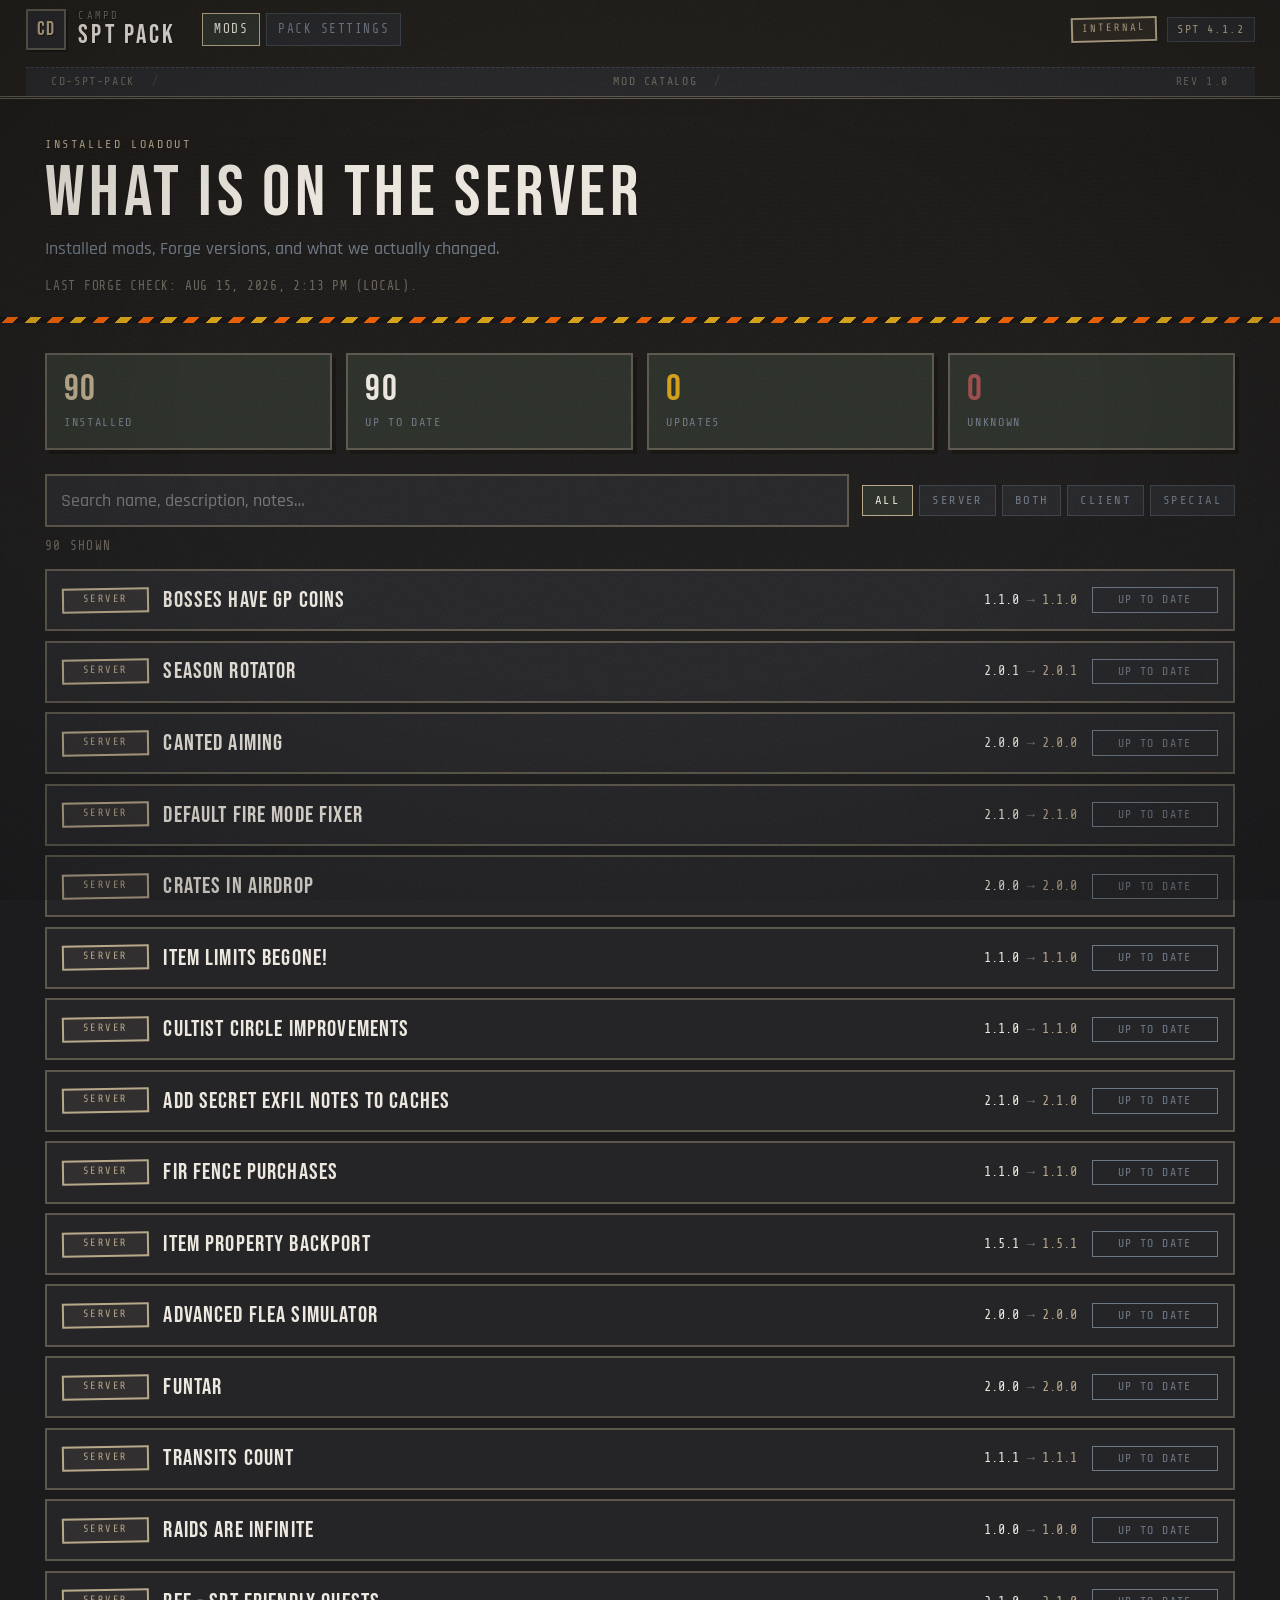
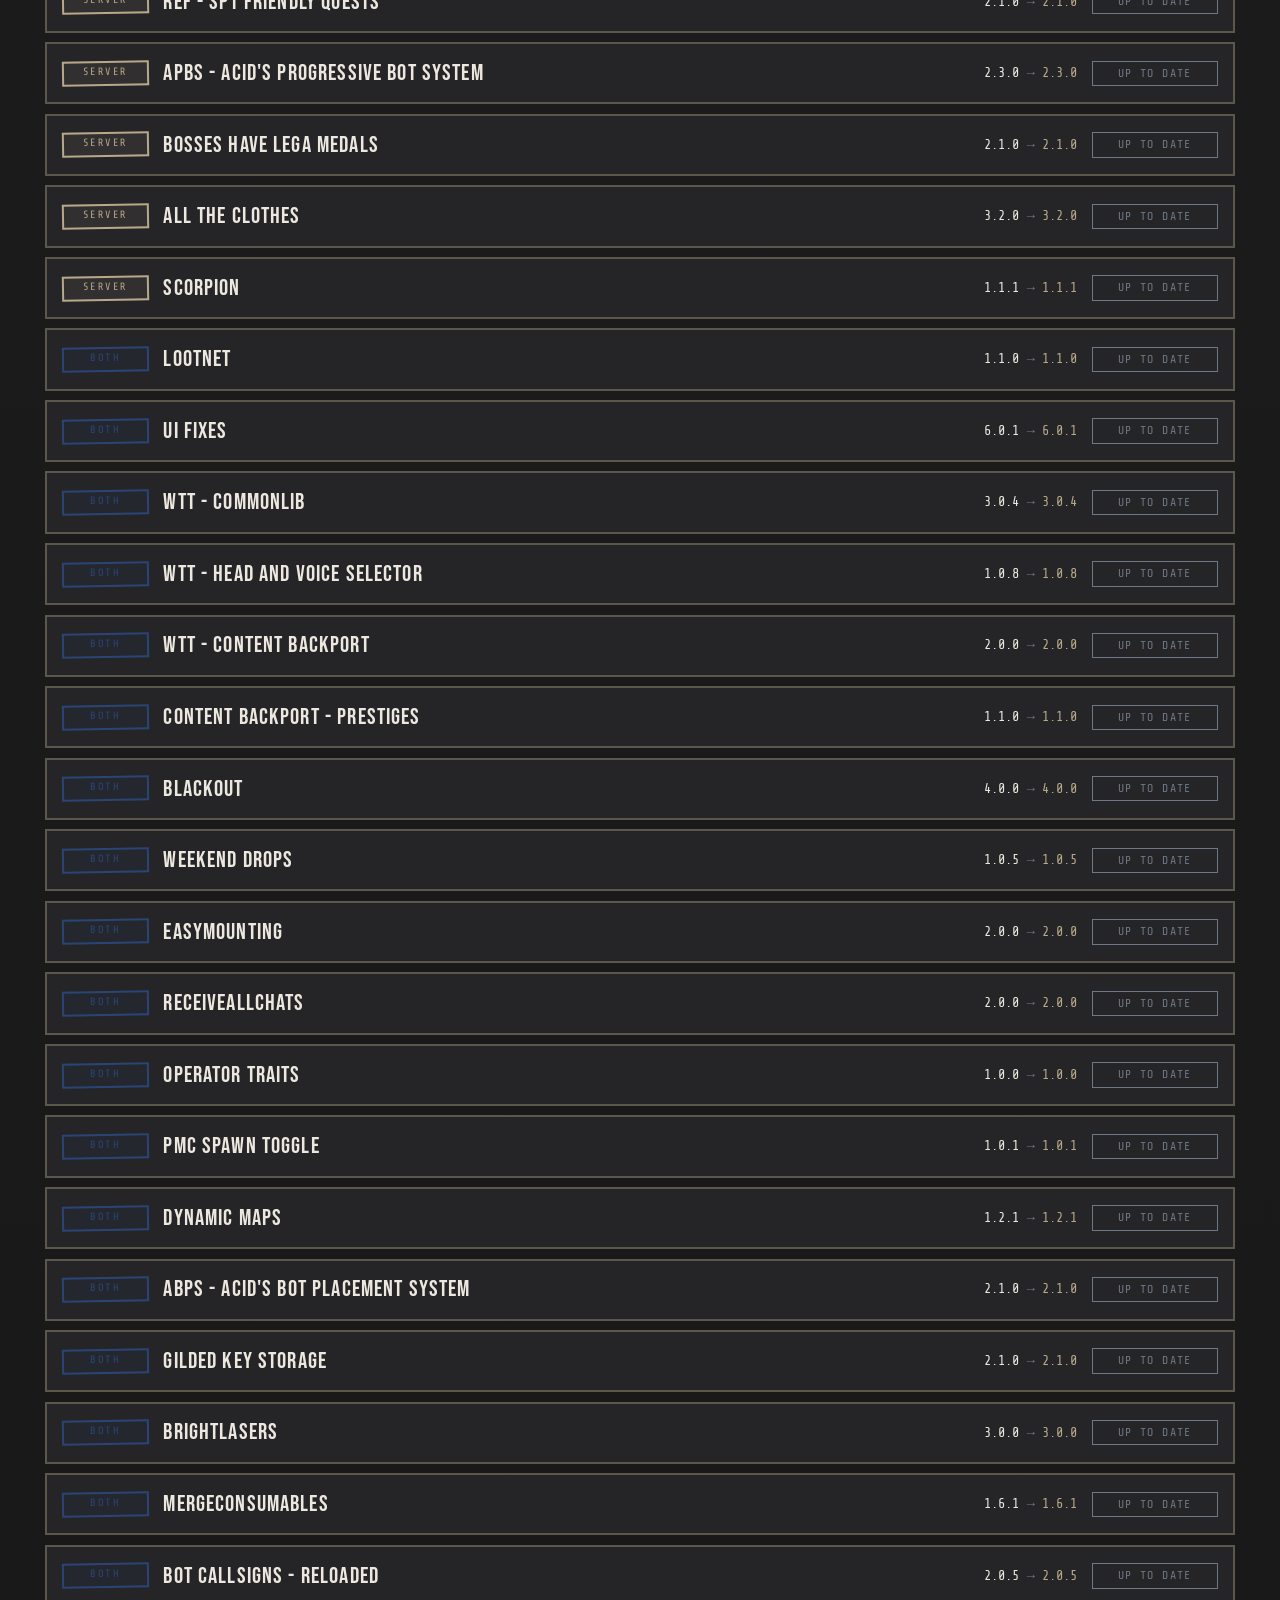
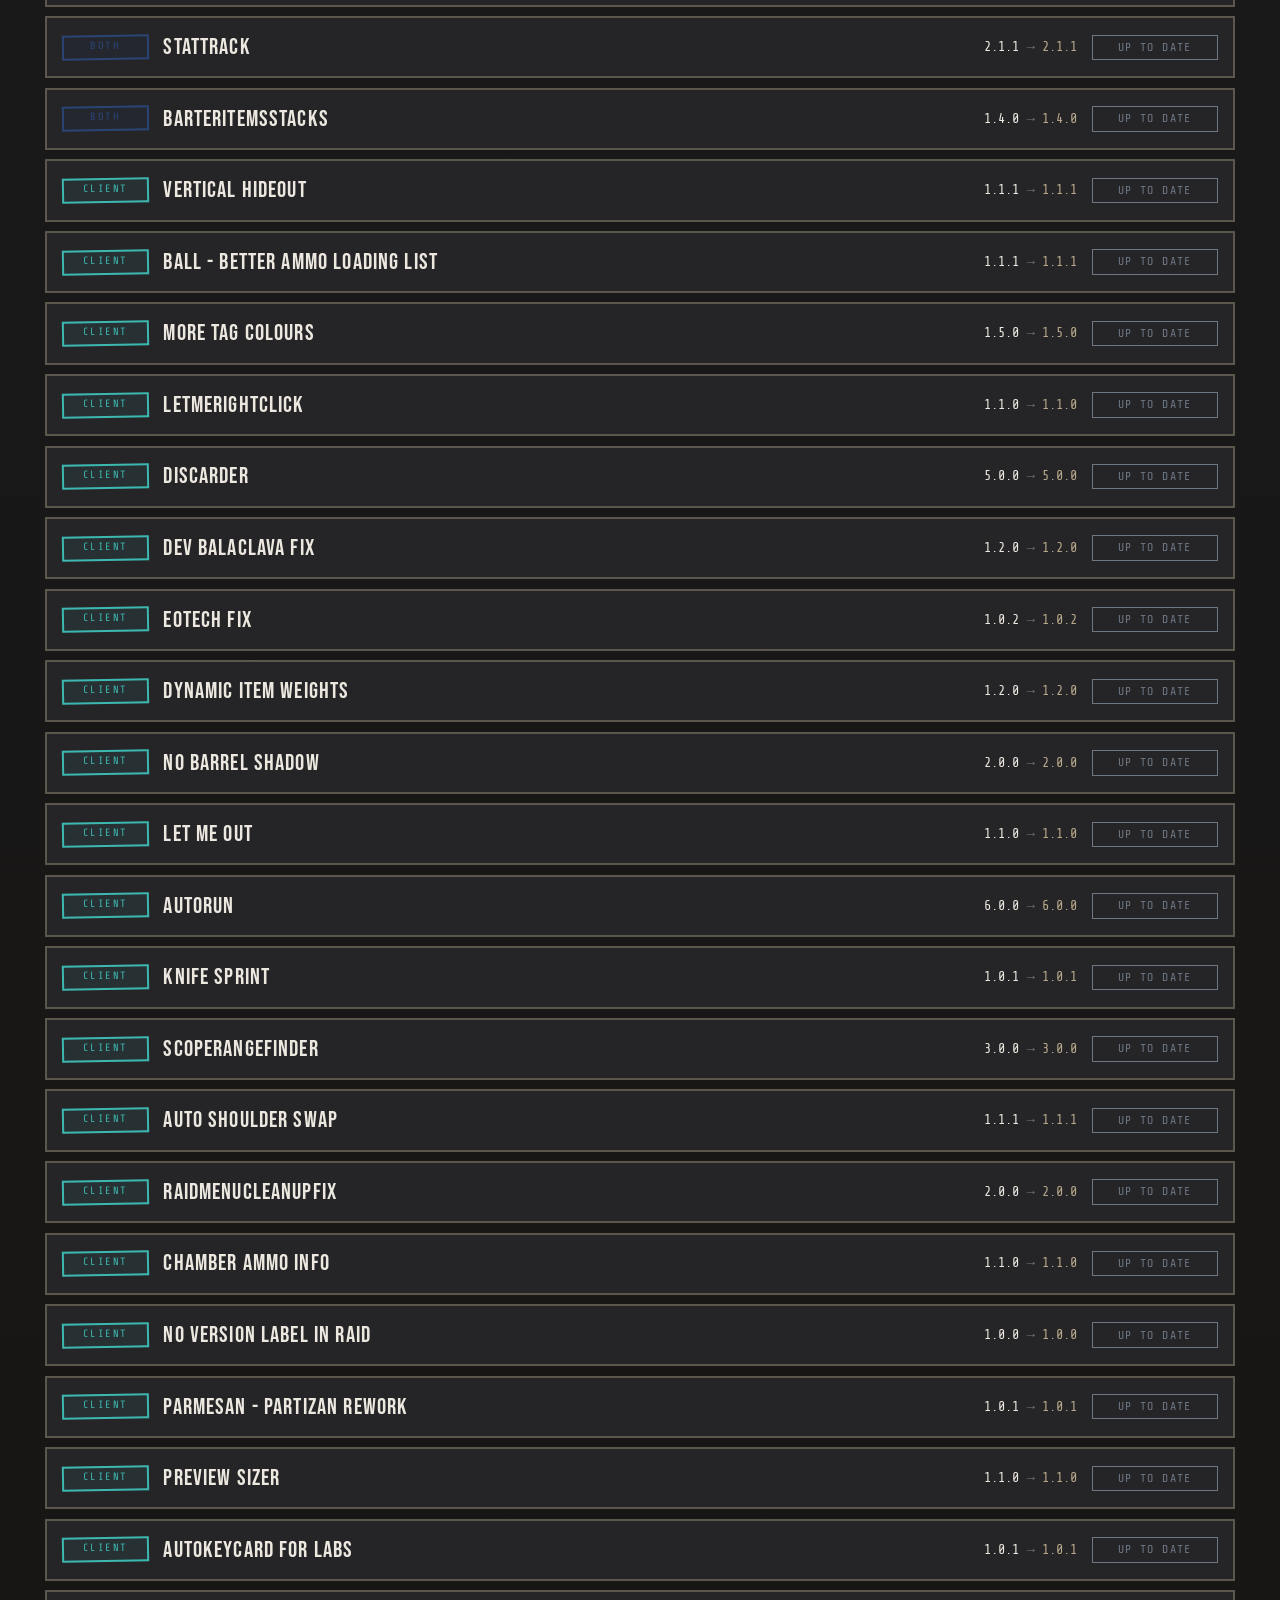
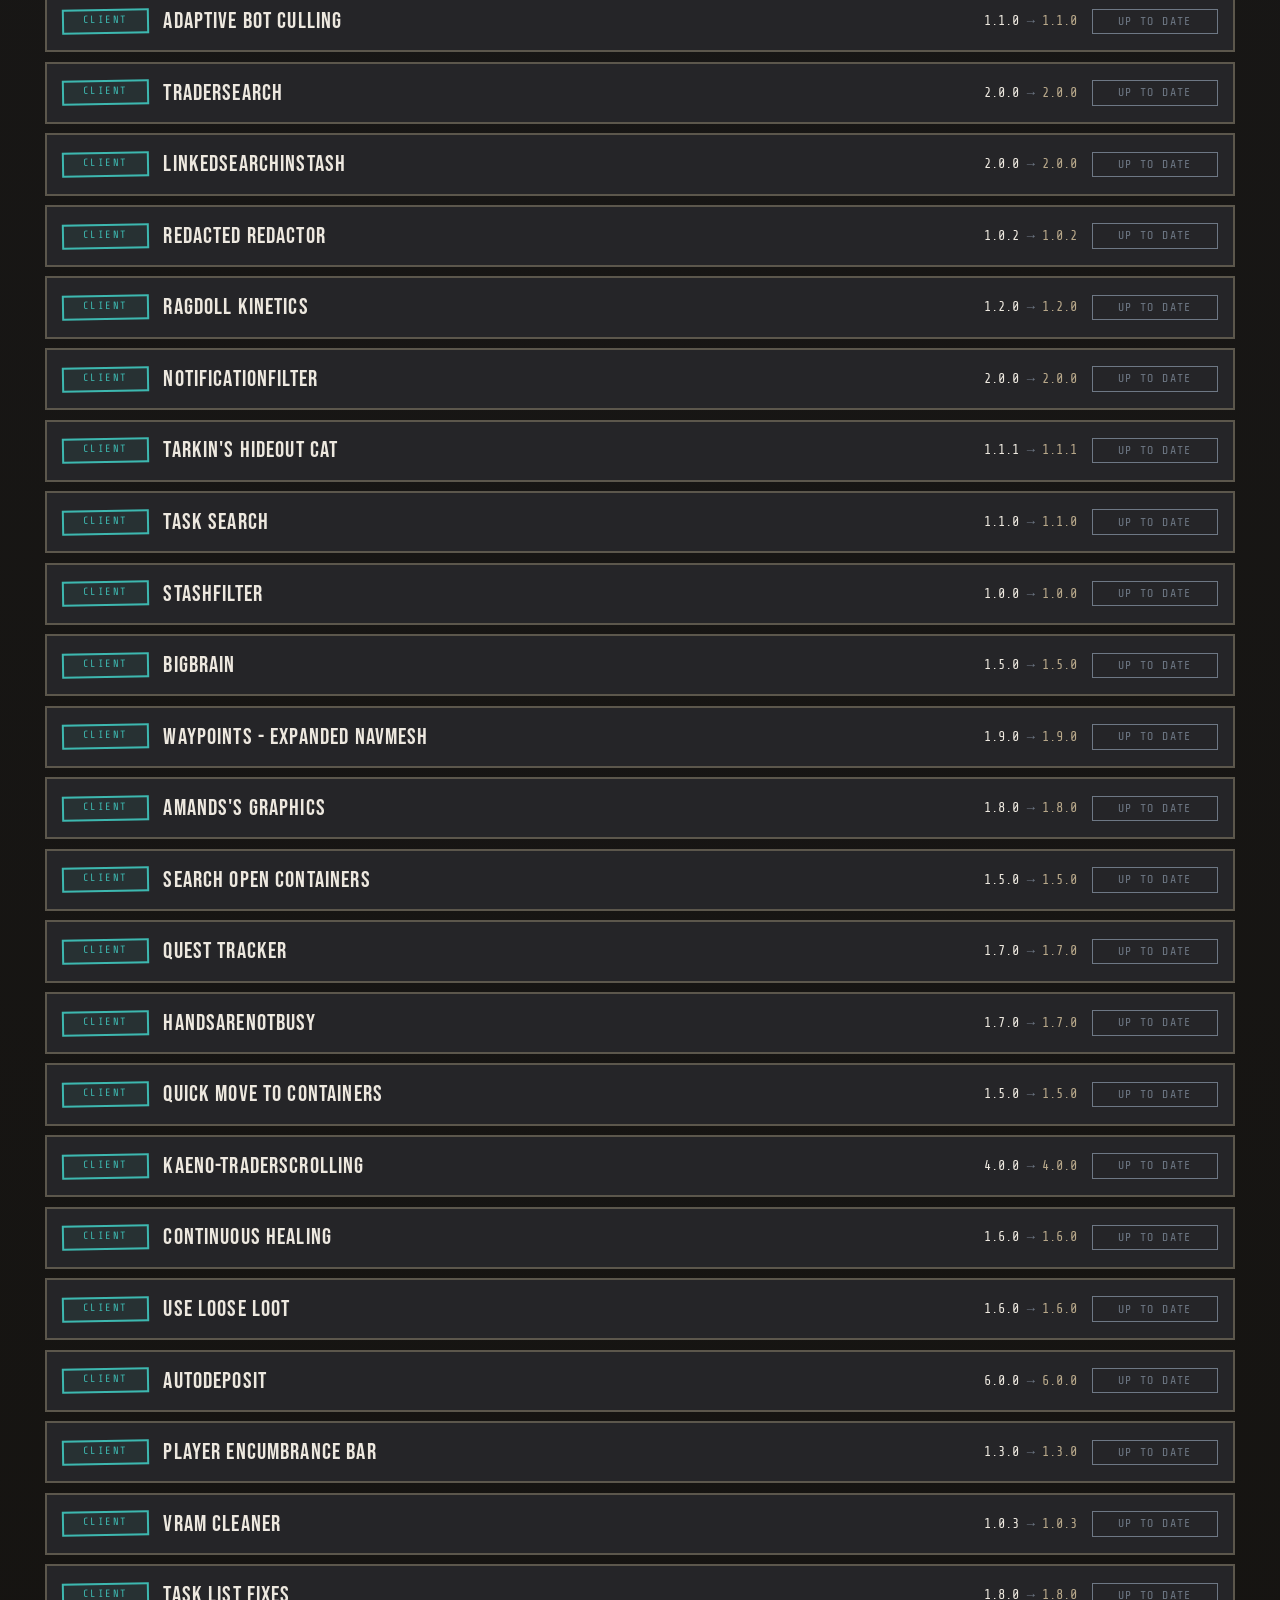
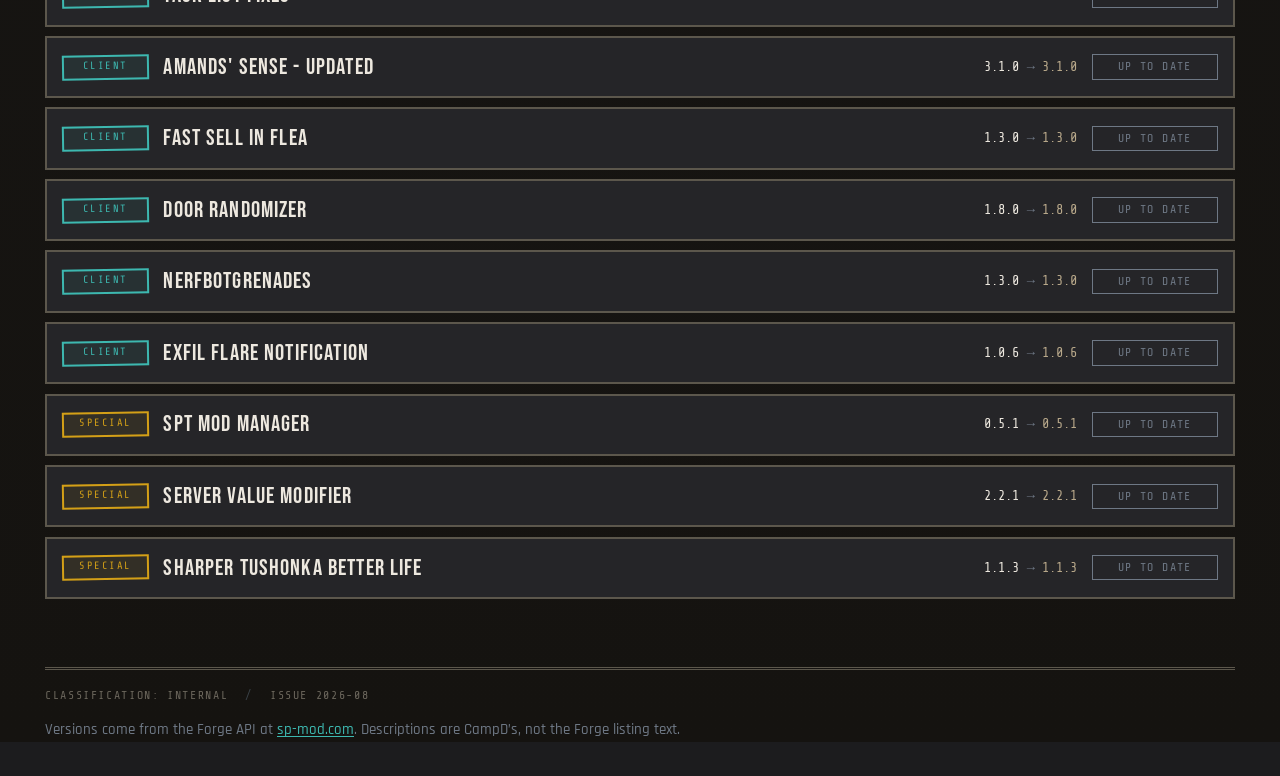
==== index.html @ ddcbb772 "Point the public catalog at campdegen.com/spt-pack. Keep this repo as the source and document the we" ====
<!DOCTYPE html>
<html lang="en">
  <head>
    <meta charset="utf-8" />
    <meta name="viewport" content="width=device-width, initial-scale=1" />
    <title>CampD SPT Pack — Mods</title>
    <meta name="description" content="CampD SPT server mod list: installed versions vs Forge, plus what each mod does." />
    <link rel="icon" href="assets/favicon.svg" type="image/svg+xml" />
    <link rel="preconnect" href="https://fonts.googleapis.com" />
    <link rel="preconnect" href="https://fonts.gstatic.com" crossorigin />
    <link
      href="https://fonts.googleapis.com/css2?family=Bebas+Neue&family=IBM+Plex+Mono:wght@400;500&family=Rajdhani:wght@400;500;600;700&family=Share+Tech+Mono&family=Source+Sans+3:wght@400;500;600&display=swap"
      rel="stylesheet"
    />
    <link rel="stylesheet" href="css/style.css" />
  </head>
  <body>
    <div class="grain" aria-hidden="true"></div>
    <header class="top">
      <a class="brand" href="https://campdegen.com/">
        <span class="brand-mark" aria-hidden="true">CD</span>
        <span class="brand-text">
          <span class="brand-kicker">CampD</span>
          <span class="brand-name">SPT Pack</span>
        </span>
      </a>
      <nav class="nav">
        <a class="nav-link is-active" href="index.html">Mods</a>
        <a class="nav-link" href="settings.html">Pack Settings</a>
      </nav>
      <div class="top-meta" id="top-meta">
        <span class="classification classification--internal">Internal</span>
        <span class="chip" id="spt-chip">SPT —</span>
      </div>
      <p class="header-meta doc-meta">
        <span>CD-SPT-PACK</span>
        <span>Mod catalog</span>
        <span>Rev 1.0</span>
      </p>
    </header>

    <main class="page">
      <section class="hero">
        <p class="eyebrow">Installed loadout</p>
        <h1>What is on the server</h1>
        <p class="lede" id="lede">
          Custom notes for each mod, plus installed version versus whatever Forge currently lists.
        </p>
        <p class="checked" id="checked">Forge versions have not been checked yet.</p>
      </section>

      <section class="stats" id="stats" aria-label="Version summary">
        <div class="stat">
          <span class="stat-value" id="stat-total">—</span>
          <span class="stat-label">Installed</span>
        </div>
        <div class="stat">
          <span class="stat-value is-ok" id="stat-current">—</span>
          <span class="stat-label">Up to date</span>
        </div>
        <div class="stat">
          <span class="stat-value is-warn" id="stat-update">—</span>
          <span class="stat-label">Updates</span>
        </div>
        <div class="stat">
          <span class="stat-value is-muted" id="stat-unknown">—</span>
          <span class="stat-label">Unknown</span>
        </div>
      </section>

      <section class="toolbar" aria-label="Filter mods">
        <label class="search">
          <span class="sr-only">Search mods</span>
          <input id="search" type="search" placeholder="Search name, description, notes…" autocomplete="off" />
        </label>
        <div class="filters" id="filters" role="tablist" aria-label="Mod side">
          <button type="button" class="filter is-active" data-side="all">All</button>
          <button type="button" class="filter" data-side="server">Server</button>
          <button type="button" class="filter" data-side="both">Both</button>
          <button type="button" class="filter" data-side="client">Client</button>
          <button type="button" class="filter" data-side="special">Special</button>
        </div>
      </section>

      <p class="result-count" id="result-count"></p>

      <section id="catalog" class="catalog" aria-live="polite"></section>
    </main>

    <footer class="foot">
      <p class="foot-meta doc-meta">
        <span>Classification: Internal</span>
        <span>Issue 2026-08</span>
      </p>
      <p>Versions come from the Forge API at <a href="https://sp-mod.com">sp-mod.com</a>. Descriptions are CampD’s, not the Forge listing text.</p>
    </footer>

    <script src="js/app.js" type="module"></script>
  </body>
</html>
---- css/style.css ----
@import url("themes/facility.css");
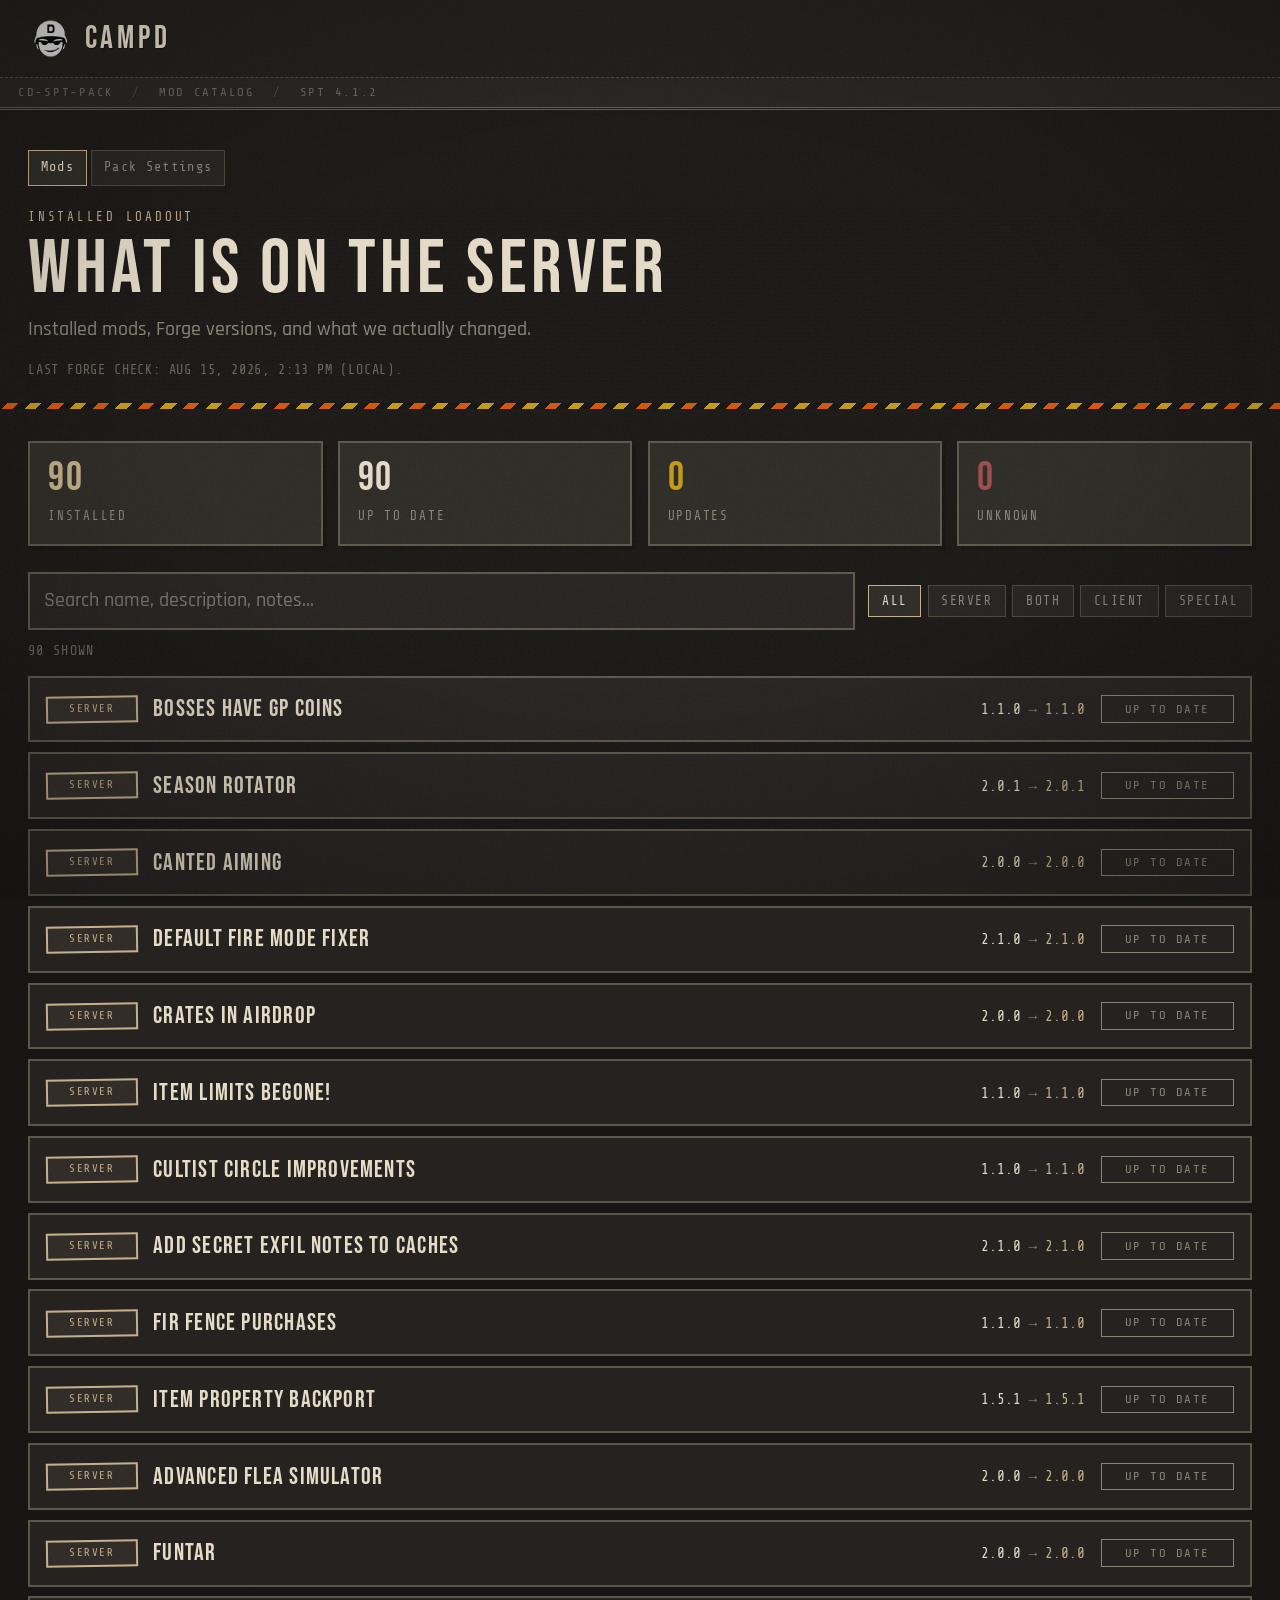
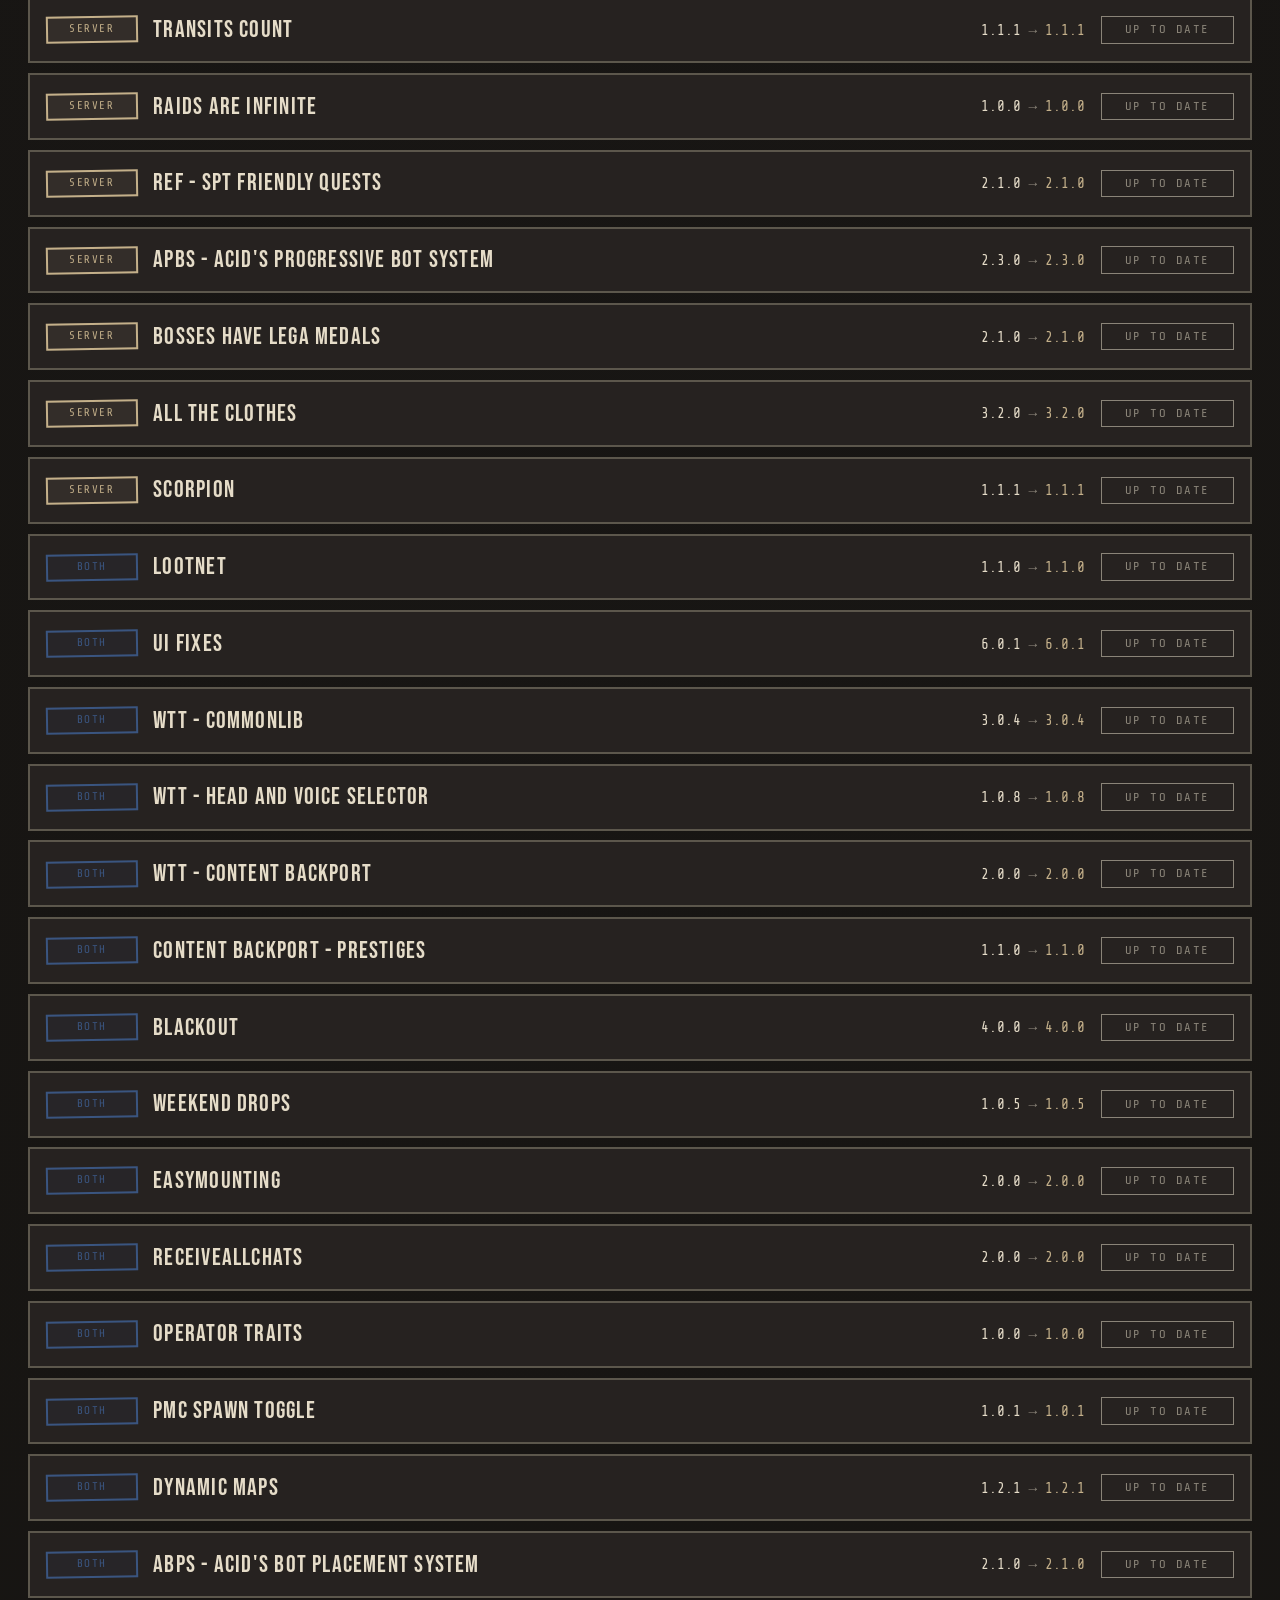
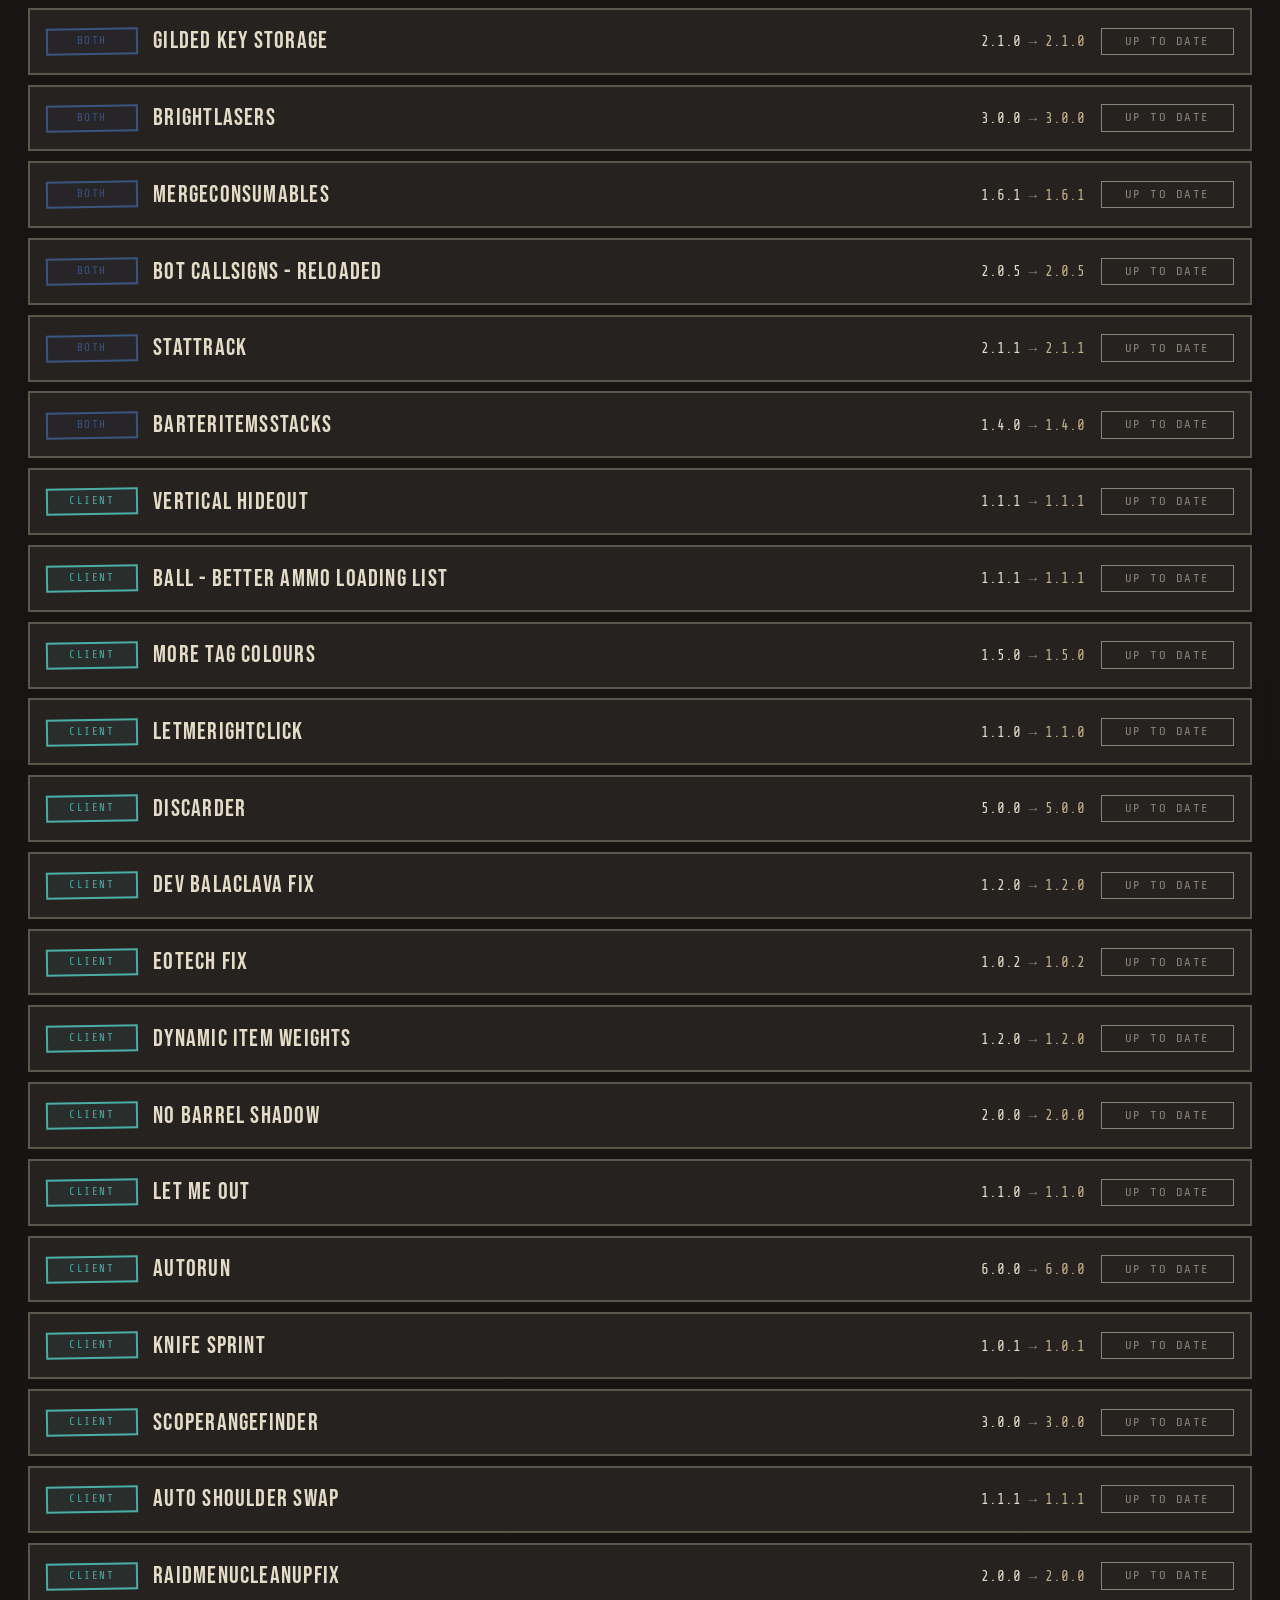
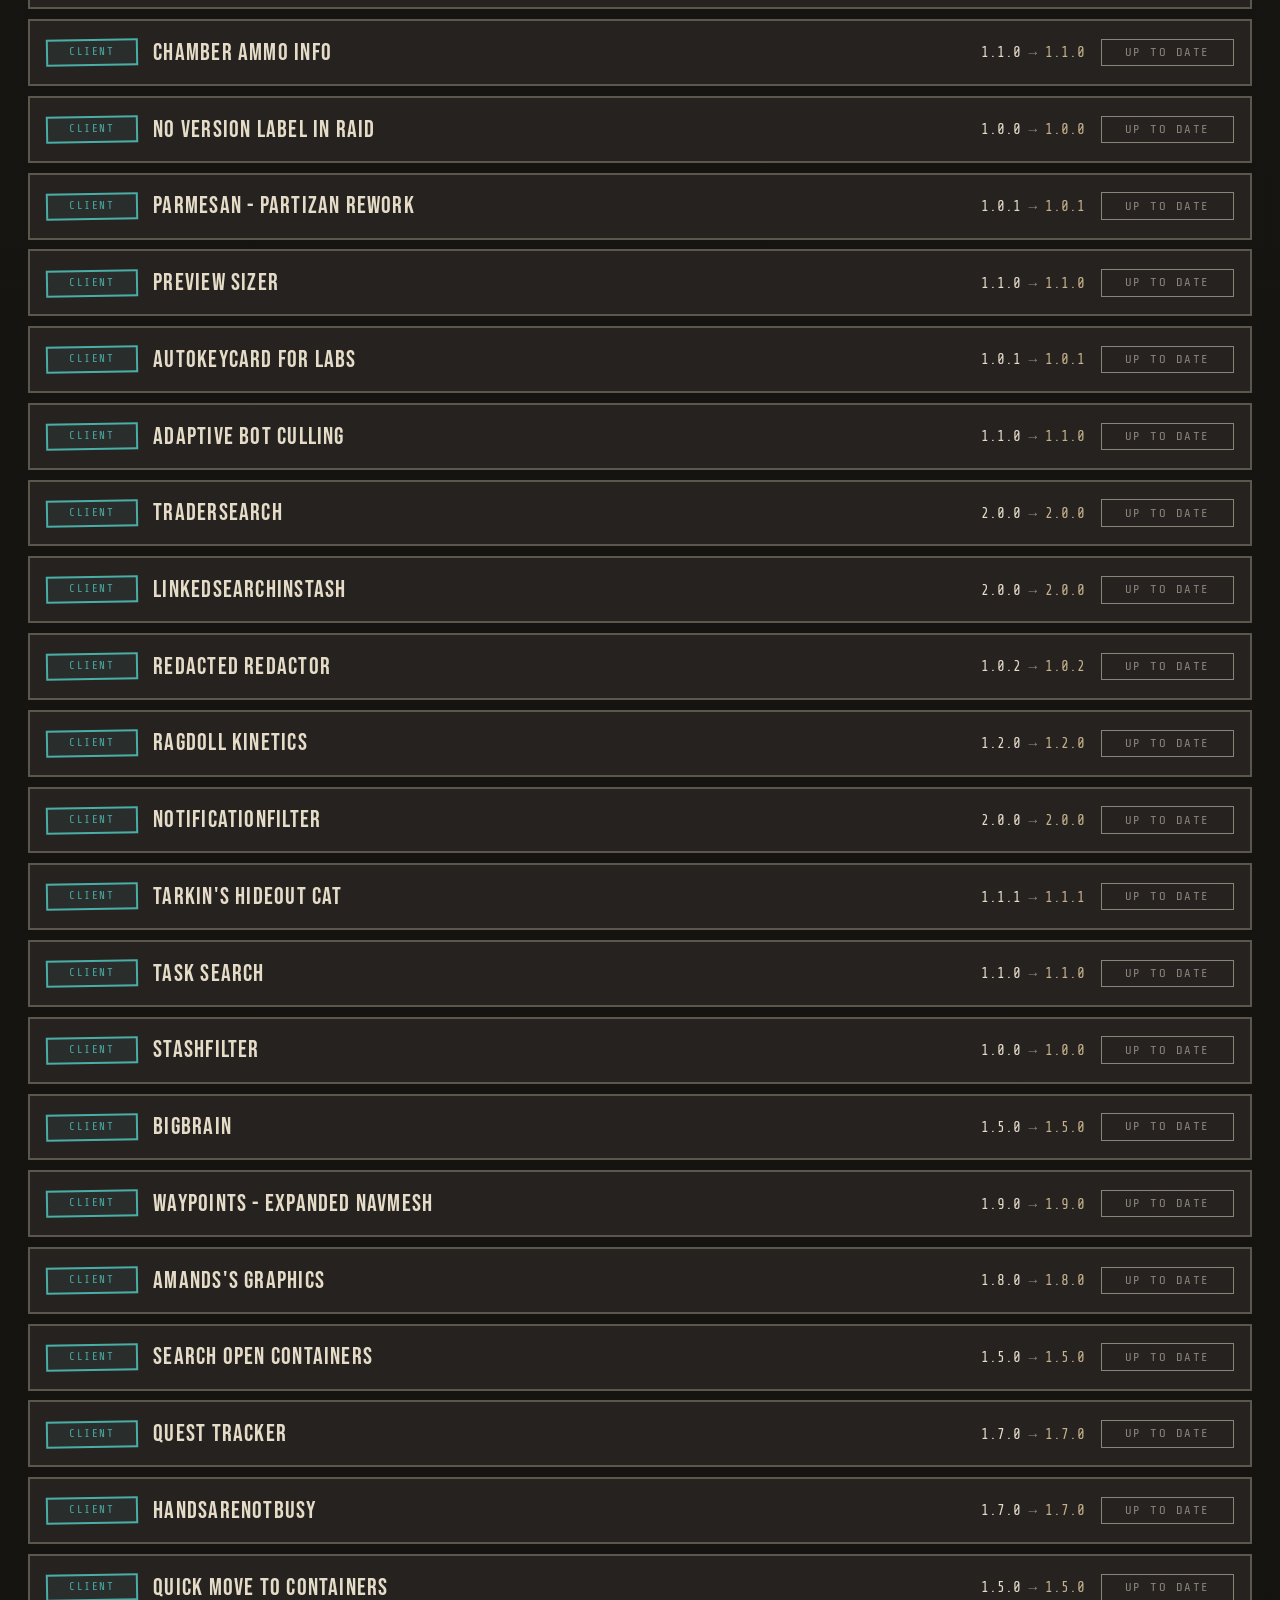
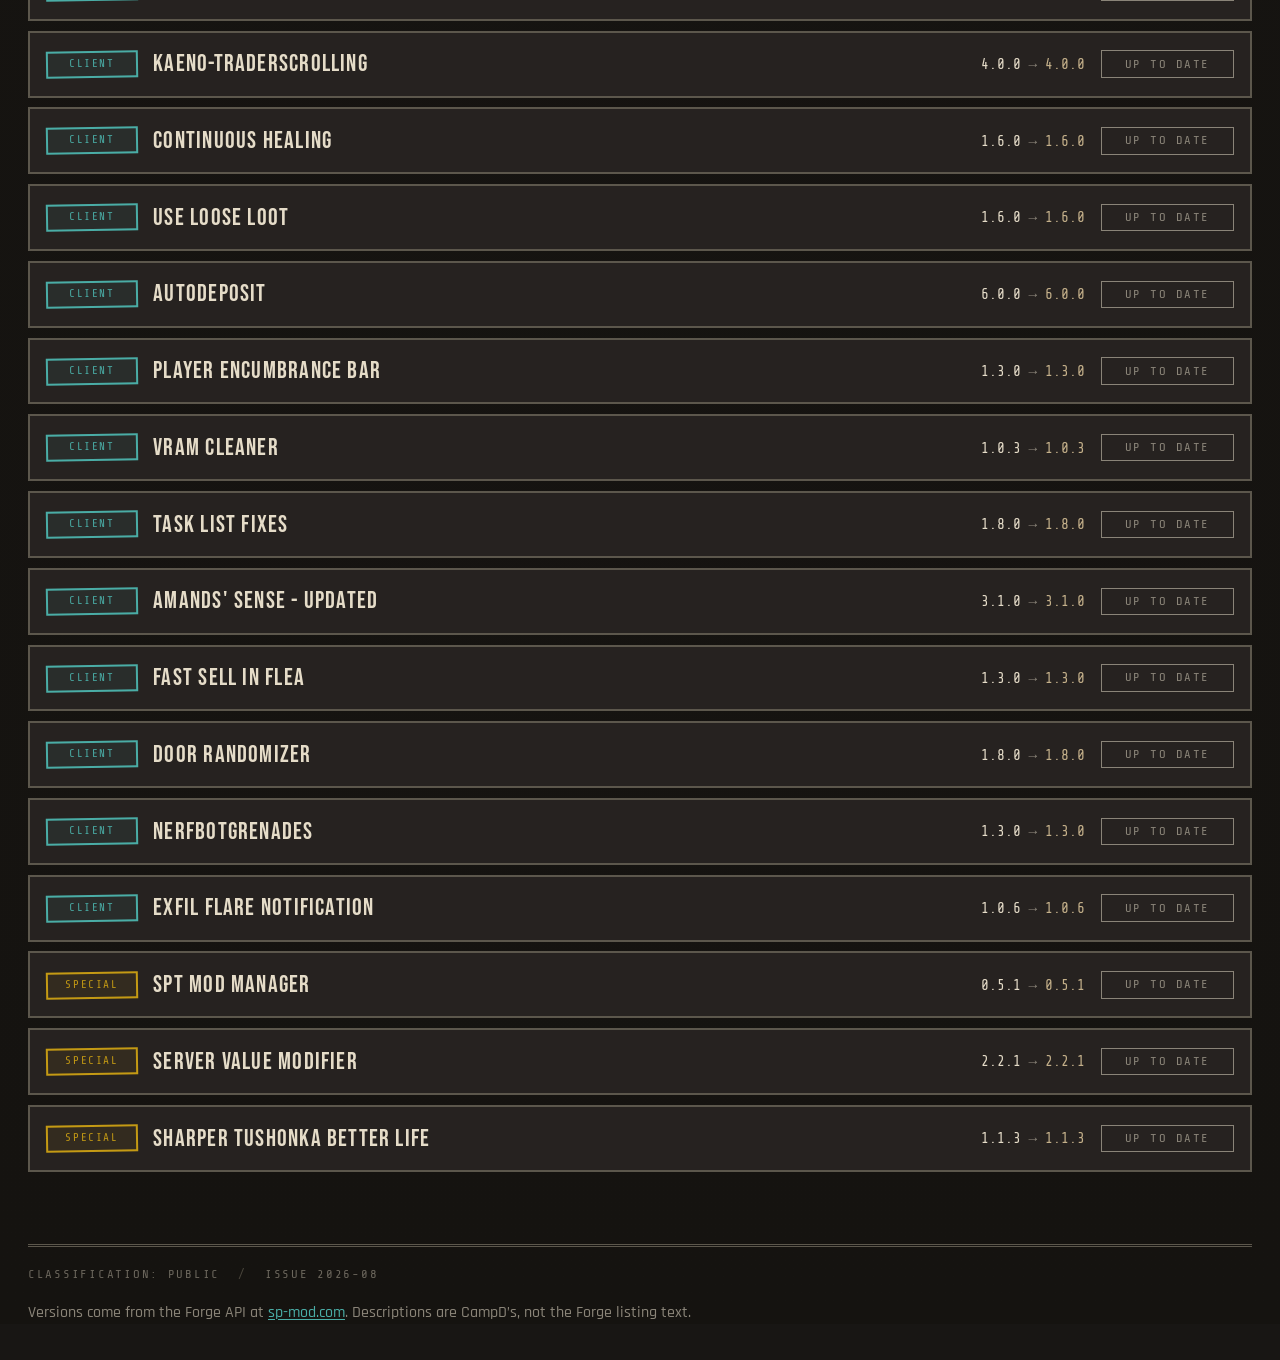
==== commit 82ef691b: "Match campdegen.com background and masthead on the pack pages. Keep Overview / SPT Pack / Communicat" ====
--- a/index.html
+++ b/index.html
@@ -5,41 +5,38 @@
     <meta name="viewport" content="width=device-width, initial-scale=1" />
     <title>CampD SPT Pack — Mods</title>
     <meta name="description" content="CampD SPT server mod list: installed versions vs Forge, plus what each mod does." />
-    <link rel="icon" href="assets/favicon.svg" type="image/svg+xml" />
+    <link rel="icon" href="assets/favicon.png" type="image/png" />
     <link rel="preconnect" href="https://fonts.googleapis.com" />
     <link rel="preconnect" href="https://fonts.gstatic.com" crossorigin />
     <link
-      href="https://fonts.googleapis.com/css2?family=Bebas+Neue&family=IBM+Plex+Mono:wght@400;500&family=Rajdhani:wght@400;500;600;700&family=Share+Tech+Mono&family=Source+Sans+3:wght@400;500;600&display=swap"
+      href="https://fonts.googleapis.com/css2?family=Bebas+Neue&family=Rajdhani:wght@400;500;600;700&family=Share+Tech+Mono&display=swap"
       rel="stylesheet"
     />
     <link rel="stylesheet" href="css/style.css" />
   </head>
   <body>
-    <div class="grain" aria-hidden="true"></div>
-    <header class="top">
-      <a class="brand" href="https://campdegen.com/">
-        <span class="brand-mark" aria-hidden="true">CD</span>
-        <span class="brand-text">
-          <span class="brand-kicker">CampD</span>
-          <span class="brand-name">SPT Pack</span>
-        </span>
-      </a>
-      <nav class="nav">
-        <a class="nav-link is-active" href="index.html">Mods</a>
-        <a class="nav-link" href="settings.html">Pack Settings</a>
-      </nav>
-      <div class="top-meta" id="top-meta">
-        <span class="classification classification--internal">Internal</span>
-        <span class="chip" id="spt-chip">SPT —</span>
+    <a class="skip-link" href="#main-content">Skip to main content</a>
+
+    <header class="site-header">
+      <div class="container header-inner">
+        <a class="brand" href="https://campdegen.com/">
+          <img class="brand-logo" src="assets/CampD_Logo_White.png" alt="" width="44" height="44" />
+          <span class="brand__name">CampD</span>
+        </a>
       </div>
       <p class="header-meta doc-meta">
         <span>CD-SPT-PACK</span>
         <span>Mod catalog</span>
-        <span>Rev 1.0</span>
+        <span id="spt-chip">SPT —</span>
       </p>
     </header>
 
-    <main class="page">
+    <main class="page" id="main-content">
+      <nav class="pack-nav" aria-label="Pack">
+        <a class="is-active" href="index.html">Mods</a>
+        <a href="settings.html">Pack Settings</a>
+      </nav>
+
       <section class="hero">
         <p class="eyebrow">Installed loadout</p>
         <h1>What is on the server</h1>
@@ -89,7 +86,7 @@
 
     <footer class="foot">
       <p class="foot-meta doc-meta">
-        <span>Classification: Internal</span>
+        <span>Classification: Public</span>
         <span>Issue 2026-08</span>
       </p>
       <p>Versions come from the Forge API at <a href="https://sp-mod.com">sp-mod.com</a>. Descriptions are CampD’s, not the Forge listing text.</p>
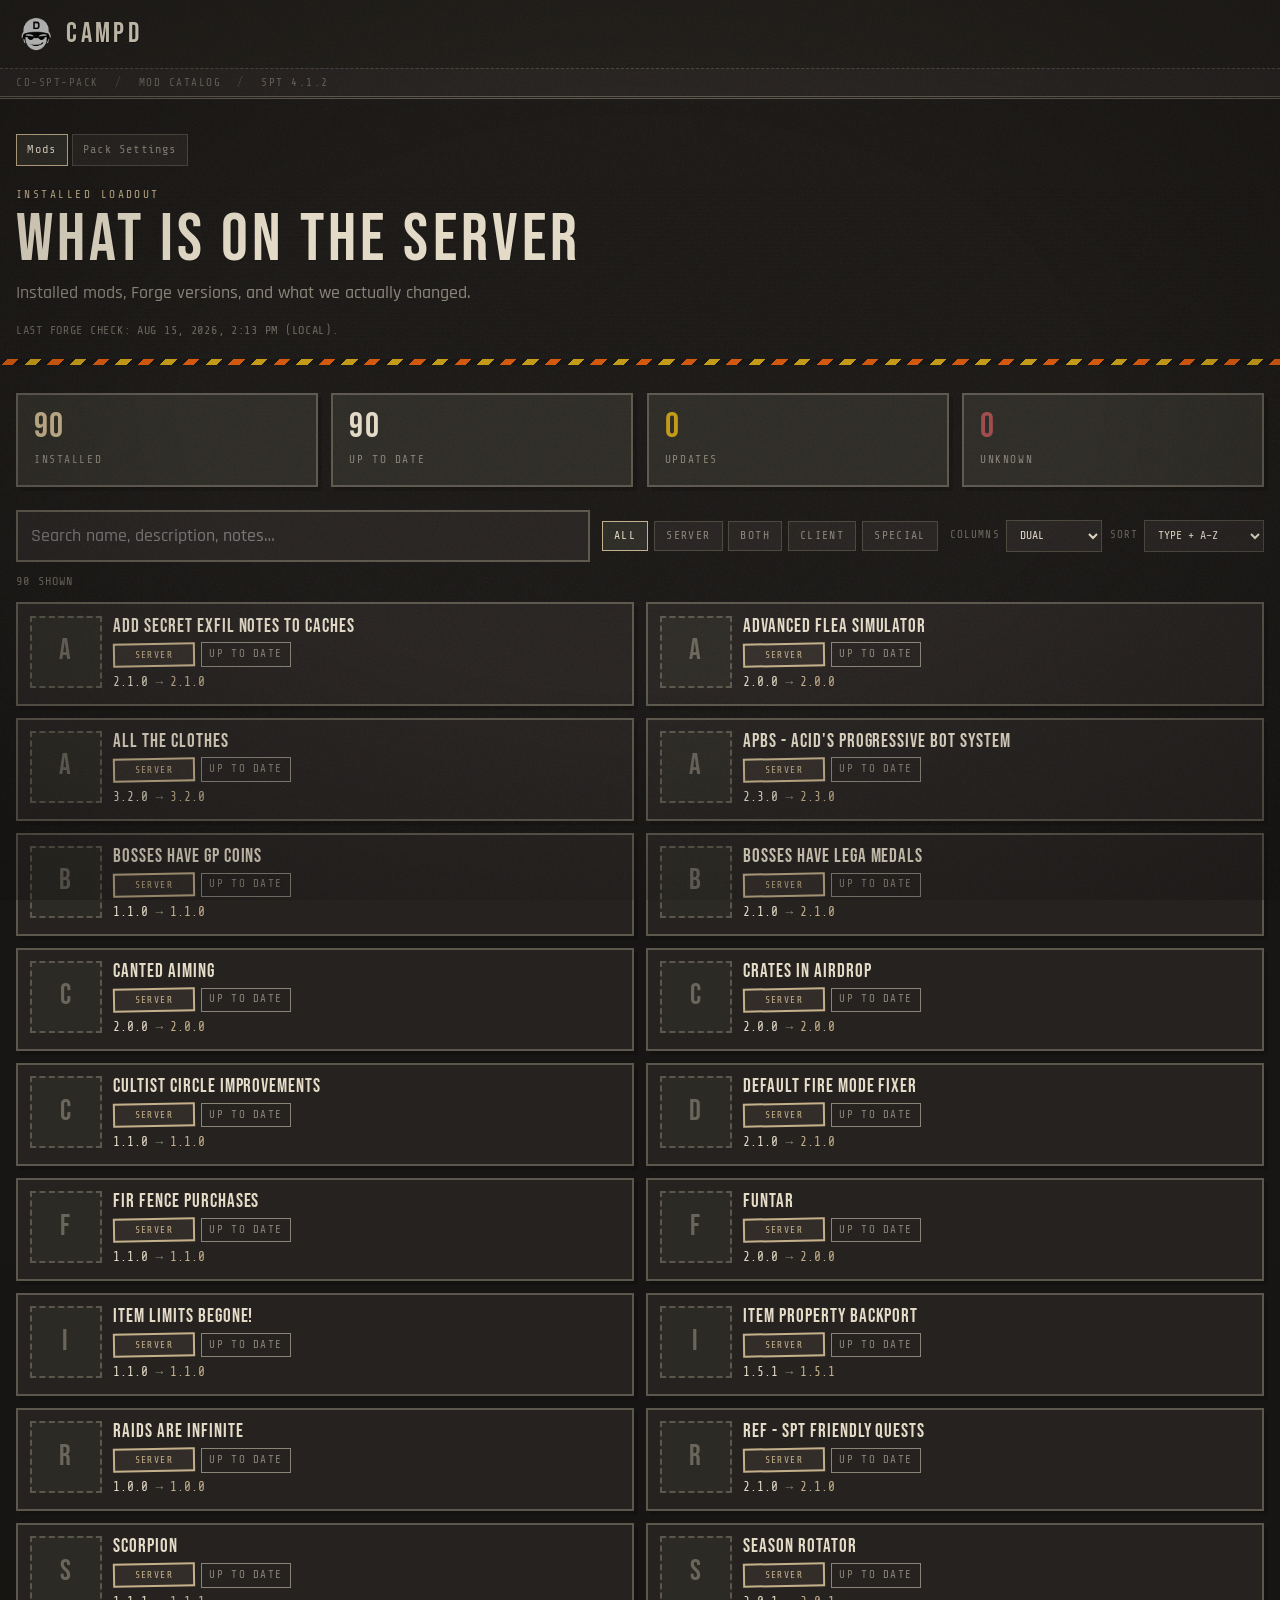
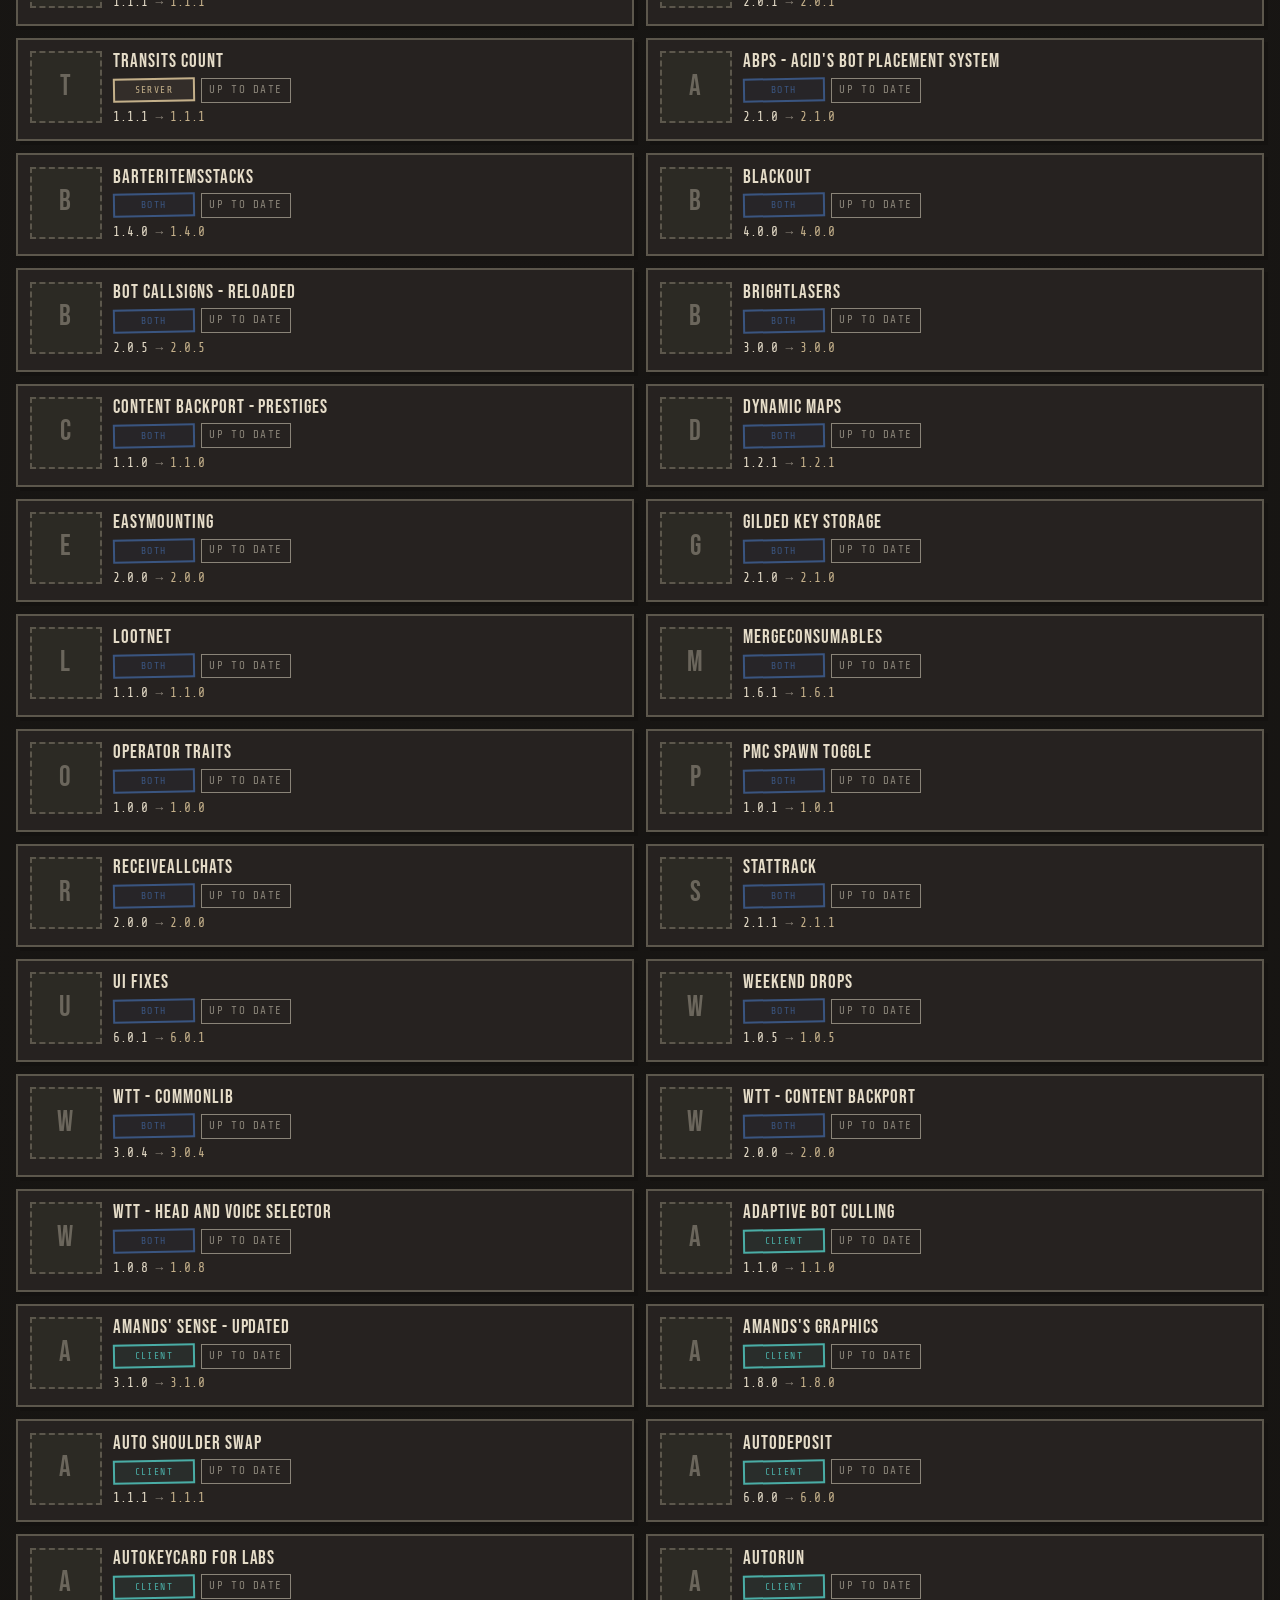
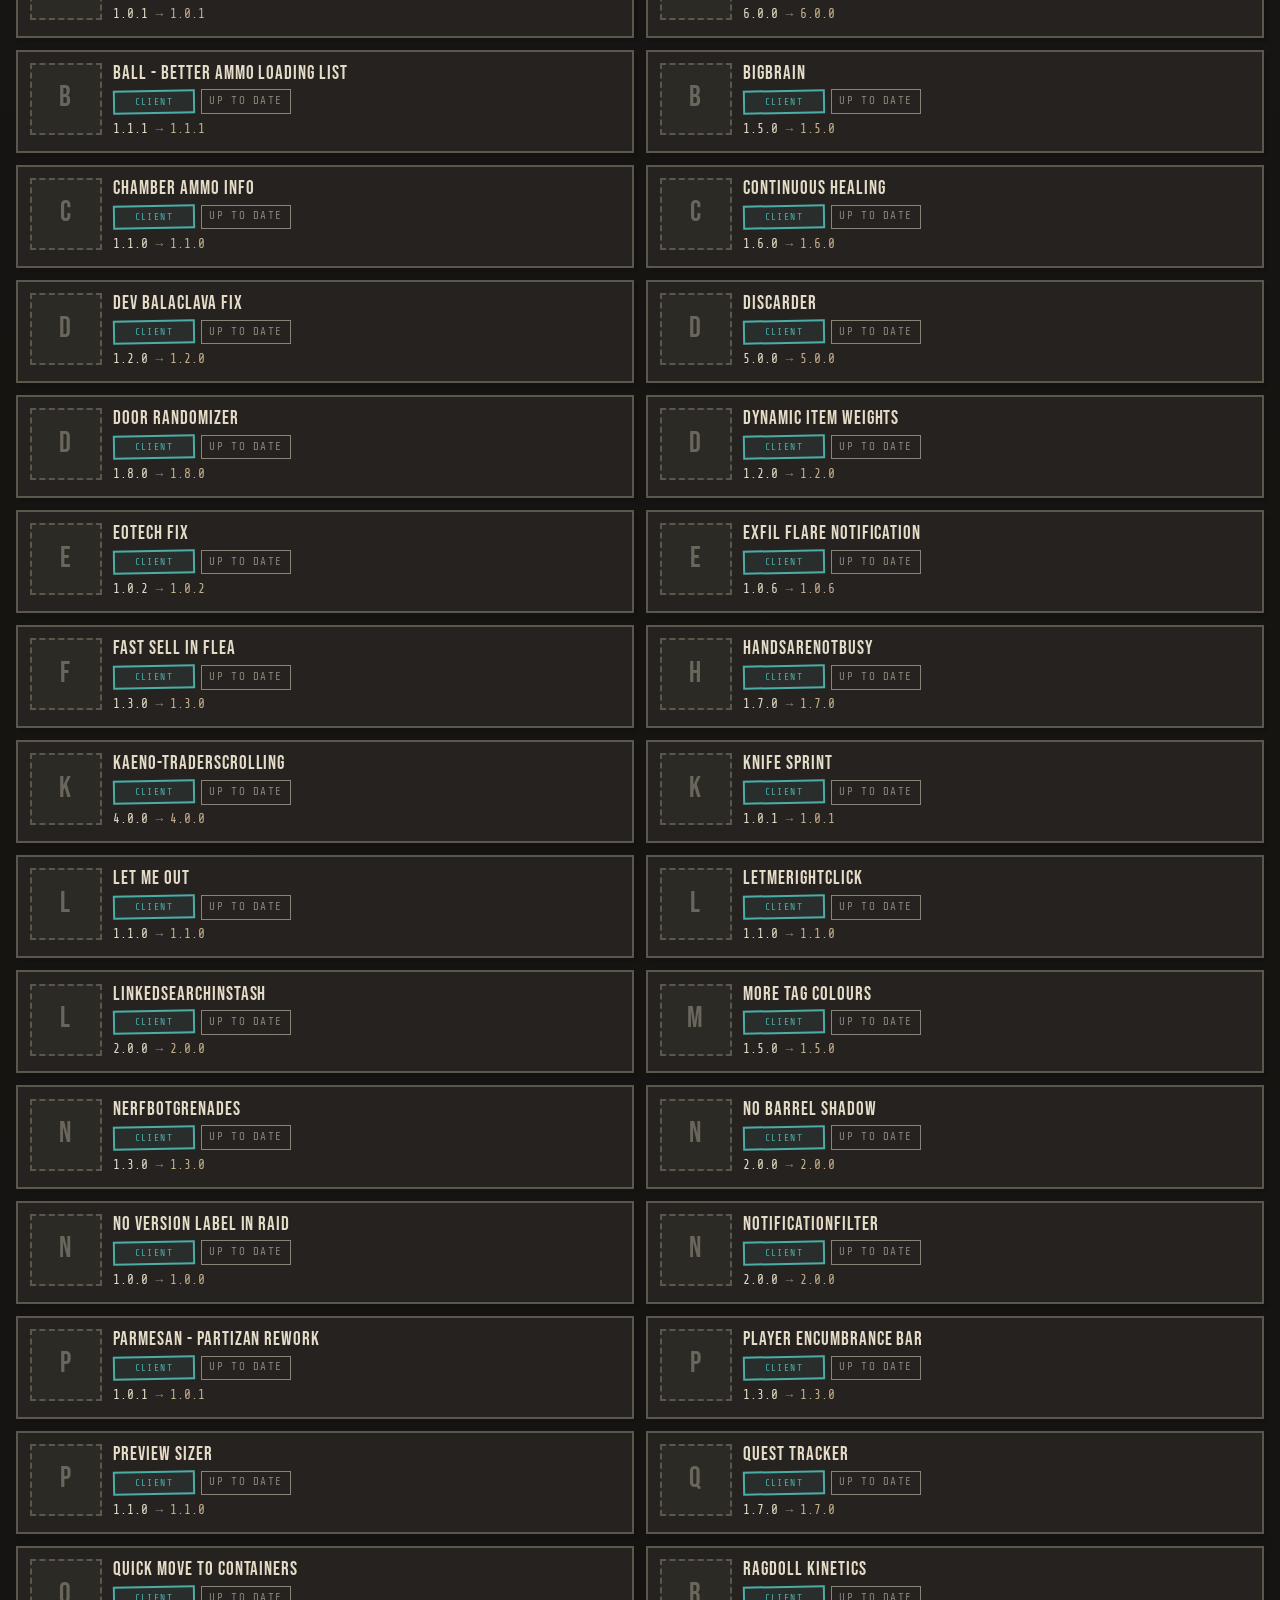
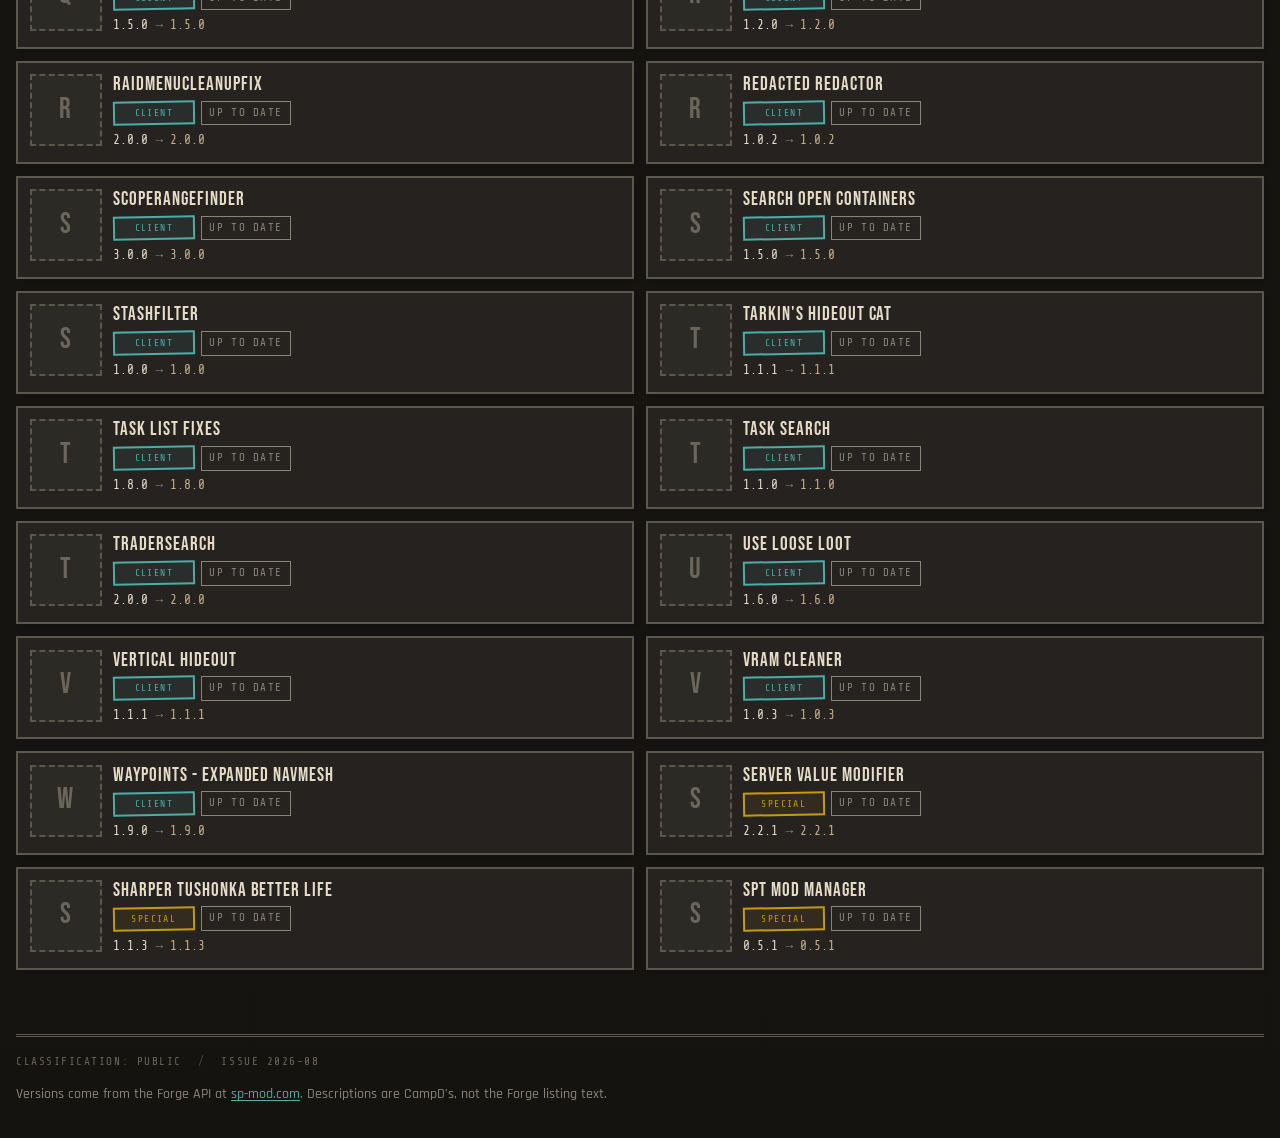
==== commit d85dc1af: "Show Forge icons in a tiled catalog with column and sort controls." ====
--- a/index.html
+++ b/index.html
@@ -65,7 +65,7 @@
         </div>
       </section>
 
-      <section class="toolbar" aria-label="Filter mods">
+      <section class="toolbar" aria-label="Filter and display mods">
         <label class="search">
           <span class="sr-only">Search mods</span>
           <input id="search" type="search" placeholder="Search name, description, notes…" autocomplete="off" />
@@ -77,11 +77,28 @@
           <button type="button" class="filter" data-side="client">Client</button>
           <button type="button" class="filter" data-side="special">Special</button>
         </div>
+        <div class="view-options">
+          <label class="view-option">
+            <span>Columns</span>
+            <select id="columns">
+              <option value="1">Single</option>
+              <option value="2" selected>Dual</option>
+              <option value="3">Triple</option>
+            </select>
+          </label>
+          <label class="view-option">
+            <span>Sort</span>
+            <select id="sort">
+              <option value="grouped" selected>Type + A–Z</option>
+              <option value="alphabetical">A–Z only</option>
+            </select>
+          </label>
+        </div>
       </section>
 
       <p class="result-count" id="result-count"></p>
 
-      <section id="catalog" class="catalog" aria-live="polite"></section>
+      <section id="catalog" class="catalog" data-columns="2" aria-live="polite"></section>
     </main>
 
     <footer class="foot">
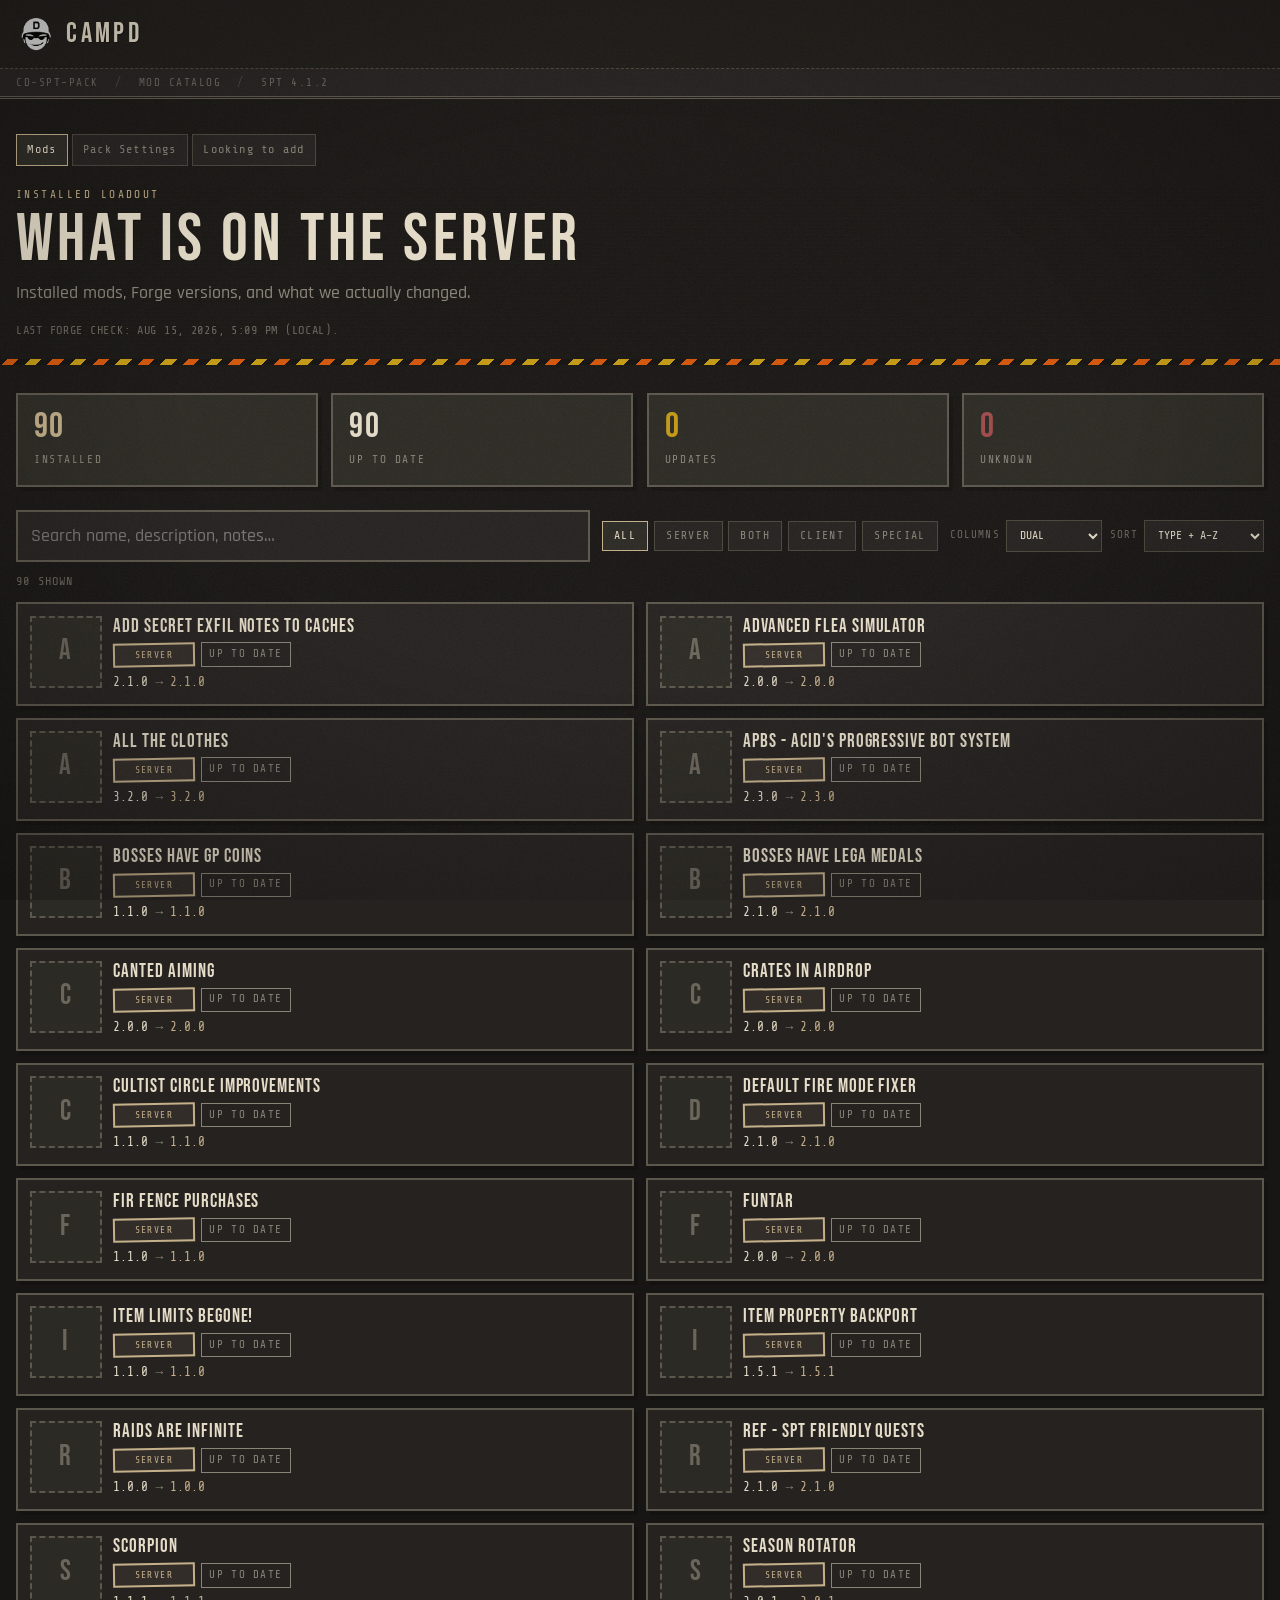
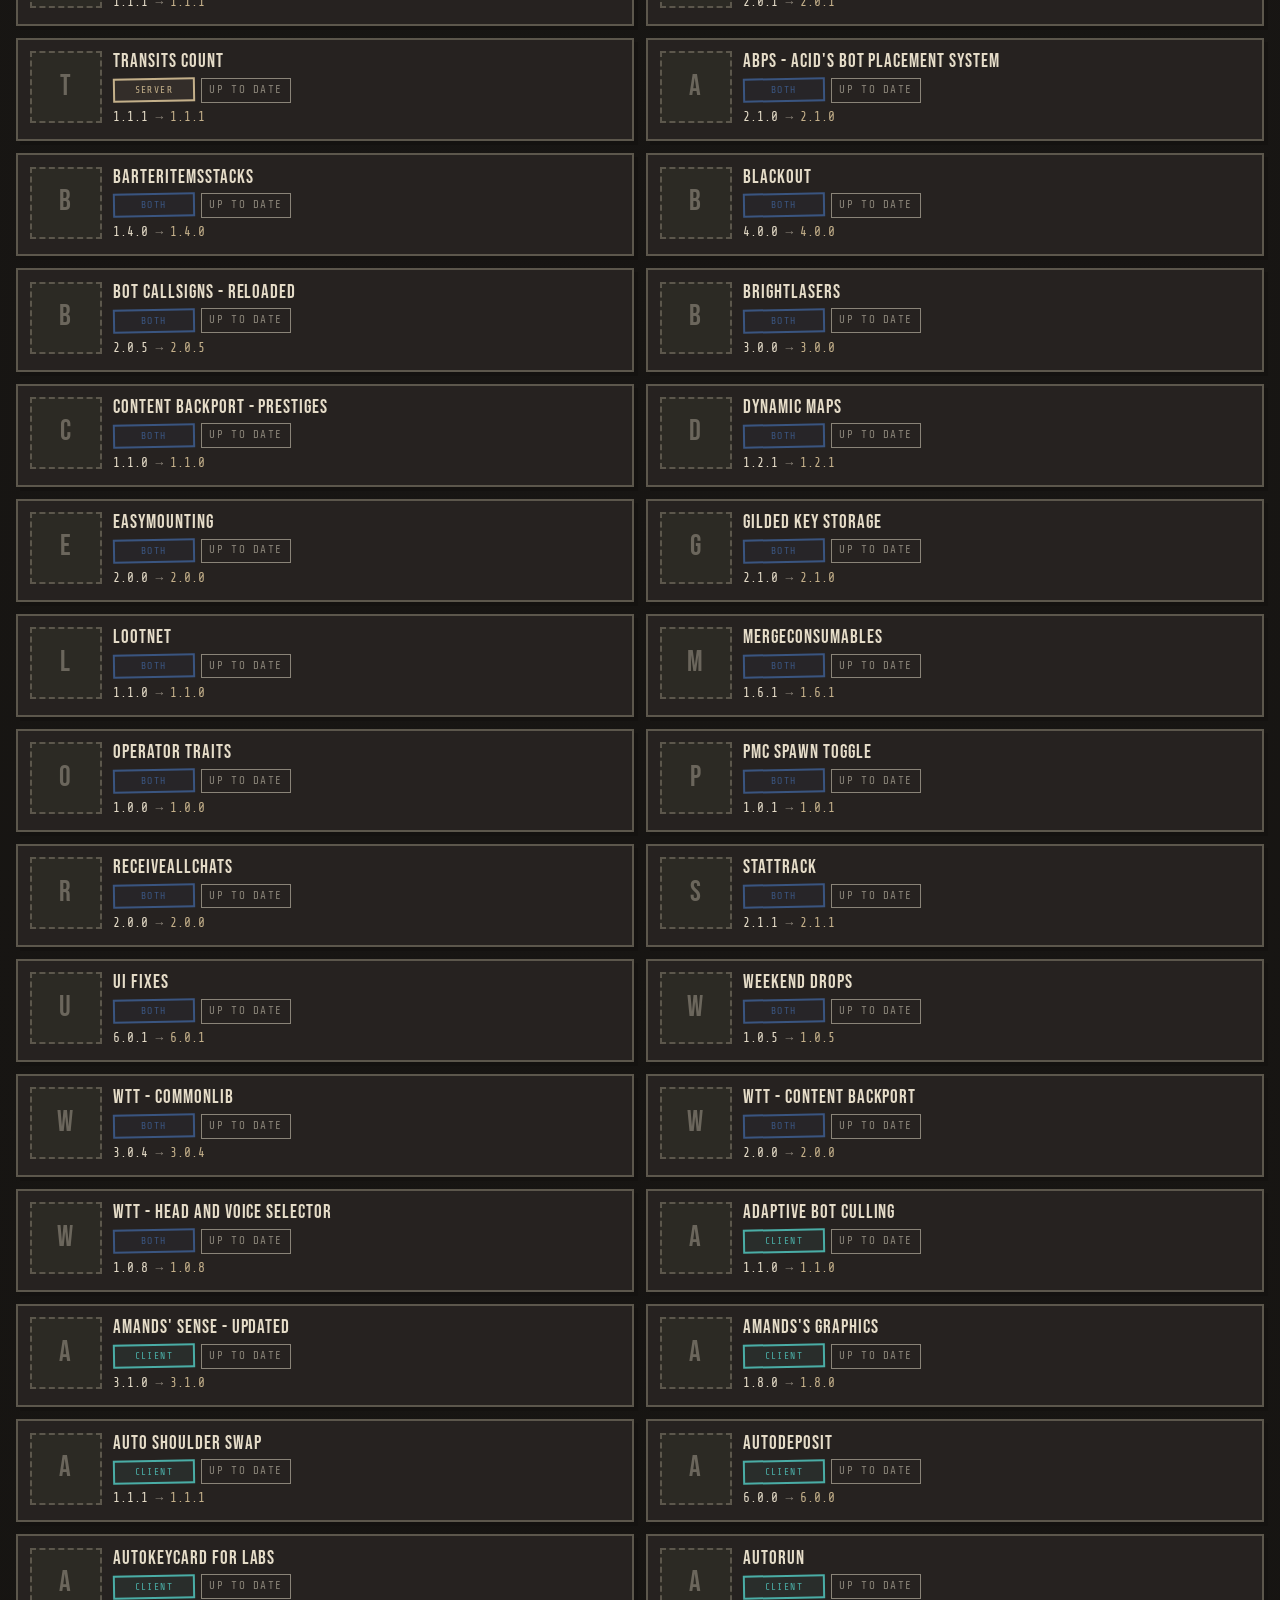
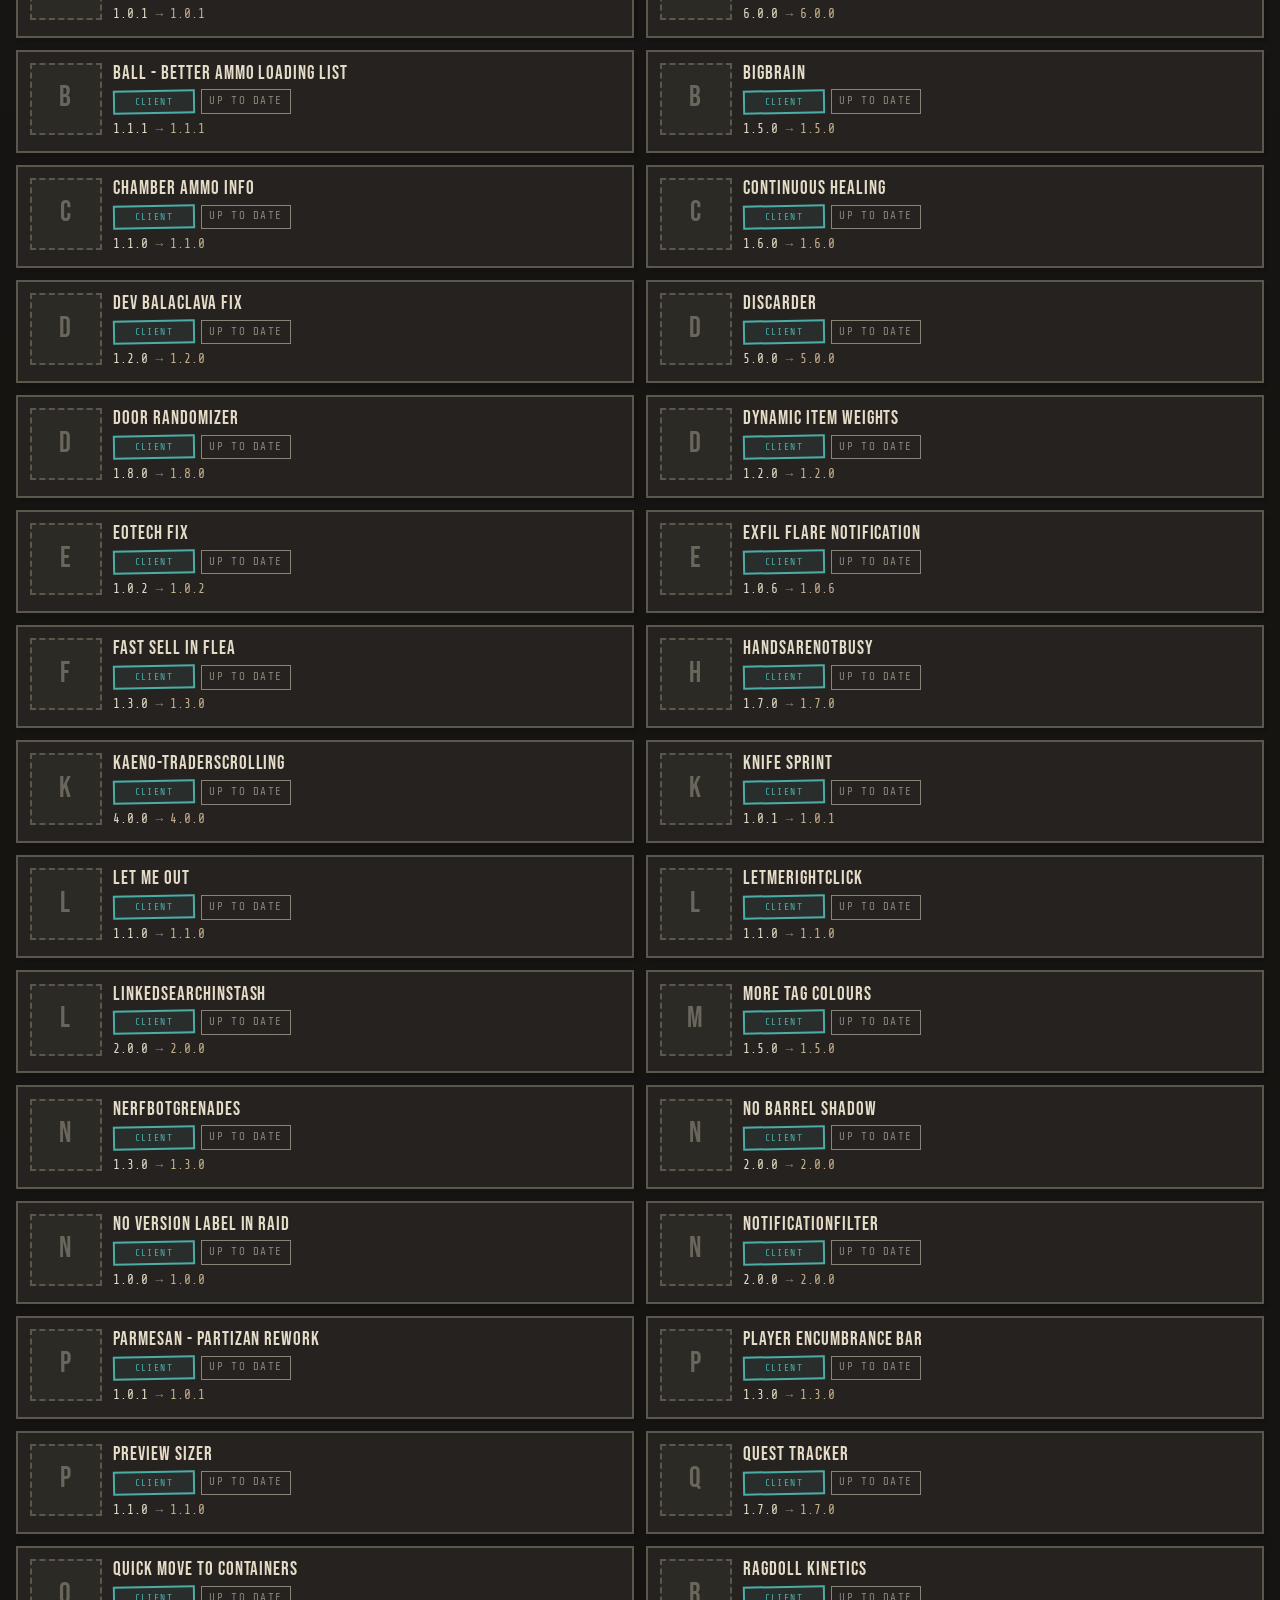
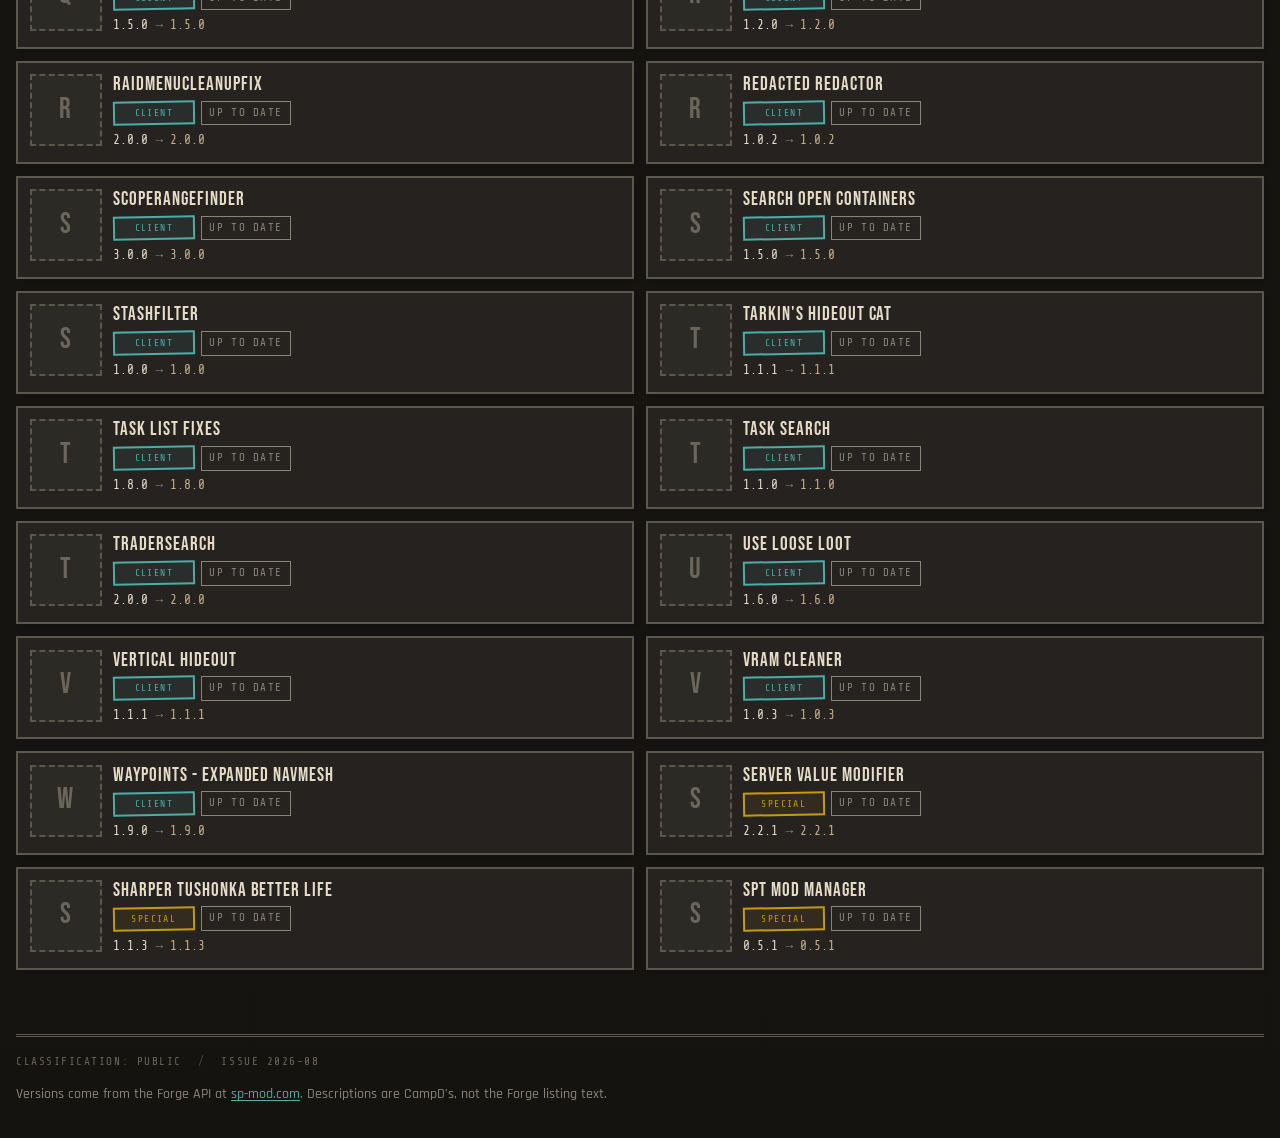
==== commit ca99cd32: "Fix intermittent unstyled pack page loads." ====
--- a/index.html
+++ b/index.html
@@ -12,7 +12,7 @@
       href="https://fonts.googleapis.com/css2?family=Bebas+Neue&family=Rajdhani:wght@400;500;600;700&family=Share+Tech+Mono&display=swap"
       rel="stylesheet"
     />
-    <link rel="stylesheet" href="css/style.css" />
+    <link rel="stylesheet" href="css/themes/facility.css" />
   </head>
   <body>
     <a class="skip-link" href="#main-content">Skip to main content</a>
@@ -35,6 +35,7 @@
       <nav class="pack-nav" aria-label="Pack">
         <a class="is-active" href="index.html">Mods</a>
         <a href="settings.html">Pack Settings</a>
+        <a href="looking.html">Looking to add</a>
       </nav>
 
       <section class="hero">
--- a/css/themes/facility.css
+++ b/css/themes/facility.css
@@ -0,0 +1,805 @@
+/* CampD facility theme — tokens from reference_data/colors.md / campdegen.com.
+   Pack HTML links this file directly to avoid an @import request chain. */
+
+:root {
+  /* Match campdegen.com css/styles.css aged palette (not the digital-native colors.md table). */
+  --bg-base: #181614;
+  --bg-paper: #1f1c18;
+  --bg-elevated: #262220;
+  --bg-panel: #2c2a24;
+  --text-primary: #e5dcc8;
+  --text-muted: #8a8478;
+  --text-faded: #6b665c;
+  --border: #4a463c;
+  --border-heavy: #5c574c;
+  --accent-warm: #c4b08a;
+  --accent-cta: #d4560a;
+  --accent-cta-hover: #c49a14;
+  --accent-link: #4aada6;
+  --accent-secondary: #3a5580;
+  --accent-danger: #9e4b4b;
+  --accent-highlight: #c49a14;
+  --ink: #141210;
+
+  --font-body: "Rajdhani", "Segoe UI", sans-serif;
+  --font-heading: "Bebas Neue", "Rajdhani", sans-serif;
+  --font-mono: "Share Tech Mono", "Courier New", monospace;
+
+  --max-width: 80rem;
+  --header-height: 4.25rem;
+  --shadow-print: 4px 4px 0 var(--ink);
+}
+
+*,
+*::before,
+*::after {
+  box-sizing: border-box;
+}
+
+html {
+  scroll-behavior: smooth;
+}
+
+body {
+  margin: 0;
+  min-height: 100vh;
+  background-color: var(--bg-base);
+  color: var(--text-primary);
+  font-family: var(--font-body);
+  font-size: 1.125rem;
+  font-weight: 500;
+  line-height: 1.55;
+  background-image: linear-gradient(180deg, #1a1714 0%, var(--bg-base) 12%, #151310 100%);
+}
+
+body::before,
+body::after {
+  content: "";
+  position: fixed;
+  inset: 0;
+  pointer-events: none;
+  z-index: 9999;
+}
+
+body::before {
+  opacity: 0.07;
+  background-image: url("data:image/svg+xml,%3Csvg viewBox='0 0 256 256' xmlns='http://www.w3.org/2000/svg'%3E%3Cfilter id='n'%3E%3CfeTurbulence type='fractalNoise' baseFrequency='0.85' numOctaves='4' stitchTiles='stitch'/%3E%3C/filter%3E%3Crect width='100%25' height='100%25' filter='url(%23n)'/%3E%3C/svg%3E");
+  background-repeat: repeat;
+  background-size: 180px 180px;
+}
+
+body::after {
+  background: radial-gradient(ellipse 90% 80% at 50% 45%, transparent 40%, rgba(0, 0, 0, 0.55) 100%);
+  opacity: 0.65;
+}
+
+img {
+  max-width: 100%;
+  height: auto;
+  display: block;
+}
+
+a {
+  color: var(--accent-link);
+  text-decoration: underline;
+  text-decoration-thickness: 1px;
+  text-underline-offset: 0.15em;
+}
+
+a:hover {
+  color: var(--accent-warm);
+}
+
+a:focus-visible {
+  outline: 2px dashed var(--accent-highlight);
+  outline-offset: 3px;
+}
+
+code {
+  font-family: var(--font-mono);
+  font-size: 0.85em;
+  color: var(--text-primary);
+}
+
+.sr-only {
+  position: absolute;
+  width: 1px;
+  height: 1px;
+  padding: 0;
+  margin: -1px;
+  overflow: hidden;
+  clip: rect(0, 0, 0, 0);
+  border: 0;
+}
+
+.skip-link {
+  position: absolute;
+  left: -9999px;
+  top: 0;
+  z-index: 10001;
+  padding: 0.6rem 1rem;
+  background: var(--accent-cta);
+  color: var(--ink);
+  font-family: var(--font-mono);
+  font-size: 0.75rem;
+  text-decoration: none;
+  letter-spacing: 0.1em;
+  border: 2px solid var(--ink);
+  box-shadow: var(--shadow-print);
+}
+
+.skip-link:focus {
+  left: 1rem;
+  top: 1rem;
+}
+
+.container {
+  width: min(100% - 2rem, var(--max-width));
+  margin-inline: auto;
+}
+
+.site-header {
+  position: relative;
+  z-index: 100;
+  background: var(--bg-paper);
+  border-bottom: 3px double var(--border-heavy);
+}
+
+.header-inner {
+  display: flex;
+  align-items: center;
+  justify-content: space-between;
+  gap: 1rem;
+  min-height: var(--header-height);
+  padding-block: 0.4rem;
+}
+
+.header-meta {
+  padding: 0.3rem 1rem;
+  border-top: 1px dashed var(--border);
+  background: var(--bg-elevated);
+}
+
+.brand {
+  display: flex;
+  align-items: center;
+  gap: 0.65rem;
+  color: var(--text-primary);
+  text-decoration: none;
+  font-family: var(--font-heading);
+  font-size: 1.75rem;
+  font-weight: 400;
+  letter-spacing: 0.12em;
+  line-height: 1;
+  text-shadow: 1px 1px 0 var(--ink);
+}
+
+.brand:hover {
+  color: var(--accent-warm);
+  text-decoration: none;
+}
+
+.brand-logo {
+  width: 2.5rem;
+  height: 2.5rem;
+  object-fit: contain;
+  filter: contrast(1.05) brightness(0.92);
+  opacity: 0.92;
+}
+
+.pack-nav {
+  display: flex;
+  flex-wrap: wrap;
+  gap: 0.5rem 0.25rem;
+  margin: 0 0 1.25rem;
+}
+
+.pack-nav a {
+  display: block;
+  padding: 0.35rem 0.65rem;
+  color: var(--text-muted);
+  text-decoration: none;
+  font-family: var(--font-mono);
+  font-size: 0.75rem;
+  letter-spacing: 0.1em;
+  border: 1px solid var(--border);
+  background: var(--bg-elevated);
+}
+
+.pack-nav a:hover,
+.pack-nav a:focus-visible,
+.pack-nav a.is-active {
+  color: var(--text-primary);
+  text-decoration: none;
+  border-color: var(--accent-warm);
+  background: var(--bg-panel);
+}
+
+.doc-meta {
+  display: flex;
+  flex-wrap: wrap;
+  gap: 0.35rem 1rem;
+  margin: 0;
+  font-family: var(--font-mono);
+  font-size: 0.6875rem;
+  letter-spacing: 0.14em;
+  text-transform: uppercase;
+  color: var(--text-faded);
+}
+
+.doc-meta span:not(:last-child)::after {
+  content: "/";
+  margin-left: 1rem;
+  color: var(--border);
+}
+
+.classification {
+  display: inline-block;
+  padding: 0.12rem 0.55rem 0.18rem;
+  font-family: var(--font-mono);
+  font-size: 0.625rem;
+  letter-spacing: 0.18em;
+  text-transform: uppercase;
+  border: 2px solid currentColor;
+  background: color-mix(in srgb, currentColor 8%, transparent);
+  transform: rotate(-1.5deg);
+  box-shadow: 1px 1px 0 var(--ink);
+}
+
+.classification--internal {
+  color: var(--accent-warm);
+}
+
+.classification--field {
+  color: var(--accent-cta);
+}
+
+.page {
+  width: min(var(--max-width), calc(100% - 2rem));
+  margin: 0 auto;
+  padding: 2.2rem 0 4rem;
+}
+
+.hero {
+  position: relative;
+  padding-bottom: 1.4rem;
+  margin-bottom: 1.5rem;
+  border-bottom: 3px double var(--border-heavy);
+}
+
+.hero::before {
+  content: "";
+  position: absolute;
+  inset: 0 auto 6px 0;
+  right: 0;
+  background: repeating-linear-gradient(
+    0deg,
+    transparent,
+    transparent 2px,
+    rgba(0, 0, 0, 0.12) 2px,
+    rgba(0, 0, 0, 0.12) 4px
+  );
+  opacity: 0.35;
+  pointer-events: none;
+}
+
+.hero::after {
+  content: "";
+  position: absolute;
+  bottom: -3px;
+  left: 50%;
+  width: 100vw;
+  height: 6px;
+  margin-left: -50vw;
+  background: repeating-linear-gradient(
+    -45deg,
+    var(--accent-cta),
+    var(--accent-cta) 8px,
+    var(--ink) 8px,
+    var(--ink) 16px,
+    var(--accent-highlight) 16px,
+    var(--accent-highlight) 24px,
+    var(--ink) 24px,
+    var(--ink) 32px
+  );
+}
+
+.hero h1 {
+  position: relative;
+  margin: 0.2rem 0 0.55rem;
+  font-family: var(--font-heading);
+  font-size: clamp(2.6rem, 6vw, 4.2rem);
+  font-weight: 400;
+  letter-spacing: 0.06em;
+  text-transform: uppercase;
+  color: var(--text-primary);
+  line-height: 0.9;
+  text-shadow: 1px 1px 0 var(--ink);
+}
+
+.eyebrow {
+  position: relative;
+  margin: 0 0 0.45rem;
+  font-family: var(--font-mono);
+  font-size: 0.7rem;
+  letter-spacing: 0.22em;
+  text-transform: uppercase;
+  color: var(--accent-warm);
+}
+
+.lede {
+  position: relative;
+  margin: 0;
+  max-width: 42rem;
+  color: var(--text-muted);
+}
+
+.checked {
+  position: relative;
+  margin: 0.85rem 0 0;
+  font-family: var(--font-mono);
+  font-size: 0.75rem;
+  letter-spacing: 0.06em;
+  text-transform: uppercase;
+  color: var(--text-faded);
+}
+
+.stats {
+  display: grid;
+  grid-template-columns: repeat(4, 1fr);
+  gap: 0.85rem;
+  margin: 1.75rem 0 1.4rem;
+}
+
+.stat {
+  padding: 0.9rem 1rem 0.8rem;
+  background: var(--bg-panel);
+  border: 2px solid var(--border-heavy);
+  box-shadow: var(--shadow-print);
+}
+
+.stat-value {
+  display: block;
+  font-family: var(--font-heading);
+  font-size: 2.2rem;
+  font-weight: 400;
+  line-height: 1;
+  letter-spacing: 0.04em;
+  color: var(--accent-warm);
+}
+
+.stat-value.is-ok {
+  color: var(--text-primary);
+}
+
+.stat-value.is-warn {
+  color: var(--accent-highlight);
+}
+
+.stat-value.is-muted {
+  color: var(--accent-danger);
+}
+
+.stat-label {
+  font-family: var(--font-mono);
+  font-size: 0.7rem;
+  letter-spacing: 0.14em;
+  text-transform: uppercase;
+  color: var(--text-muted);
+}
+
+.toolbar {
+  display: flex;
+  flex-wrap: wrap;
+  gap: 0.75rem;
+  align-items: center;
+  margin-bottom: 0.6rem;
+}
+
+.search {
+  flex: 1 1 16rem;
+}
+
+.search input {
+  width: 100%;
+  padding: 0.65rem 0.8rem;
+  border: 2px solid var(--border-heavy);
+  background: var(--bg-elevated);
+  color: var(--text-primary);
+  font: inherit;
+  outline: none;
+}
+
+.search input:focus {
+  border-color: var(--accent-highlight);
+}
+
+.filters {
+  display: flex;
+  flex-wrap: wrap;
+  gap: 0.35rem;
+}
+
+.filter {
+  padding: 0.45rem 0.7rem;
+  border: 1px solid var(--border);
+  background: var(--bg-elevated);
+  color: var(--text-muted);
+  font-family: var(--font-mono);
+  font-size: 0.72rem;
+  letter-spacing: 0.12em;
+  text-transform: uppercase;
+  cursor: pointer;
+}
+
+.filter:hover,
+.filter.is-active {
+  color: var(--text-primary);
+  border-color: var(--accent-warm);
+  background: var(--bg-panel);
+}
+
+.view-options {
+  display: flex;
+  flex-wrap: wrap;
+  gap: 0.5rem;
+  margin-left: auto;
+}
+
+.view-option {
+  display: flex;
+  align-items: center;
+  gap: 0.4rem;
+  font-family: var(--font-mono);
+  font-size: 0.68rem;
+  letter-spacing: 0.1em;
+  text-transform: uppercase;
+  color: var(--text-faded);
+}
+
+.view-option select {
+  min-height: 2rem;
+  padding: 0.3rem 1.8rem 0.3rem 0.55rem;
+  border: 1px solid var(--border);
+  border-radius: 0;
+  background: var(--bg-elevated);
+  color: var(--text-primary);
+  font-family: var(--font-mono);
+  font-size: 0.72rem;
+  text-transform: uppercase;
+  cursor: pointer;
+}
+
+.view-option select:hover,
+.view-option select:focus-visible {
+  border-color: var(--accent-warm);
+  outline: none;
+}
+
+.result-count {
+  margin: 0 0 0.75rem;
+  font-family: var(--font-mono);
+  font-size: 0.75rem;
+  letter-spacing: 0.1em;
+  text-transform: uppercase;
+  color: var(--text-faded);
+}
+
+.catalog {
+  display: grid;
+  grid-template-columns: 1fr;
+  grid-auto-flow: row;
+  gap: 0.75rem;
+  align-items: start;
+}
+
+@media (min-width: 720px) {
+  .catalog[data-columns="2"] {
+    grid-template-columns: repeat(2, minmax(0, 1fr));
+  }
+
+  .catalog[data-columns="3"] {
+    grid-template-columns: repeat(3, minmax(0, 1fr));
+  }
+}
+
+.mod {
+  min-width: 0;
+  background: var(--bg-elevated);
+  border: 2px solid var(--border-heavy);
+  box-shadow: var(--shadow-print);
+}
+
+.mod.is-update {
+  border-left: 4px solid var(--accent-highlight);
+}
+
+.mod.is-ahead {
+  border-left: 4px solid var(--accent-link);
+}
+
+.mod.is-unknown {
+  border-left: 4px solid var(--accent-danger);
+}
+
+.mod-head {
+  display: grid;
+  grid-template-columns: 4.5rem minmax(0, 1fr);
+  gap: 0.7rem;
+  align-items: start;
+  width: 100%;
+  padding: 0.7rem 0.75rem;
+  background: transparent;
+  border: 0;
+  color: inherit;
+  font: inherit;
+  text-align: left;
+  cursor: pointer;
+}
+
+.mod-head:hover {
+  background: var(--bg-panel);
+}
+
+.mod-head:focus-visible {
+  outline: 2px dashed var(--accent-highlight);
+  outline-offset: -3px;
+}
+
+.mod-icon {
+  display: grid;
+  place-items: center;
+  width: 4.5rem;
+  height: 4.5rem;
+  overflow: hidden;
+  border: 2px solid var(--border-heavy);
+  background: var(--bg-panel);
+  flex-shrink: 0;
+}
+
+.mod-icon img {
+  width: 100%;
+  height: 100%;
+  max-width: none;
+  object-fit: cover;
+}
+
+.mod-icon.is-missing {
+  border-style: dashed;
+}
+
+.mod-icon-fallback {
+  font-family: var(--font-heading);
+  font-size: 1.8rem;
+  letter-spacing: 0.06em;
+  color: var(--text-faded);
+  line-height: 1;
+}
+
+.mod-copy {
+  display: flex;
+  flex-direction: column;
+  gap: 0.35rem;
+  min-width: 0;
+}
+
+.mod-head-row {
+  display: flex;
+  flex-wrap: wrap;
+  gap: 0.4rem;
+  align-items: center;
+}
+
+.side {
+  min-width: 5.1rem;
+  padding: 0.12rem 0.4rem 0.18rem;
+  border: 2px solid currentColor;
+  font-family: var(--font-mono);
+  font-size: 0.62rem;
+  letter-spacing: 0.14em;
+  text-transform: uppercase;
+  text-align: center;
+  background: color-mix(in srgb, currentColor 8%, transparent);
+  transform: rotate(-1deg);
+}
+
+.side-server {
+  color: var(--accent-warm);
+}
+
+.side-both {
+  color: var(--accent-secondary);
+}
+
+.side-client {
+  color: var(--accent-link);
+}
+
+.side-special {
+  color: var(--accent-highlight);
+}
+
+.mod-name {
+  font-family: var(--font-heading);
+  font-size: 1.2rem;
+  font-weight: 400;
+  letter-spacing: 0.05em;
+  text-transform: uppercase;
+  color: var(--text-primary);
+  line-height: 1.1;
+}
+
+.versions {
+  display: flex;
+  align-items: baseline;
+  gap: 0.45rem;
+  font-family: var(--font-mono);
+  font-size: 0.8rem;
+  white-space: nowrap;
+}
+
+.ver-installed {
+  color: var(--text-primary);
+}
+
+.ver-arrow {
+  color: var(--text-muted);
+}
+
+.ver-latest {
+  color: var(--accent-warm);
+}
+
+.mod.is-update .ver-latest {
+  color: var(--accent-highlight);
+}
+
+.badge {
+  min-width: 0;
+  padding: 0.18rem 0.45rem;
+  font-family: var(--font-mono);
+  font-size: 0.68rem;
+  letter-spacing: 0.12em;
+  text-transform: uppercase;
+  text-align: center;
+  border: 1px solid currentColor;
+}
+
+.badge-current {
+  color: var(--text-muted);
+  background: transparent;
+}
+
+.badge-update {
+  color: var(--accent-highlight);
+  background: color-mix(in srgb, var(--accent-highlight) 12%, transparent);
+}
+
+.badge-ahead {
+  color: var(--accent-link);
+  background: color-mix(in srgb, var(--accent-link) 10%, transparent);
+}
+
+.badge-unknown {
+  color: var(--accent-danger);
+  background: color-mix(in srgb, var(--accent-danger) 12%, transparent);
+}
+
+.mod-body {
+  display: none;
+  padding: 0 0.95rem 0.95rem;
+  border-top: 1px dashed var(--border);
+}
+
+.mod.is-open .mod-body {
+  display: block;
+}
+
+.mod-body p {
+  margin: 0.75rem 0 0;
+}
+
+.mod-meta {
+  display: flex;
+  flex-wrap: wrap;
+  gap: 0.75rem 1.25rem;
+  margin-top: 0.85rem;
+  font-size: 0.9rem;
+  color: var(--text-muted);
+}
+
+.settings-note {
+  margin-top: 0.85rem;
+  padding: 0.7rem 0.8rem;
+  background: var(--bg-panel);
+  border-left: 3px solid var(--accent-highlight);
+}
+
+.settings-note strong {
+  display: block;
+  margin-bottom: 0.2rem;
+  font-family: var(--font-mono);
+  font-size: 0.7rem;
+  letter-spacing: 0.14em;
+  text-transform: uppercase;
+  color: var(--accent-highlight);
+}
+
+.settings-root {
+  display: flex;
+  flex-direction: column;
+  gap: 1.5rem;
+}
+
+.settings-section {
+  background: var(--bg-elevated);
+  border: 2px solid var(--border-heavy);
+  box-shadow: var(--shadow-print);
+}
+
+.settings-section h2 {
+  margin: 0;
+  padding: 0.75rem 1rem 0.55rem;
+  font-family: var(--font-heading);
+  font-size: 1.7rem;
+  font-weight: 400;
+  letter-spacing: 0.08em;
+  text-transform: uppercase;
+  border-bottom: 3px double var(--border-heavy);
+}
+
+.settings-blurb {
+  margin: 0;
+  padding: 0.8rem 1rem 0.2rem;
+  color: var(--text-muted);
+}
+
+.setting-group {
+  padding: 0.9rem 1rem;
+  border-top: 1px dashed var(--border);
+}
+
+.setting-group h3 {
+  margin: 0 0 0.35rem;
+  font-family: var(--font-mono);
+  font-size: 0.8rem;
+  letter-spacing: 0.12em;
+  text-transform: uppercase;
+  color: var(--accent-warm);
+}
+
+.setting-group p {
+  margin: 0;
+  white-space: pre-wrap;
+}
+
+.setting-group.is-empty p {
+  color: var(--text-muted);
+  font-style: italic;
+}
+
+.empty {
+  padding: 1.5rem;
+  border: 1px dashed var(--border);
+  color: var(--text-muted);
+  text-align: center;
+}
+
+.foot {
+  width: min(var(--max-width), calc(100% - 2rem));
+  margin: 0 auto 2rem;
+  padding-top: 1rem;
+  border-top: 3px double var(--border-heavy);
+  color: var(--text-muted);
+  font-size: 0.88rem;
+}
+
+.foot-meta {
+  margin: 0 0 0.5rem;
+}
+
+@media (max-width: 800px) {
+  .stats {
+    grid-template-columns: 1fr 1fr;
+  }
+}
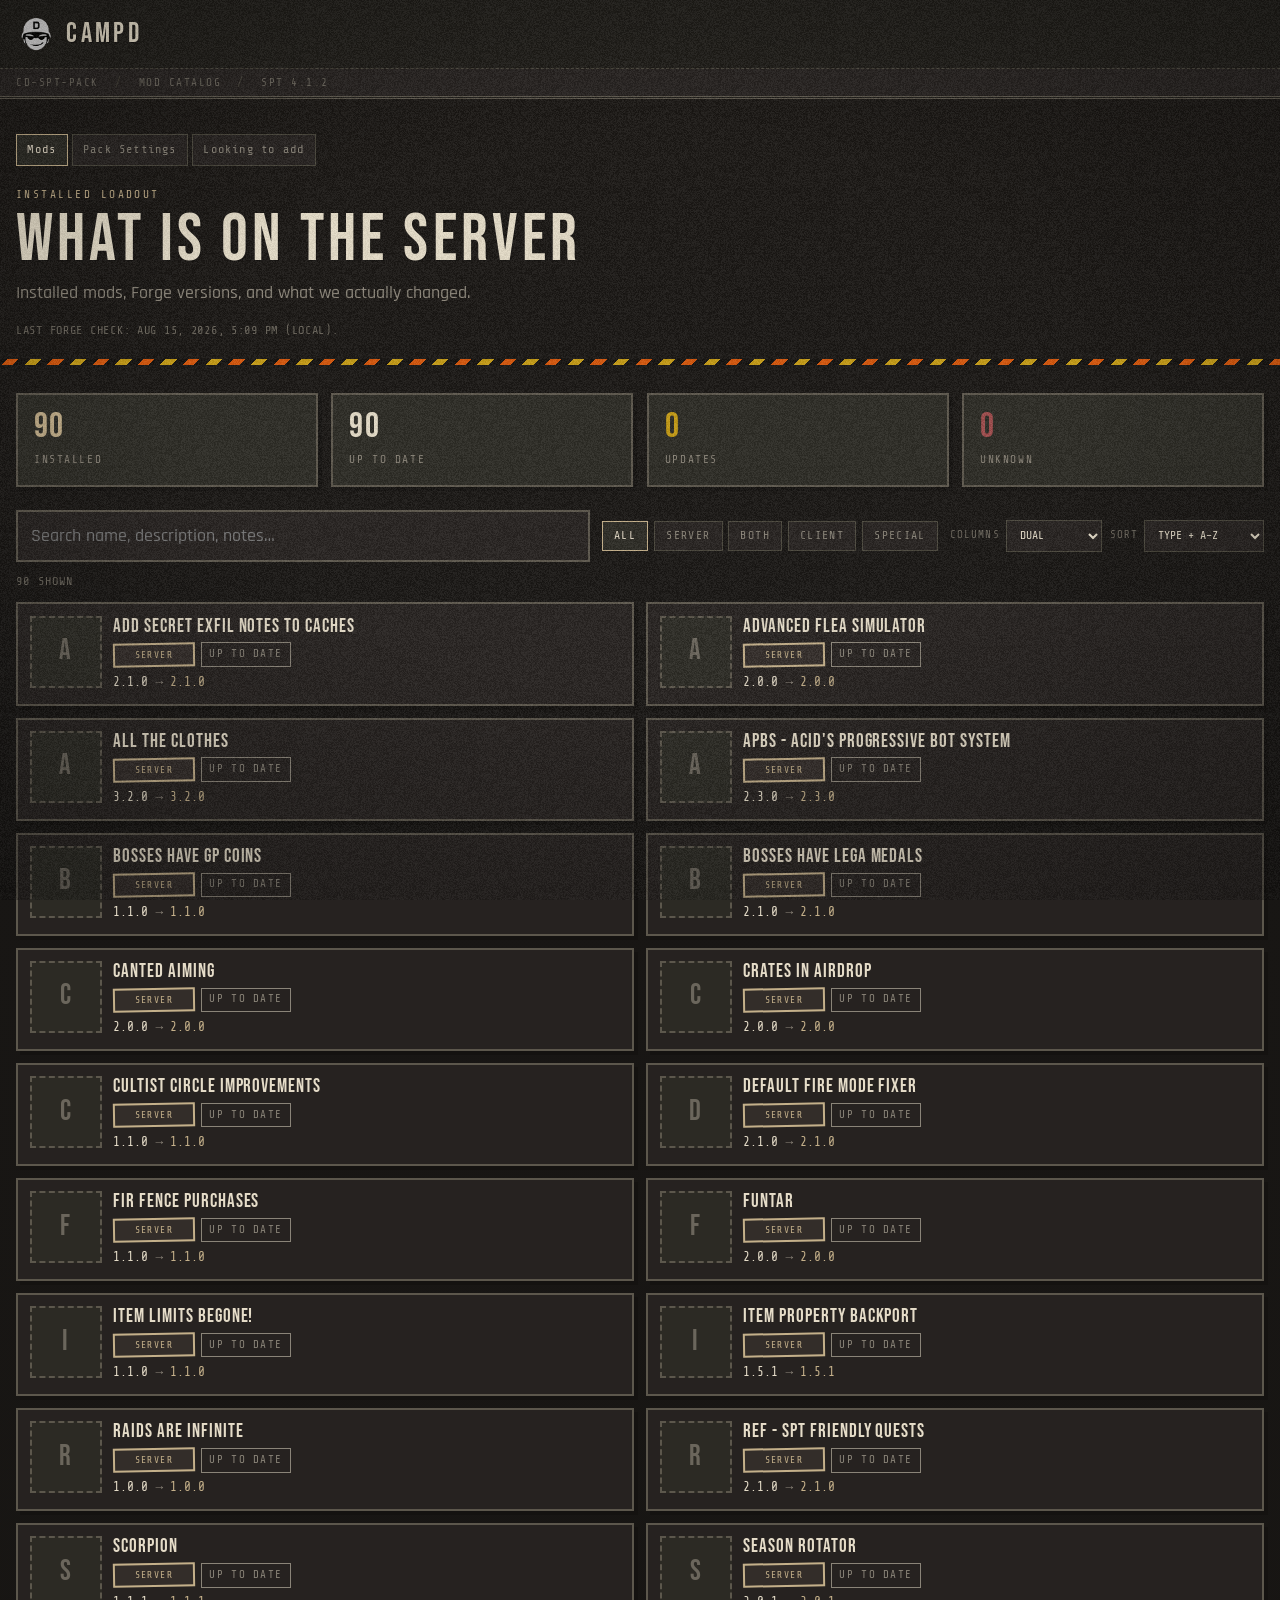
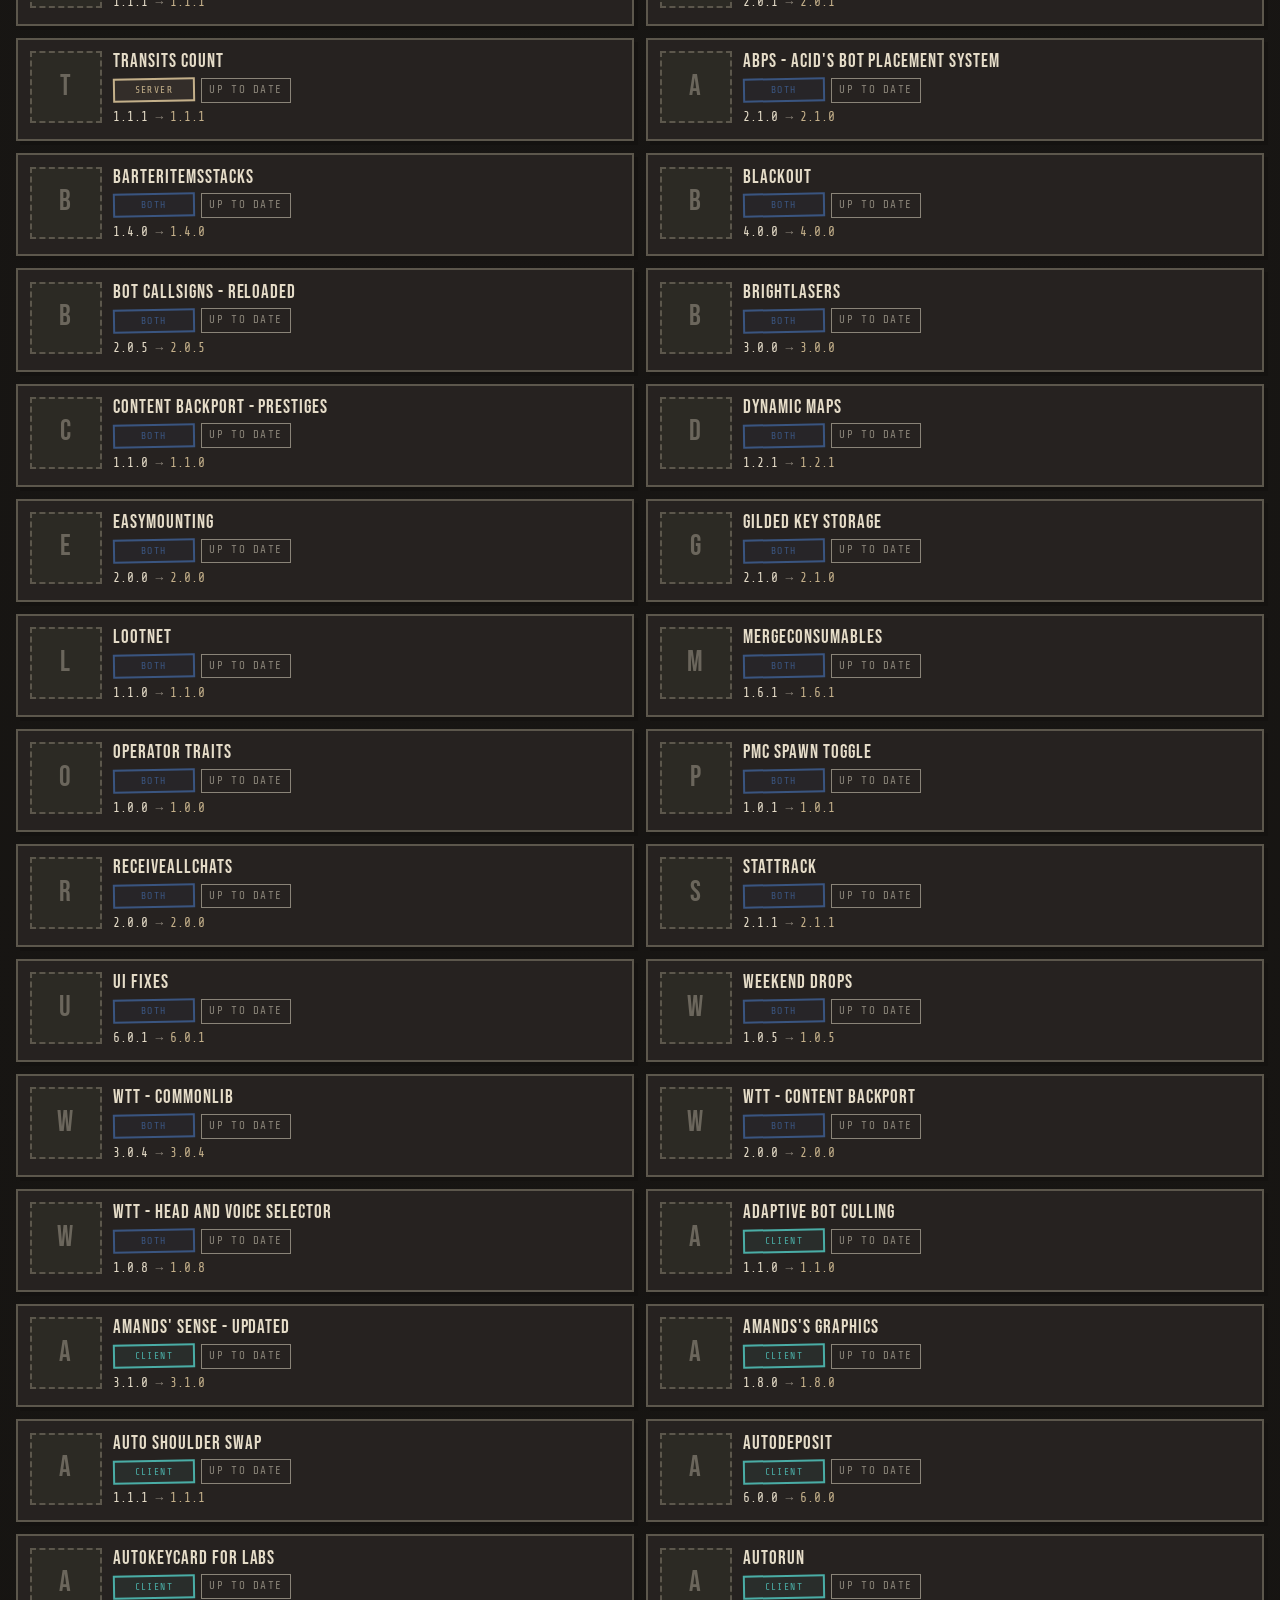
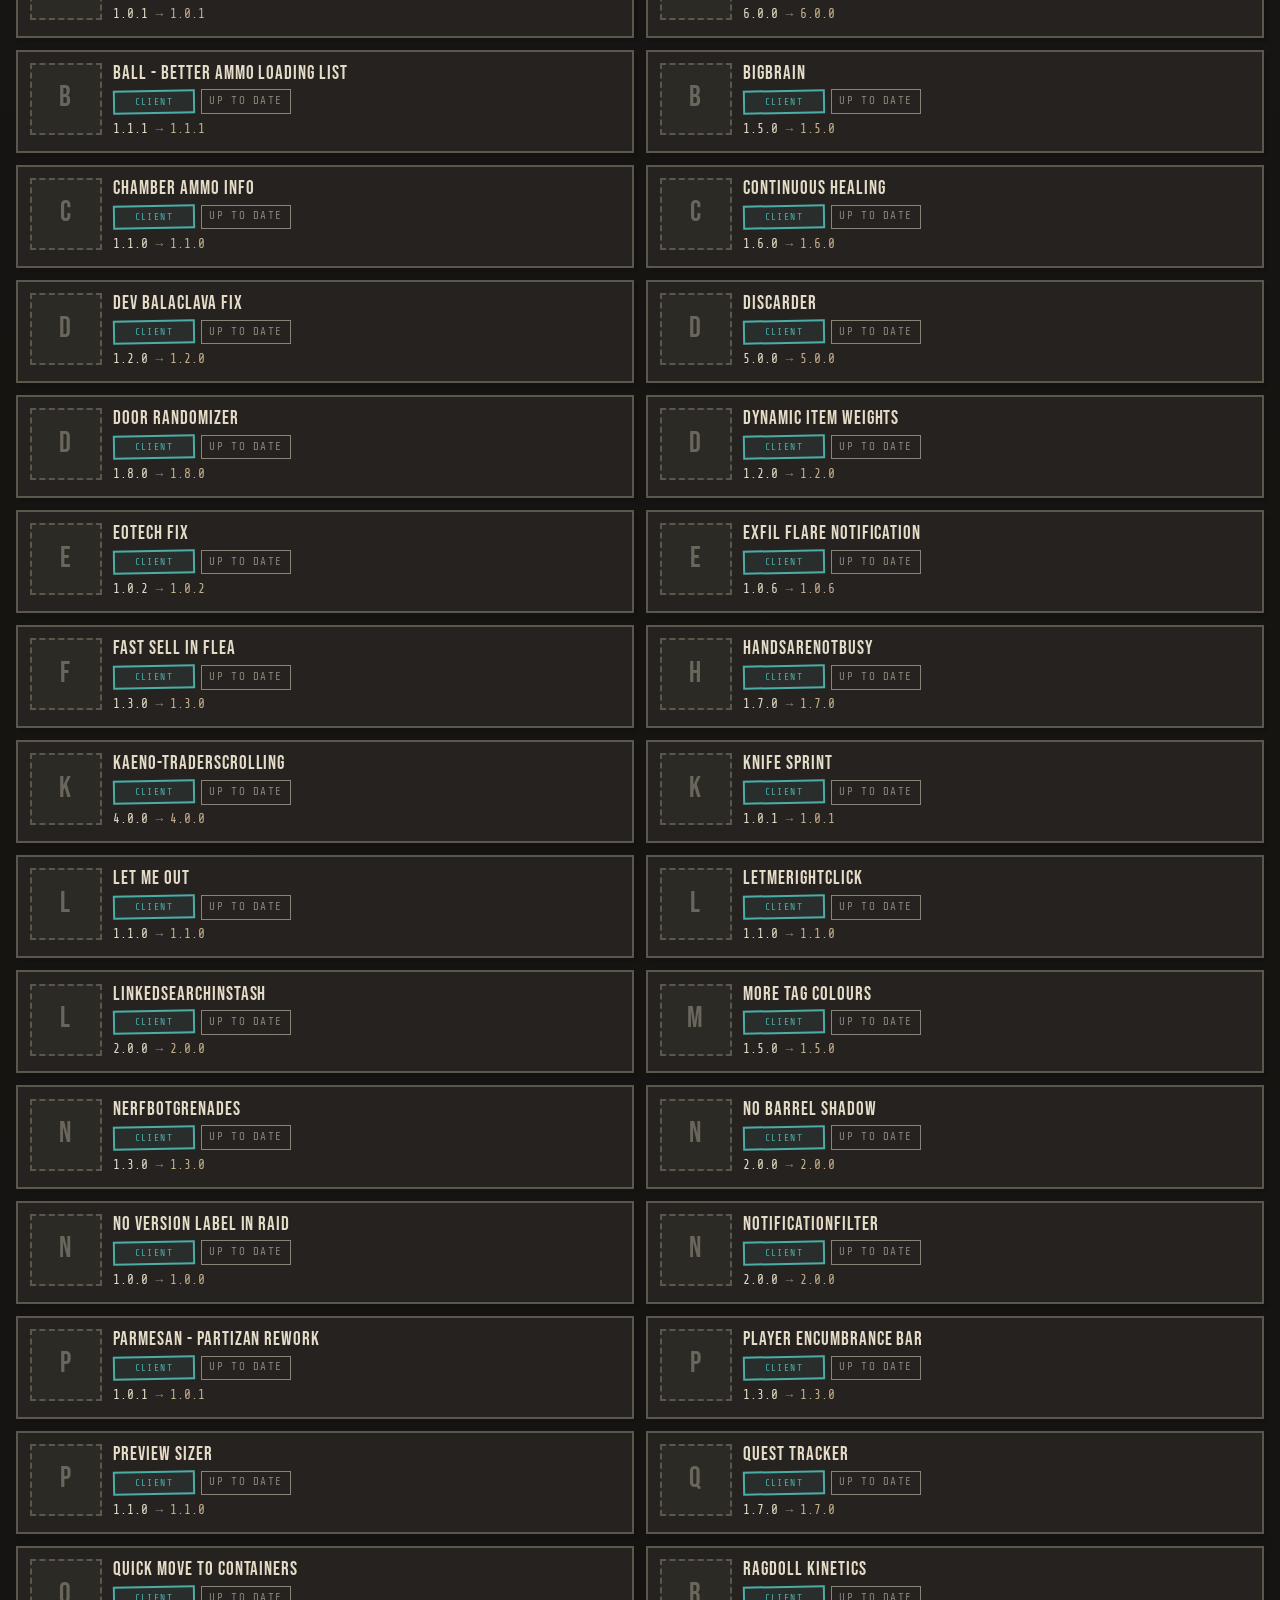
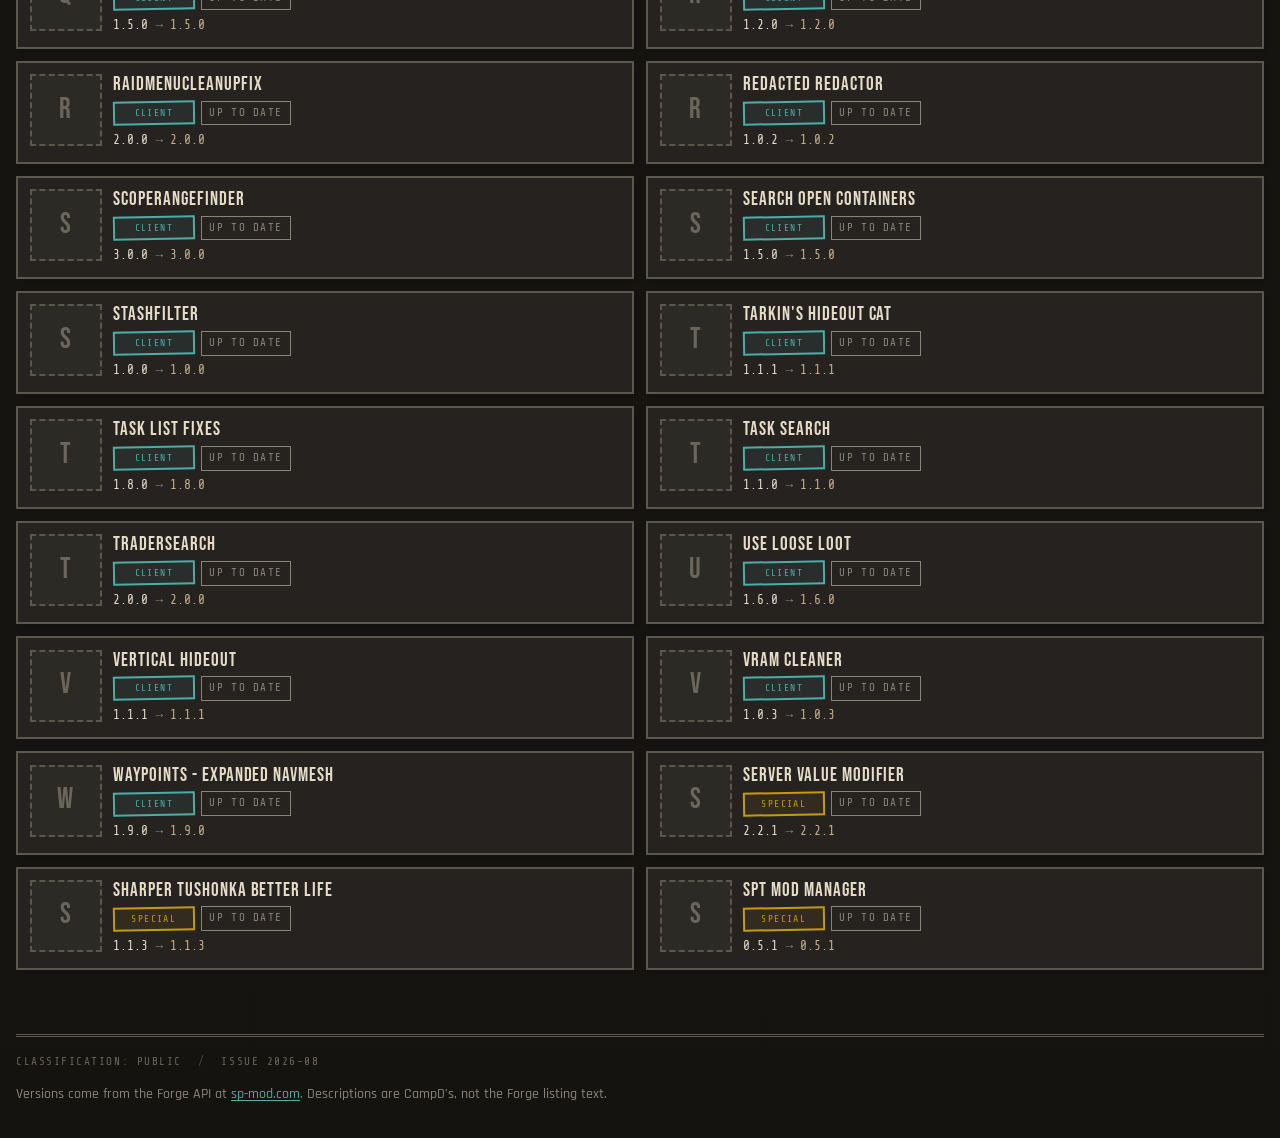
==== commit 7a3fc7e3: "Fix grain/vignette first-paint on pack pages. Replace SVG feTurbulence pseudo-elements with DOM over" ====
--- a/index.html
+++ b/index.html
@@ -15,6 +15,8 @@
     <link rel="stylesheet" href="css/themes/facility.css" />
   </head>
   <body>
+    <div class="film-grain" aria-hidden="true"></div>
+    <div class="vignette" aria-hidden="true"></div>
     <a class="skip-link" href="#main-content">Skip to main content</a>
 
     <header class="site-header">
--- a/css/themes/facility.css
+++ b/css/themes/facility.css
@@ -38,6 +38,7 @@
 
 html {
   scroll-behavior: smooth;
+  color-scheme: dark;
 }
 
 body {
@@ -52,24 +53,31 @@
   background-image: linear-gradient(180deg, #1a1714 0%, var(--bg-base) 12%, #151310 100%);
 }
 
-body::before,
-body::after {
-  content: "";
+/* Film grain + vignette (analog wear).
+   Real overlay nodes + a PNG tile — SVG feTurbulence in a data-URI
+   often skips first paint in Chromium, leaving a cooler/bluer page
+   until refresh. Do not restore that SVG filter overlay. */
+.film-grain,
+.vignette {
   position: fixed;
   inset: 0;
   pointer-events: none;
   z-index: 9999;
 }
 
-body::before {
+.film-grain {
   opacity: 0.07;
-  background-image: url("data:image/svg+xml,%3Csvg viewBox='0 0 256 256' xmlns='http://www.w3.org/2000/svg'%3E%3Cfilter id='n'%3E%3CfeTurbulence type='fractalNoise' baseFrequency='0.85' numOctaves='4' stitchTiles='stitch'/%3E%3C/filter%3E%3Crect width='100%25' height='100%25' filter='url(%23n)'/%3E%3C/svg%3E");
+  background-image: url("../../assets/grain.png");
   background-repeat: repeat;
   background-size: 180px 180px;
 }
 
-body::after {
-  background: radial-gradient(ellipse 90% 80% at 50% 45%, transparent 40%, rgba(0, 0, 0, 0.55) 100%);
+.vignette {
+  background: radial-gradient(
+    ellipse 90% 80% at 50% 45%,
+    transparent 40%,
+    rgba(0, 0, 0, 0.55) 100%
+  );
   opacity: 0.65;
 }
 
@@ -803,3 +811,13 @@
     grid-template-columns: 1fr 1fr;
   }
 }
+
+@media (prefers-reduced-motion: reduce) {
+  html {
+    scroll-behavior: auto;
+  }
+
+  .film-grain {
+    opacity: 0.03;
+  }
+}
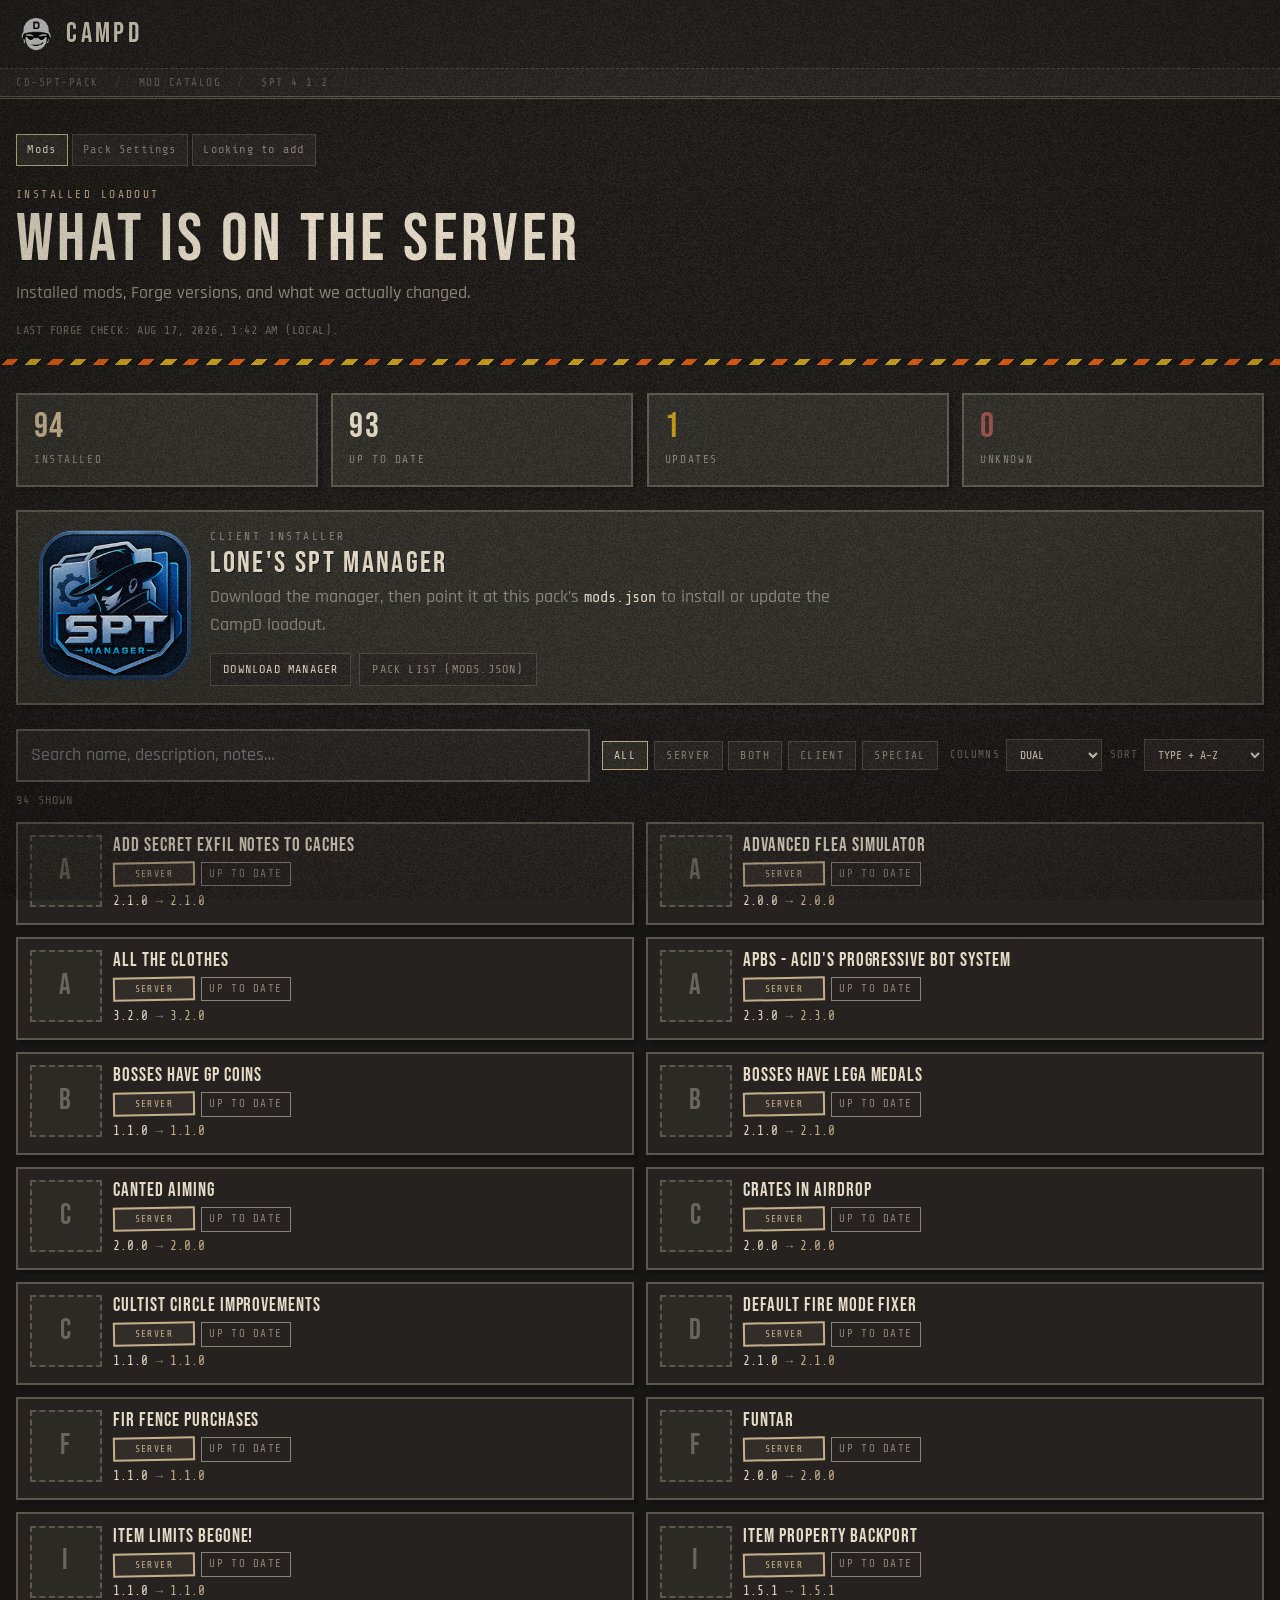
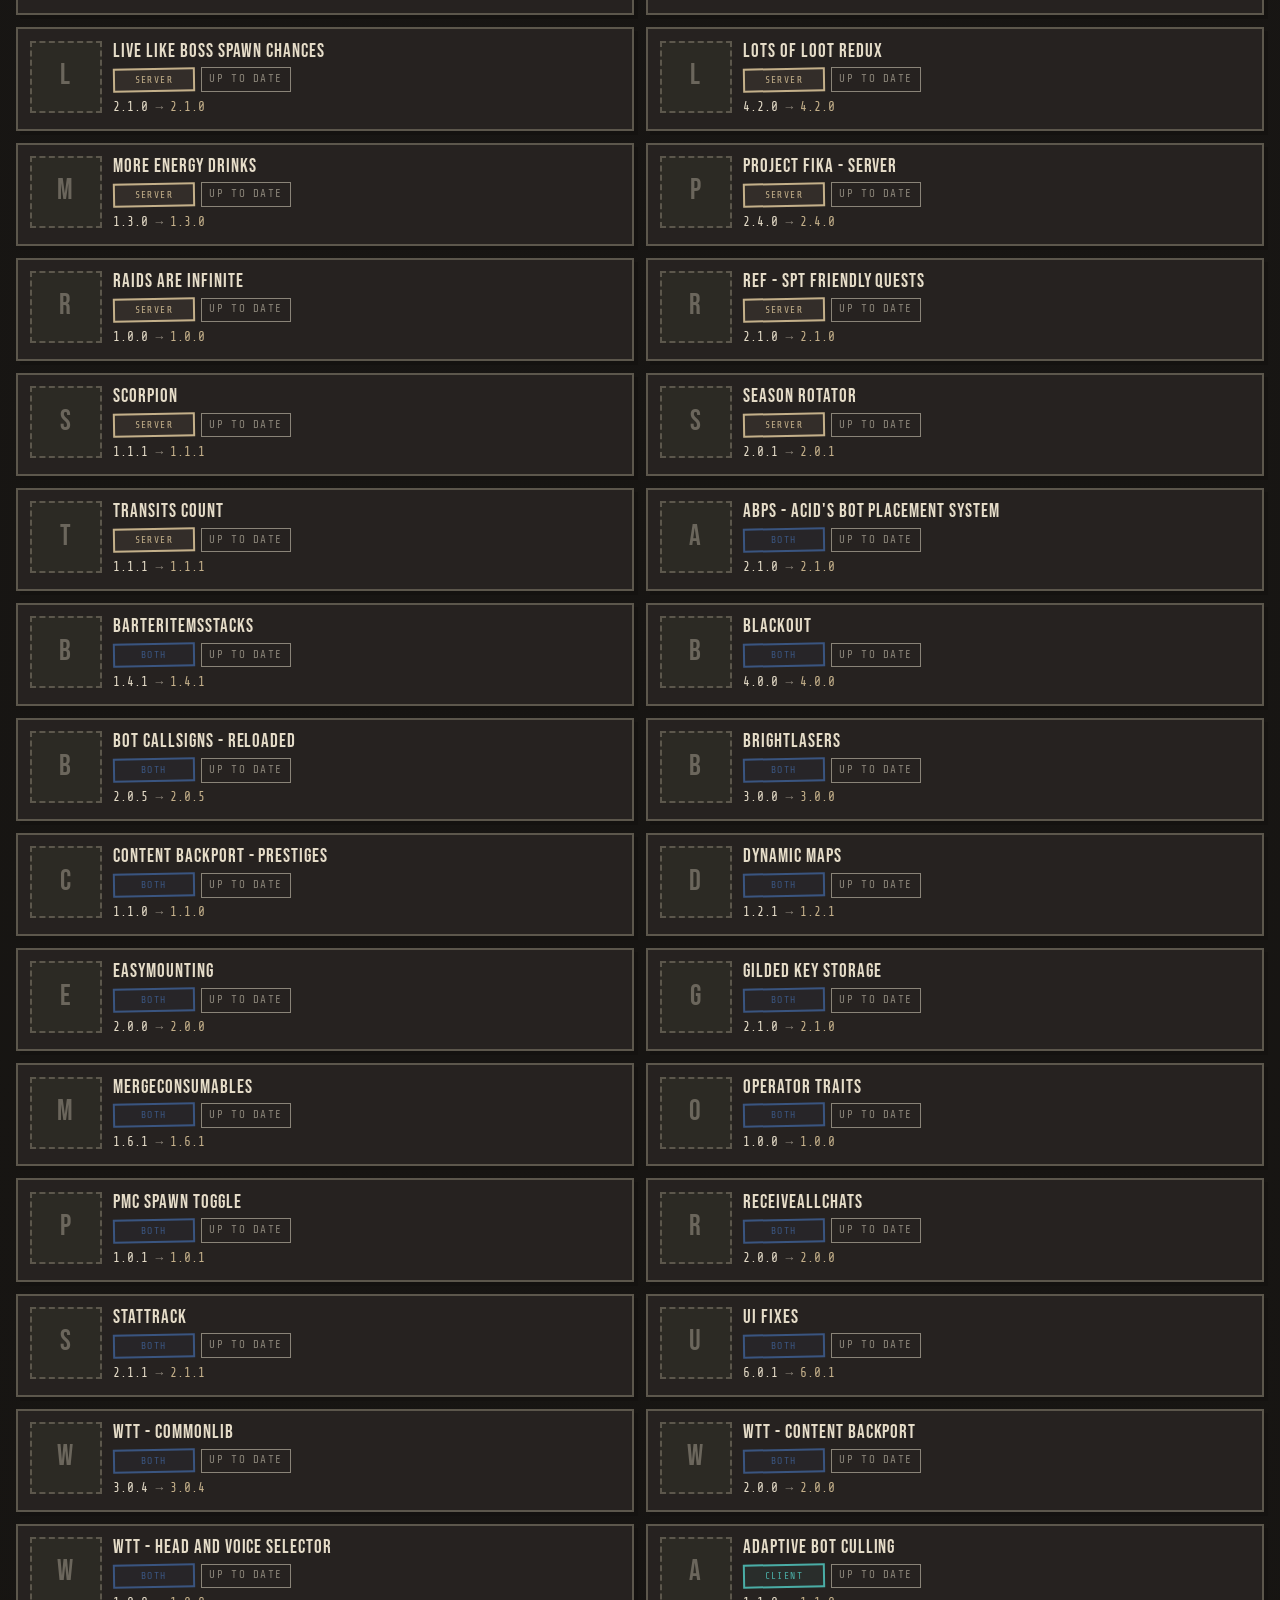
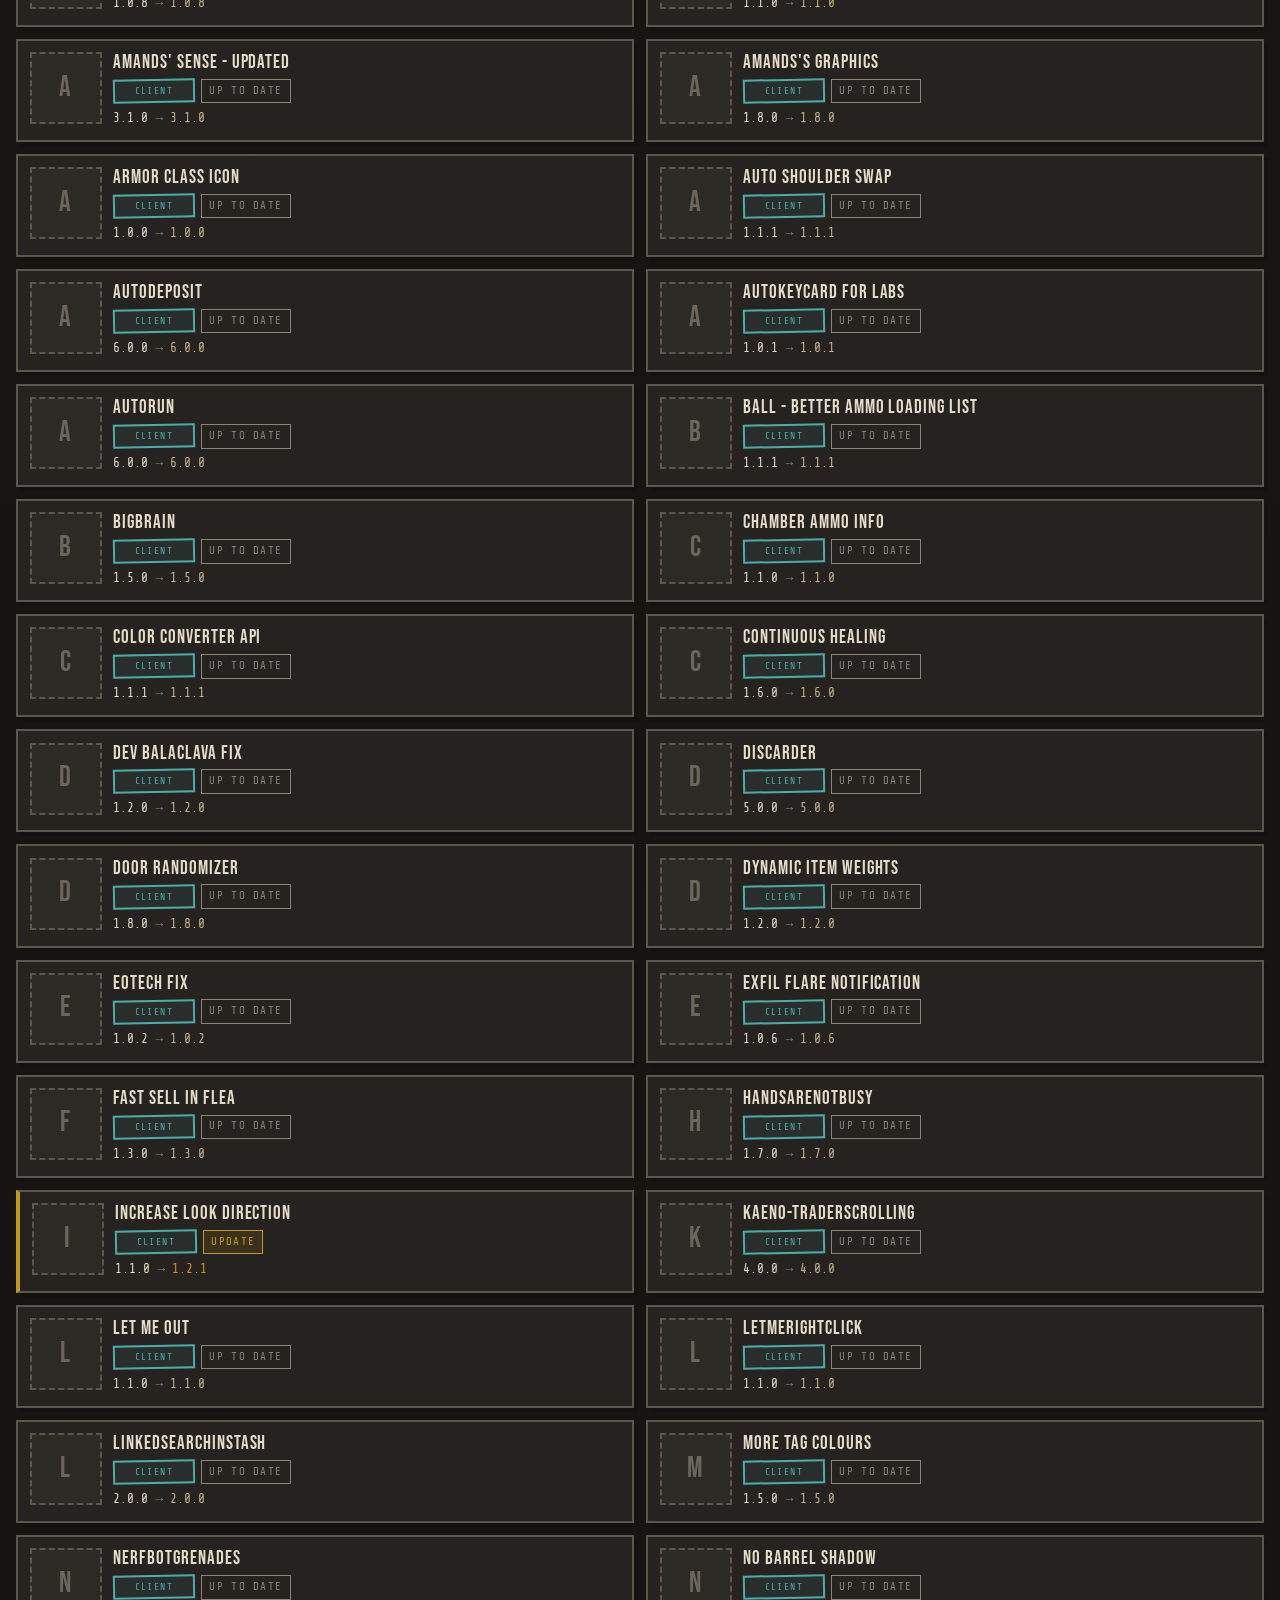
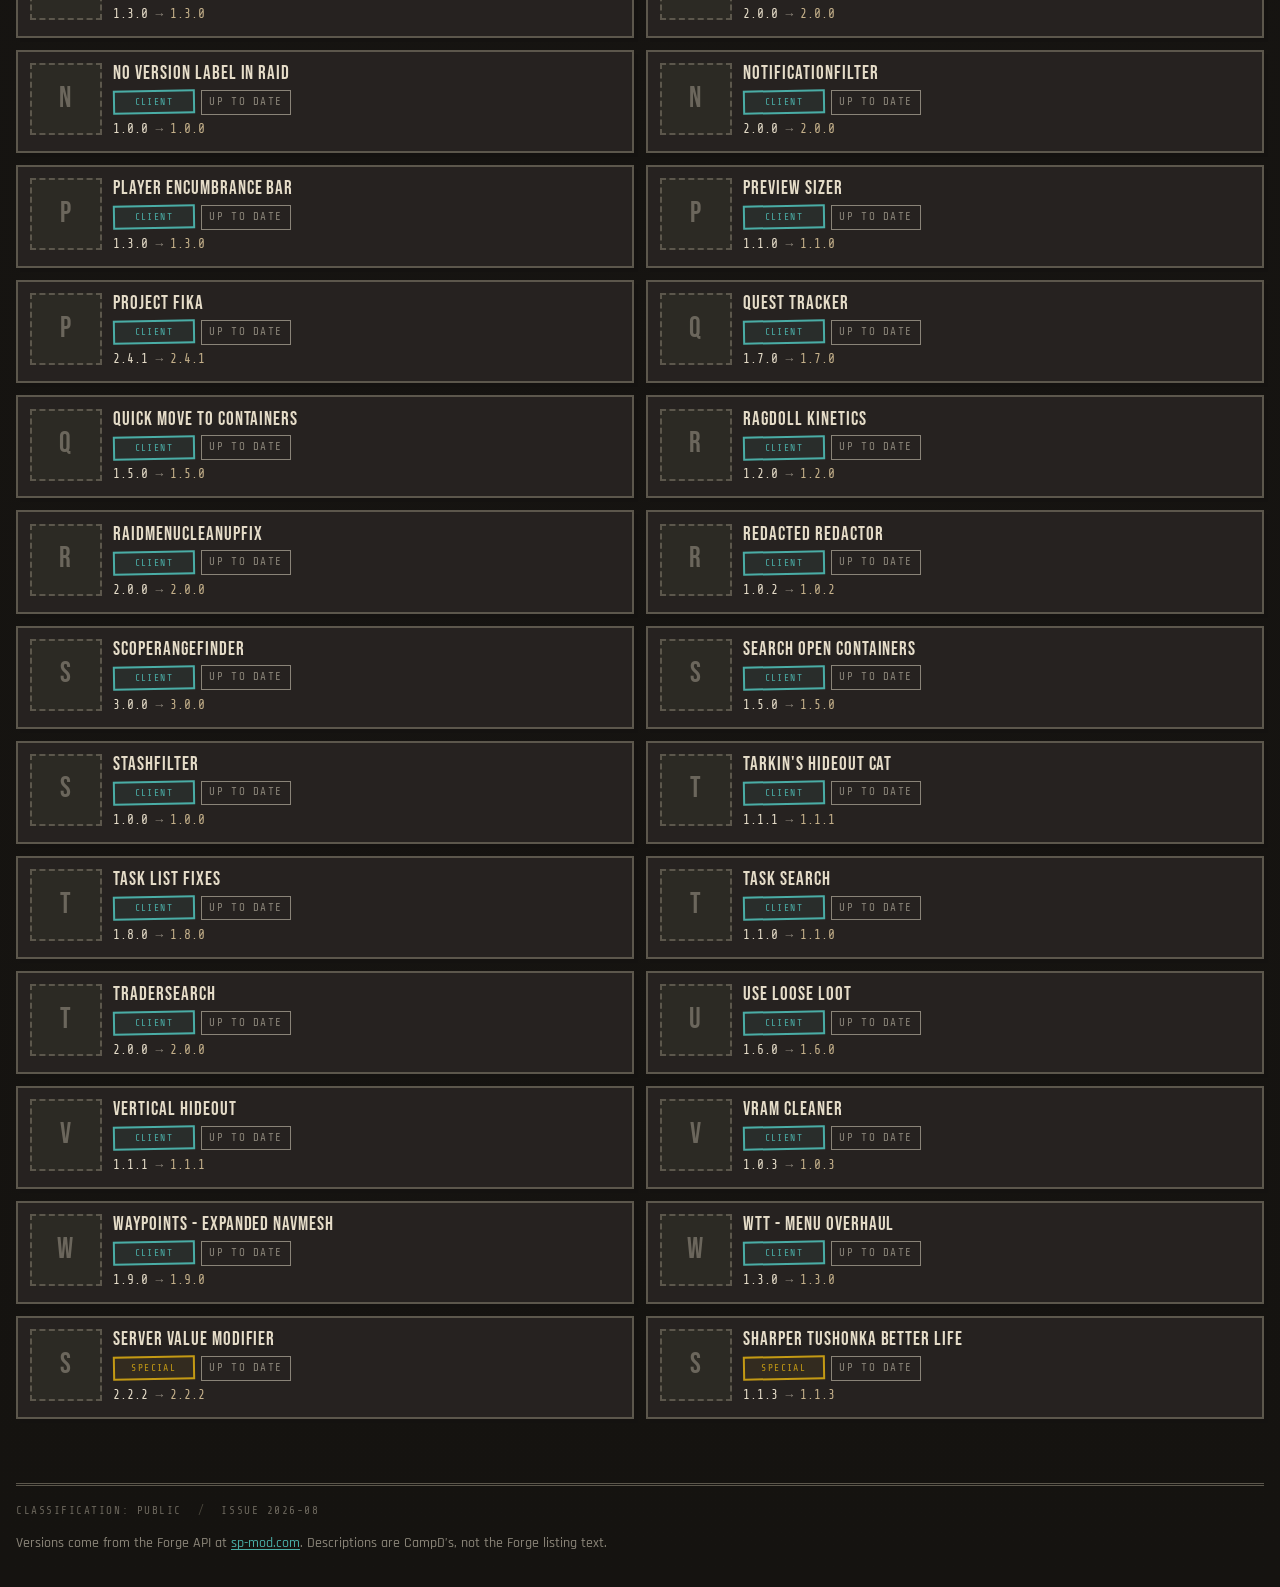
==== commit e18303f1: "Add a Lone's SPT Manager card and drop Forge match notes. Give the catalog a same-origin pack-list d" ====
--- a/index.html
+++ b/index.html
@@ -68,6 +68,31 @@
         </div>
       </section>
 
+      <aside class="tool-card" aria-label="Lone's SPT Manager">
+        <img class="tool-card-icon" src="assets/lones-spt-manager.ico" alt="" />
+        <div class="tool-card-copy">
+          <p class="eyebrow">Client installer</p>
+          <h2>Lone's SPT Manager</h2>
+          <p>
+            Download the manager, then point it at this pack’s
+            <code>mods.json</code> to install or update the CampD loadout.
+          </p>
+          <div class="tool-card-actions">
+            <a
+              class="tool-btn"
+              href="https://github.com/Loneranger419/lones-spt-manager/releases/latest/download/LonesSptManager.exe"
+              >Download manager</a
+            >
+            <a
+              class="tool-btn is-secondary"
+              href="data/mods.json"
+              download="mods.json"
+              >Pack list (mods.json)</a
+            >
+          </div>
+        </div>
+      </aside>
+
       <section class="toolbar" aria-label="Filter and display mods">
         <label class="search">
           <span class="sr-only">Search mods</span>
--- a/css/themes/facility.css
+++ b/css/themes/facility.css
@@ -396,6 +396,82 @@
   color: var(--text-muted);
 }
 
+.tool-card {
+  display: grid;
+  grid-template-columns: auto 1fr;
+  gap: 1rem;
+  align-items: stretch;
+  margin: 0 0 1.5rem;
+  padding: 1rem 1.1rem 1.05rem;
+  background: var(--bg-panel);
+  border: 2px solid var(--border-heavy);
+  box-shadow: var(--shadow-print);
+}
+
+.tool-card-icon {
+  height: 0;
+  min-height: 100%;
+  width: auto;
+  object-fit: contain;
+  filter: contrast(1.05) brightness(0.92);
+}
+
+.tool-card-copy {
+  min-width: 0;
+}
+
+.tool-card-copy .eyebrow {
+  margin-bottom: 0.25rem;
+}
+
+.tool-card-copy h2 {
+  margin: 0 0 0.4rem;
+  font-family: var(--font-heading);
+  font-size: 1.85rem;
+  font-weight: 400;
+  letter-spacing: 0.08em;
+  text-transform: uppercase;
+  line-height: 0.95;
+  text-shadow: 1px 1px 0 var(--ink);
+}
+
+.tool-card-copy p {
+  margin: 0 0 0.85rem;
+  max-width: 42rem;
+  color: var(--text-muted);
+}
+
+.tool-card-actions {
+  display: flex;
+  flex-wrap: wrap;
+  gap: 0.5rem;
+}
+
+.tool-btn {
+  display: inline-block;
+  padding: 0.4rem 0.75rem;
+  border: 1px solid var(--border);
+  background: var(--bg-elevated);
+  color: var(--text-primary);
+  text-decoration: none;
+  font-family: var(--font-mono);
+  font-size: 0.75rem;
+  letter-spacing: 0.1em;
+  text-transform: uppercase;
+}
+
+.tool-btn:hover,
+.tool-btn:focus-visible {
+  color: var(--accent-warm);
+  text-decoration: none;
+  border-color: var(--accent-warm);
+  background: var(--bg-panel);
+}
+
+.tool-btn.is-secondary {
+  color: var(--text-muted);
+}
+
 .toolbar {
   display: flex;
   flex-wrap: wrap;
@@ -810,6 +886,16 @@
   .stats {
     grid-template-columns: 1fr 1fr;
   }
+
+  .tool-card {
+    grid-template-columns: 1fr;
+  }
+
+  .tool-card-icon {
+    height: 4rem;
+    min-height: 0;
+    width: 4rem;
+  }
 }
 
 @media (prefers-reduced-motion: reduce) {
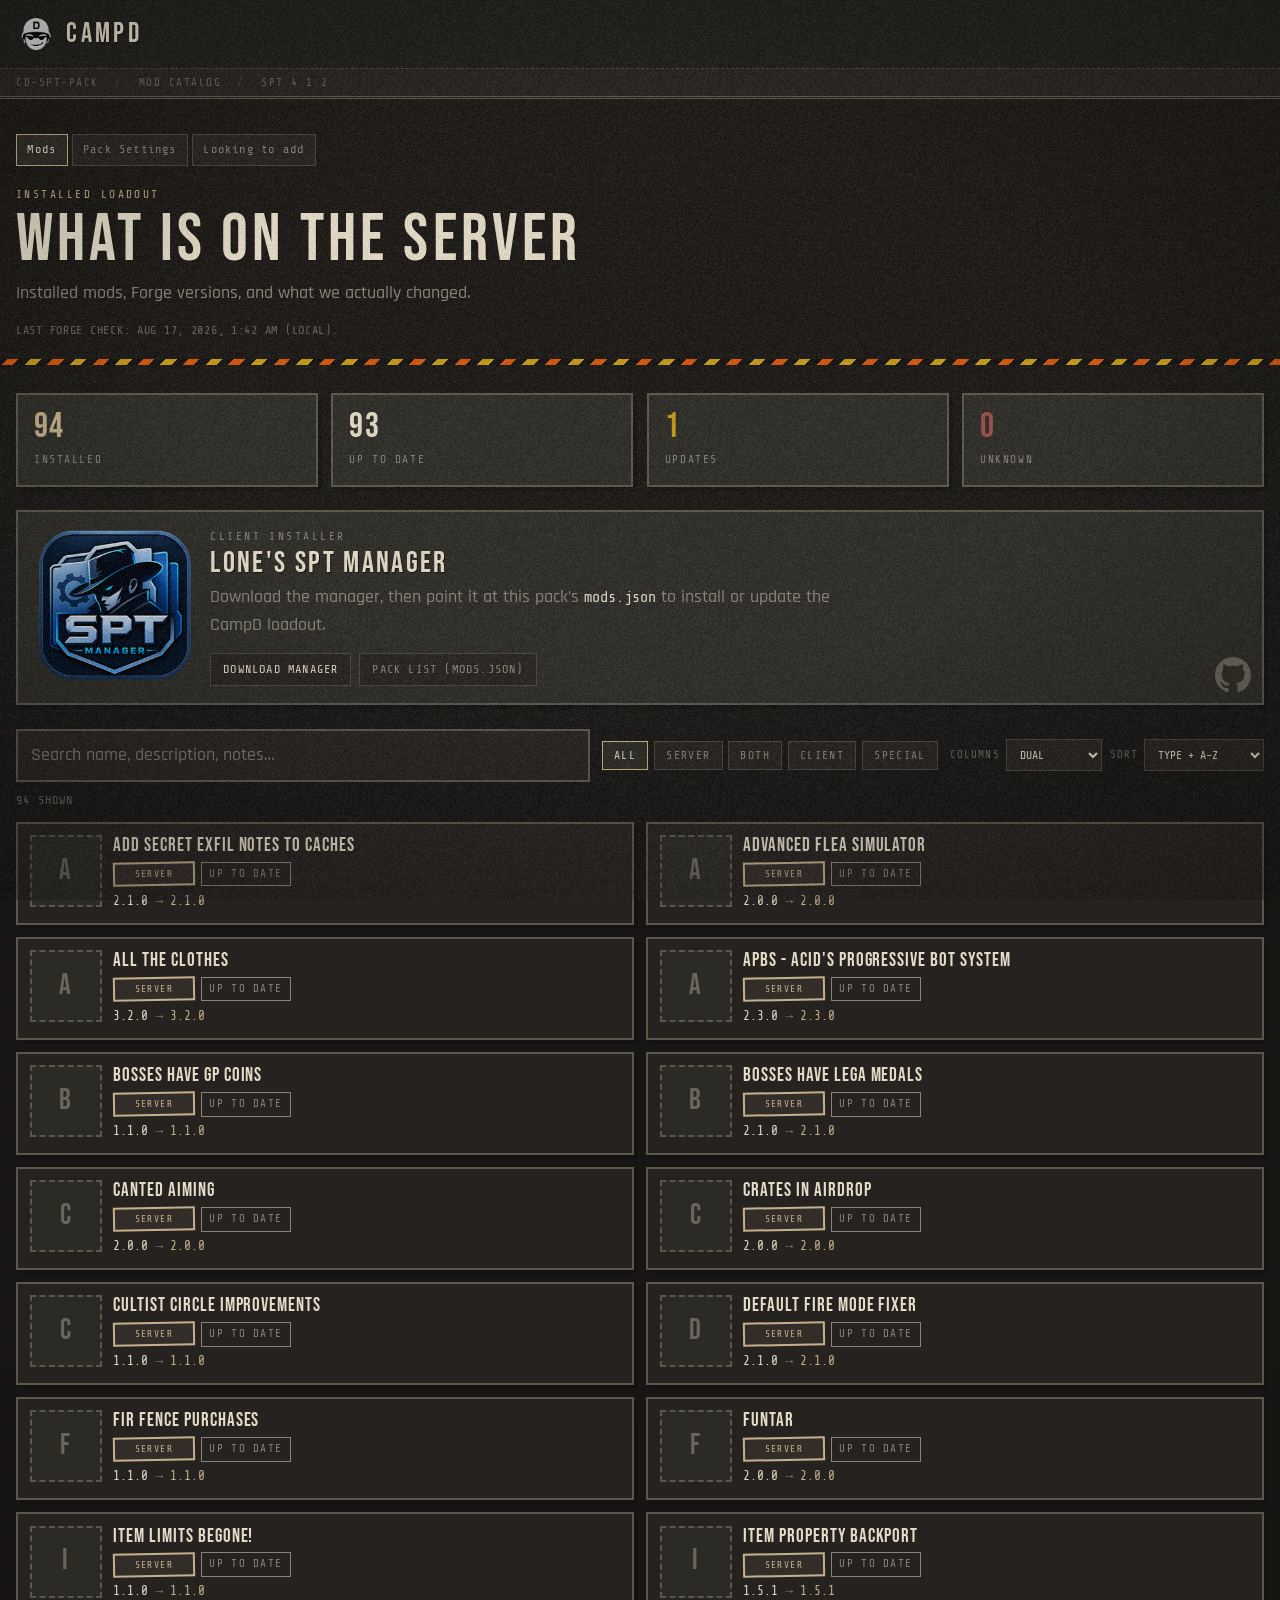
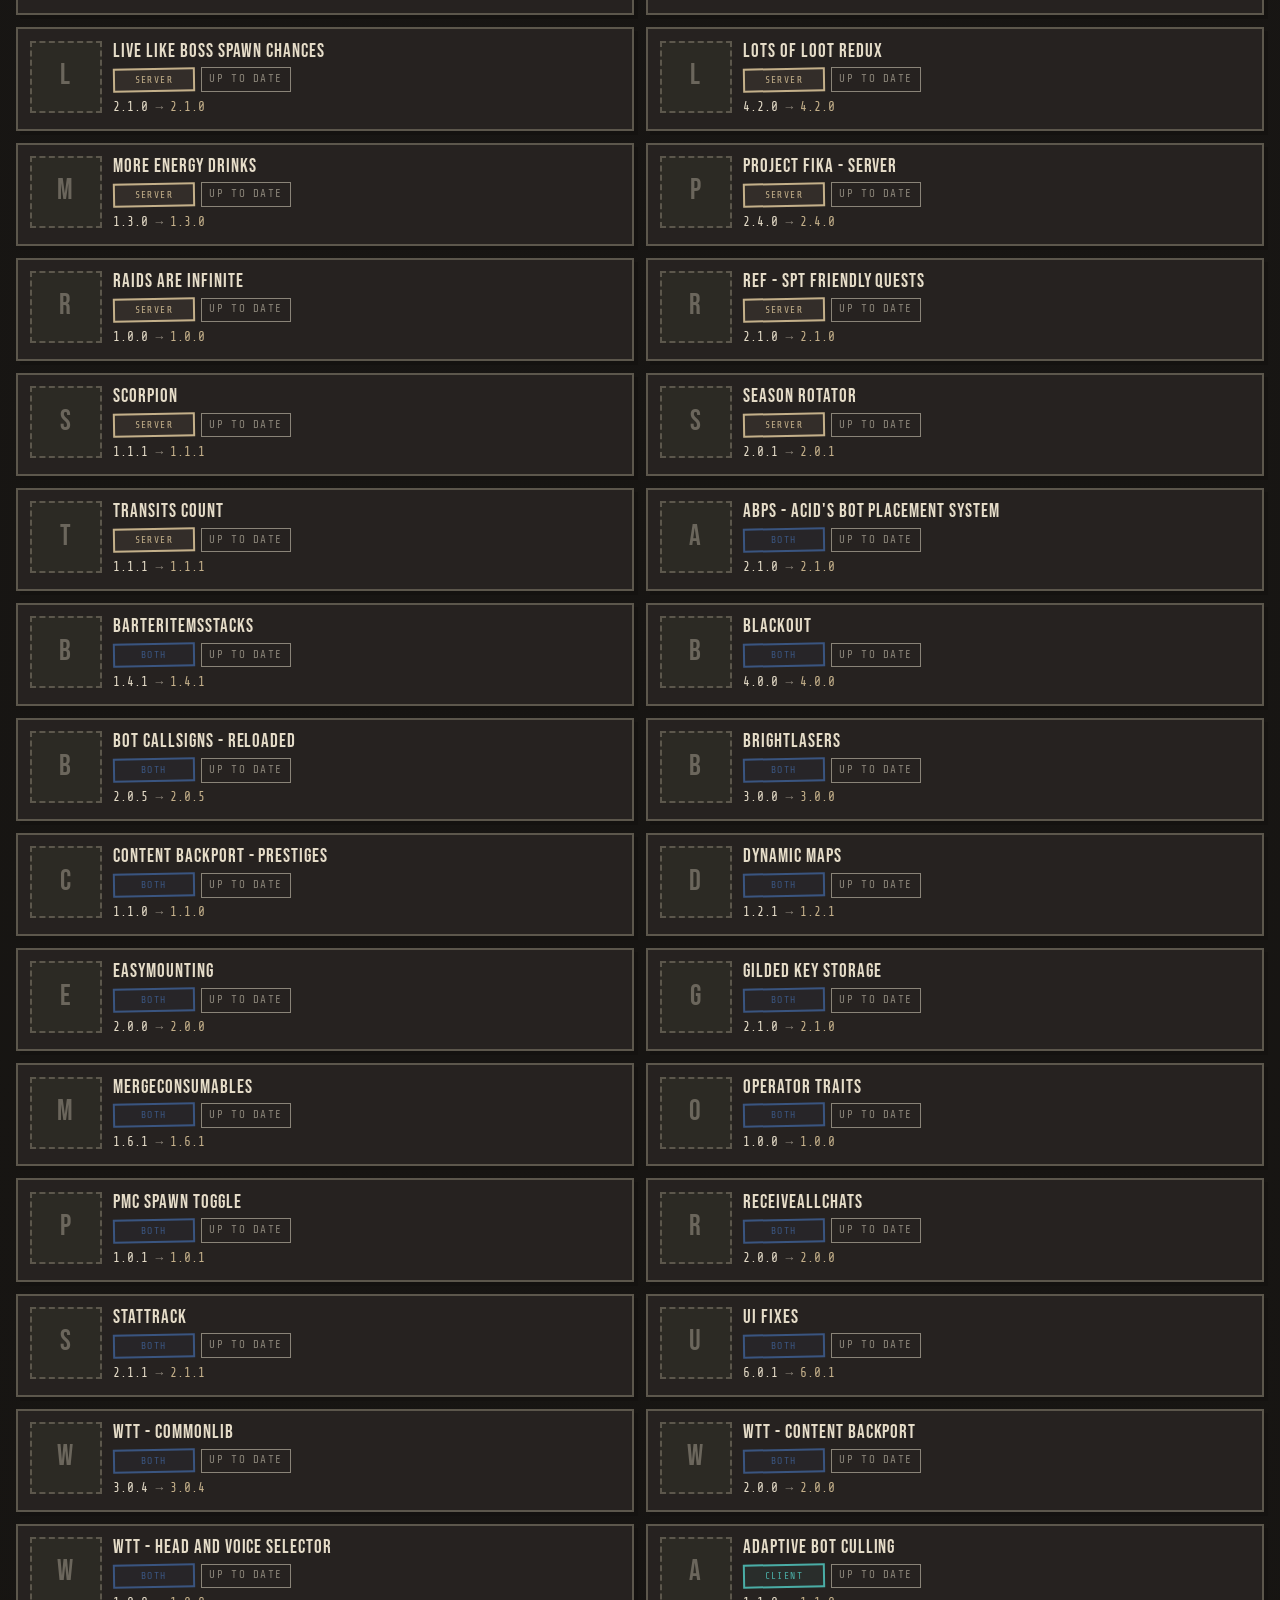
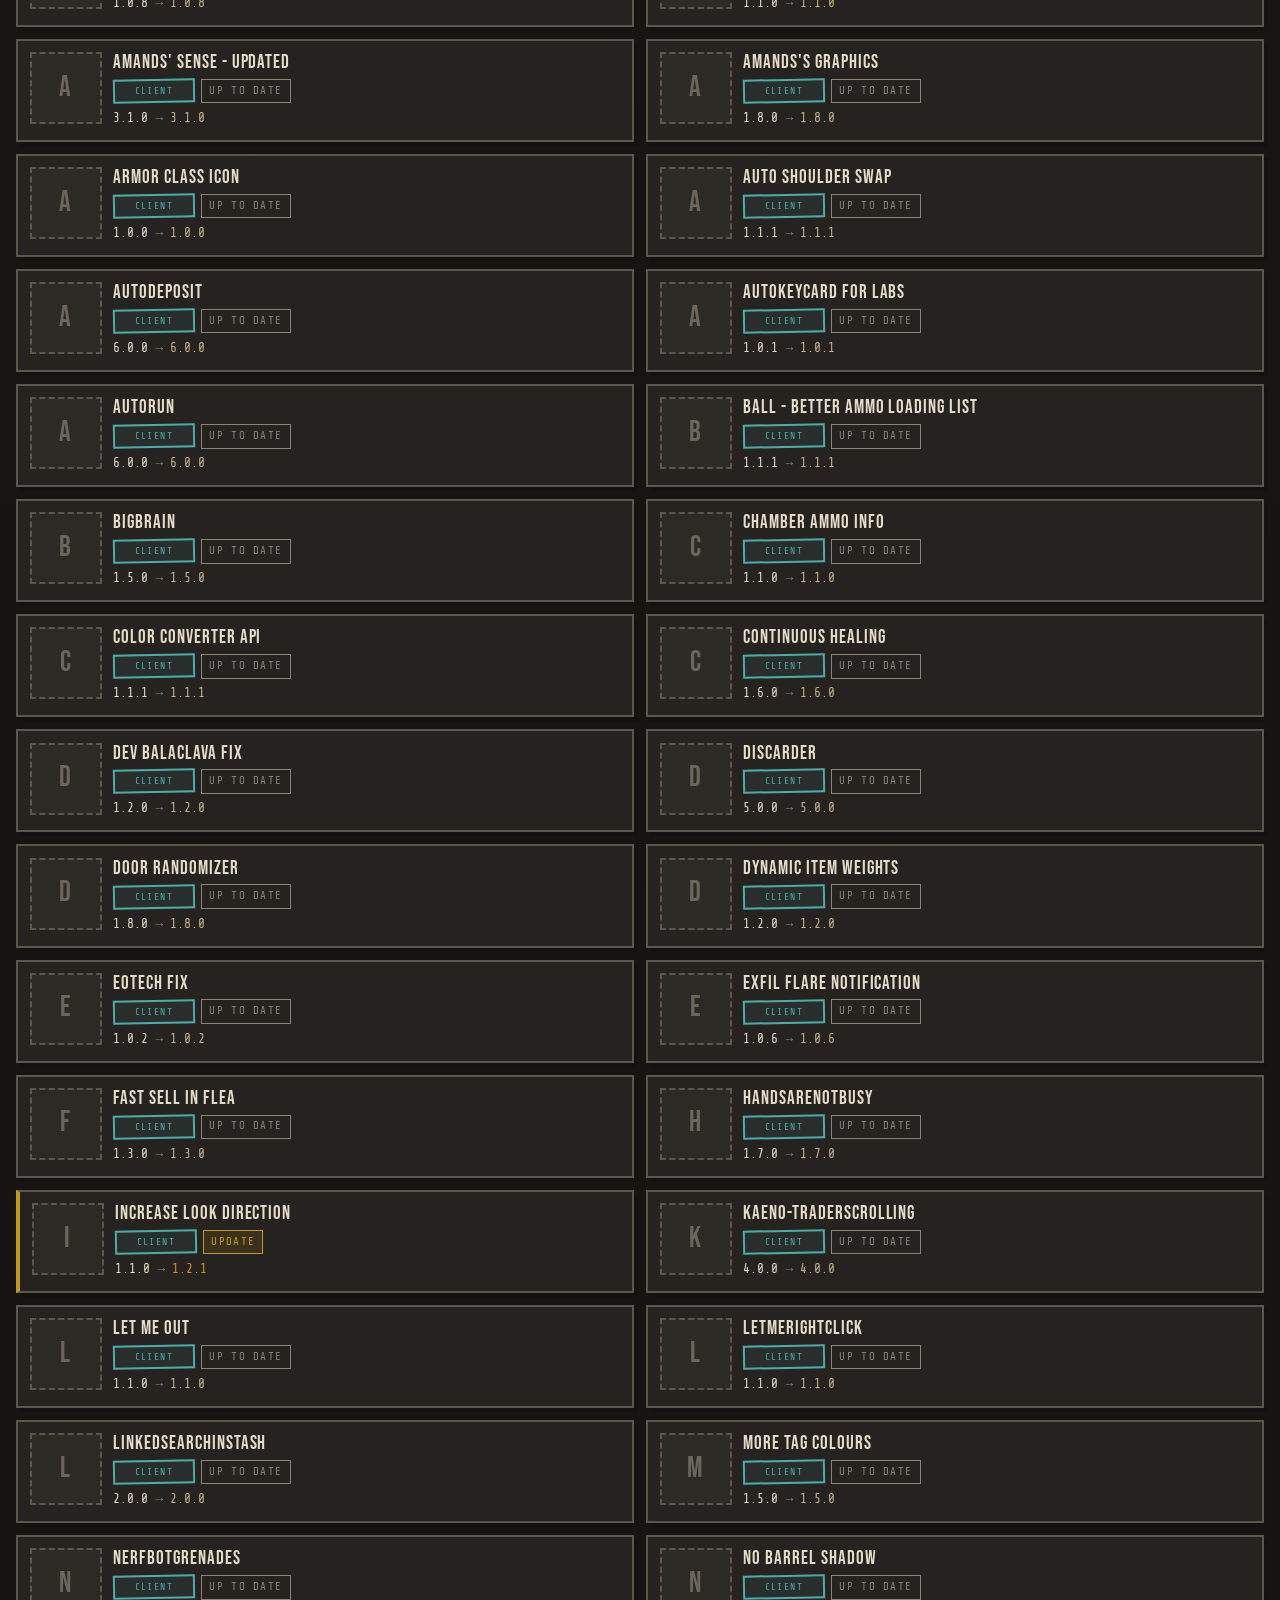
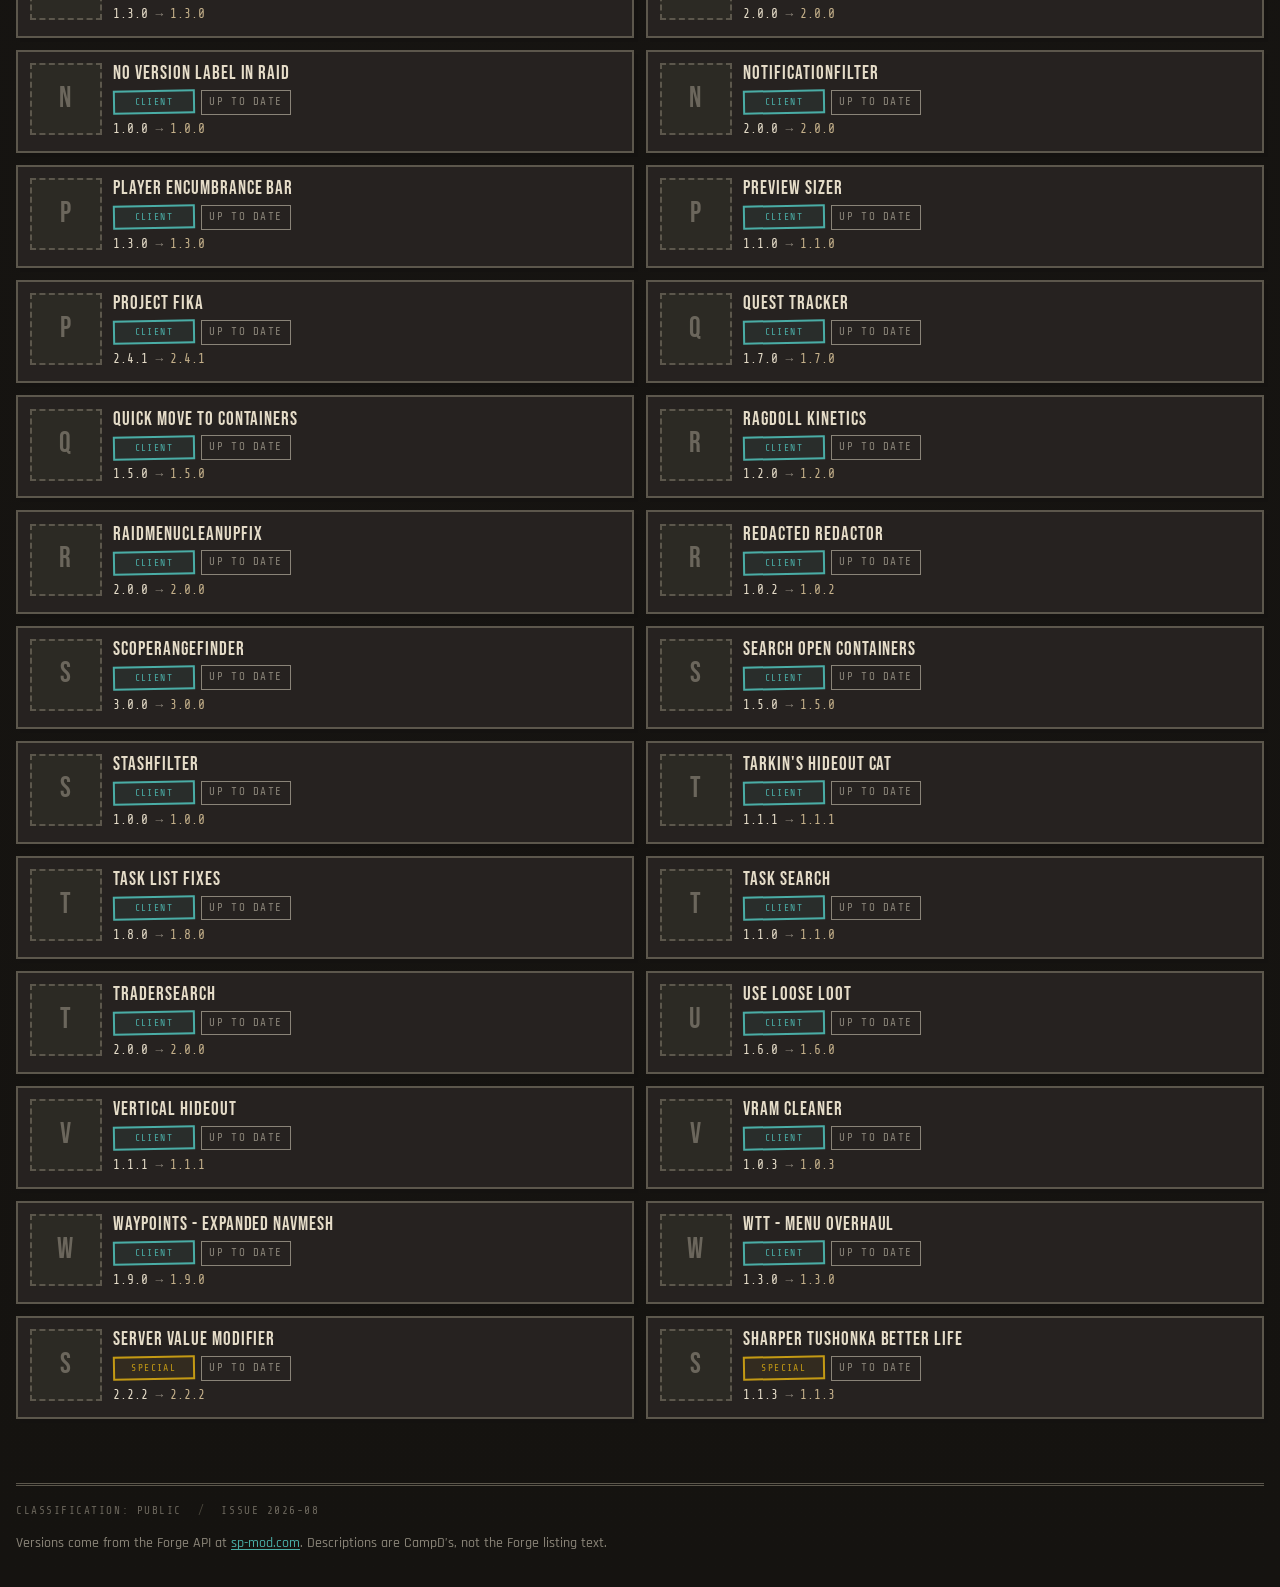
==== commit 85d9b47e: "Add a GitHub mark on the manager card that opens the README. Keep the source link in the corner so t" ====
--- a/index.html
+++ b/index.html
@@ -91,6 +91,20 @@
             >
           </div>
         </div>
+        <a
+          class="tool-card-github"
+          href="https://github.com/Loneranger419/lones-spt-manager#readme"
+          target="_blank"
+          rel="noreferrer"
+          aria-label="Lone's SPT Manager on GitHub"
+        >
+          <svg viewBox="0 0 16 16" width="36" height="36" aria-hidden="true">
+            <path
+              fill="currentColor"
+              d="M8 0C3.58 0 0 3.58 0 8c0 3.54 2.29 6.53 5.47 7.59.4.07.55-.17.55-.38 0-.19-.01-.82-.01-1.49-2.01.37-2.53-.49-2.69-.94-.09-.23-.48-.94-.82-1.13-.28-.15-.68-.52-.01-.53.63-.01 1.08.58 1.23.82.72 1.21 1.87.87 2.33.66.07-.52.28-.87.51-1.07-1.78-.2-3.64-.89-3.64-3.95 0-.87.31-1.59.82-2.15-.08-.2-.36-1.02.08-2.12 0 0 .67-.21 2.2.82.64-.18 1.32-.27 2-.27s1.36.09 2 .27c1.53-1.04 2.2-.82 2.2-.82.44 1.1.16 1.92.08 2.12.51.56.82 1.27.82 2.15 0 3.07-1.87 3.75-3.65 3.95.29.25.54.73.54 1.48 0 1.07-.01 1.93-.01 2.2 0 .21.15.46.55.38A8.01 8.01 0 0 0 16 8c0-4.42-3.58-8-8-8"
+            />
+          </svg>
+        </a>
       </aside>
 
       <section class="toolbar" aria-label="Filter and display mods">
--- a/css/themes/facility.css
+++ b/css/themes/facility.css
@@ -397,12 +397,13 @@
 }
 
 .tool-card {
+  position: relative;
   display: grid;
   grid-template-columns: auto 1fr;
   gap: 1rem;
   align-items: stretch;
   margin: 0 0 1.5rem;
-  padding: 1rem 1.1rem 1.05rem;
+  padding: 1rem 3.2rem 1.05rem 1.1rem;
   background: var(--bg-panel);
   border: 2px solid var(--border-heavy);
   box-shadow: var(--shadow-print);
@@ -470,6 +471,21 @@
 
 .tool-btn.is-secondary {
   color: var(--text-muted);
+}
+
+.tool-card-github {
+  position: absolute;
+  right: 0.7rem;
+  bottom: 0.65rem;
+  display: flex;
+  color: var(--text-faded);
+  text-decoration: none;
+}
+
+.tool-card-github:hover,
+.tool-card-github:focus-visible {
+  color: var(--accent-warm);
+  text-decoration: none;
 }
 
 .toolbar {
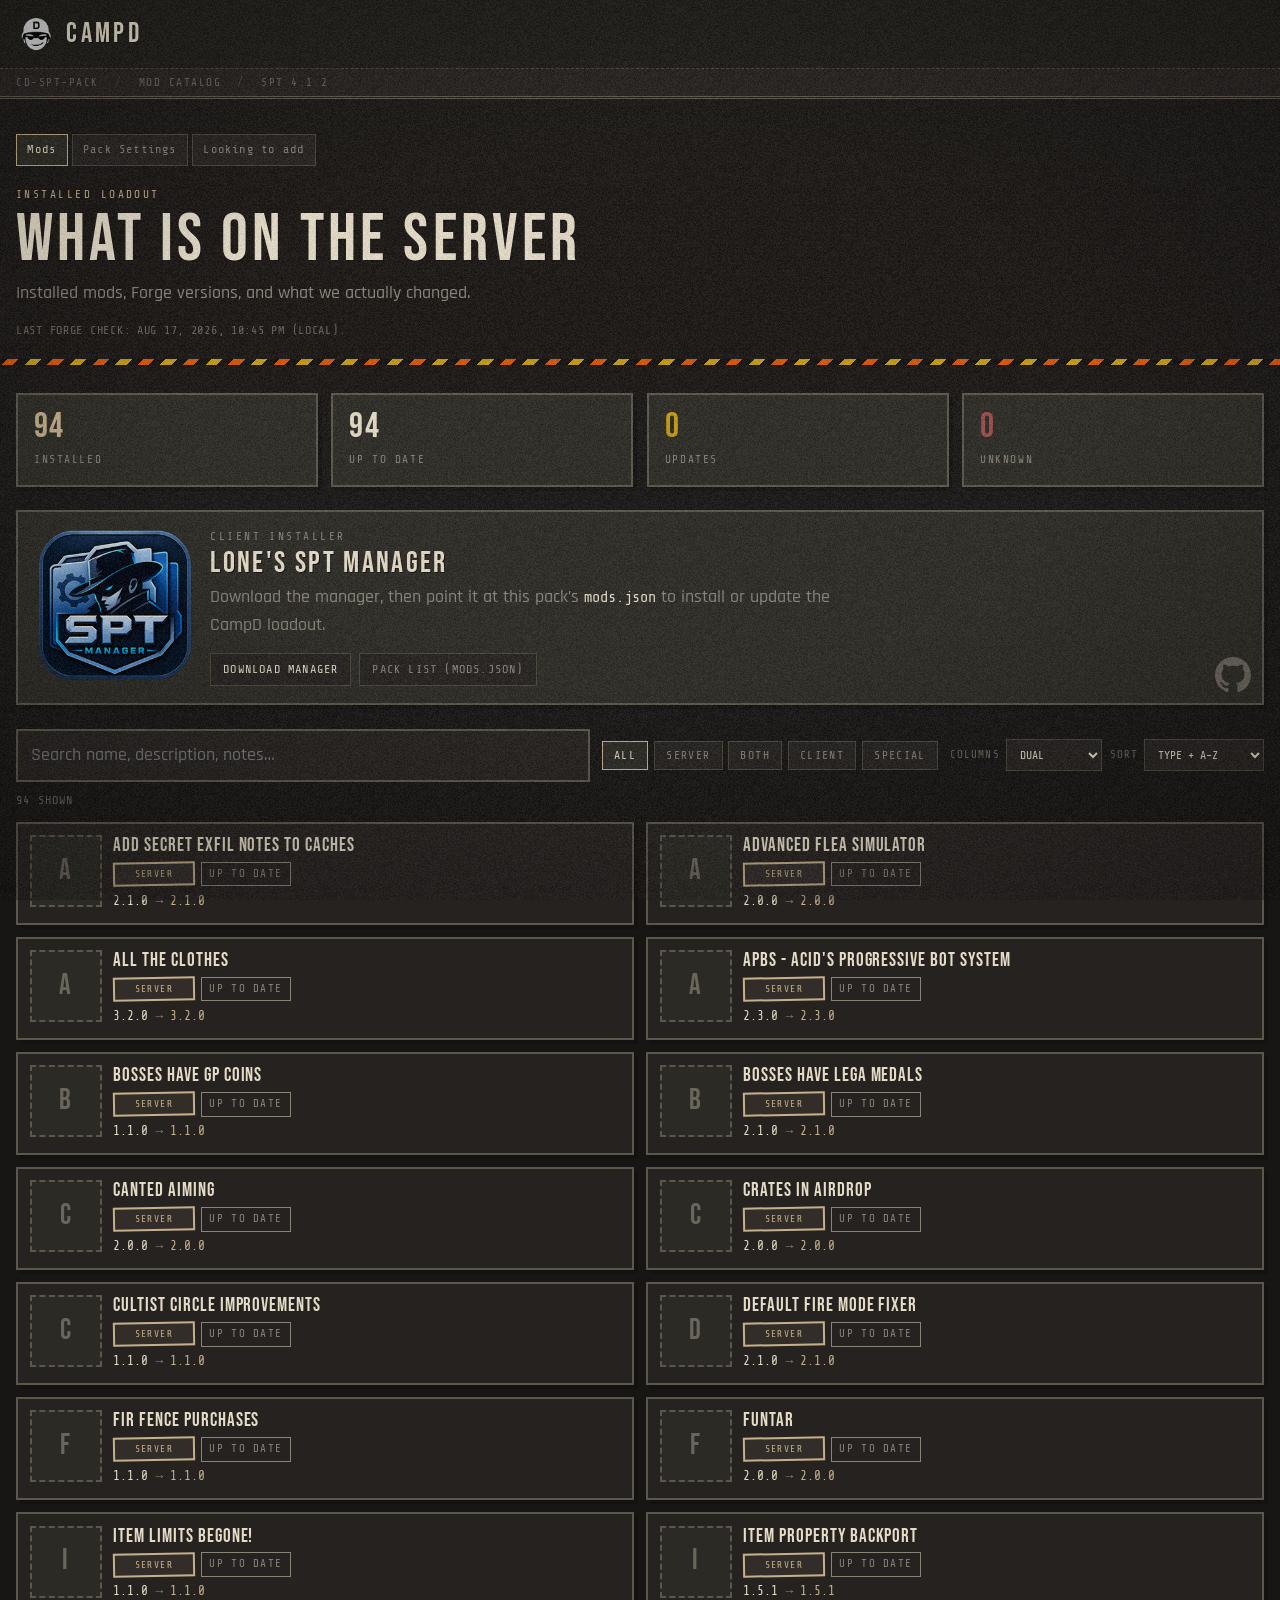
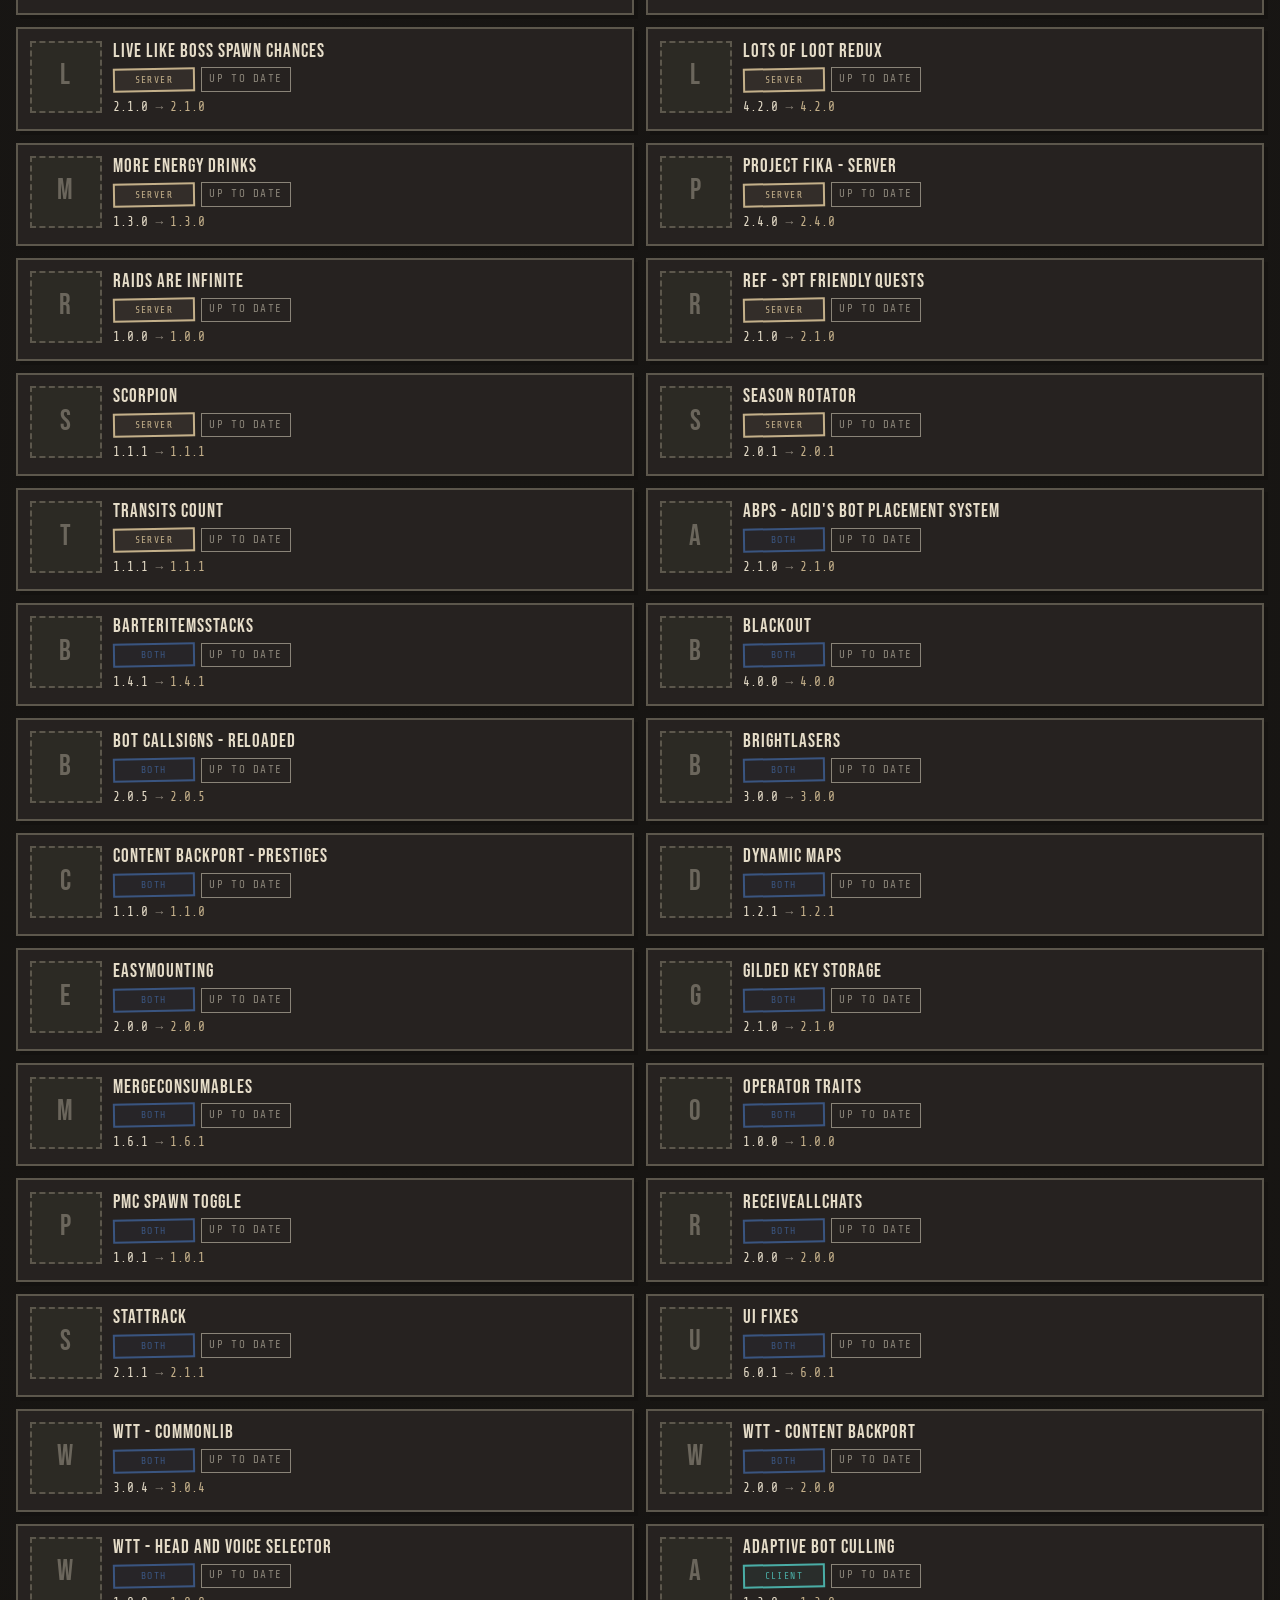
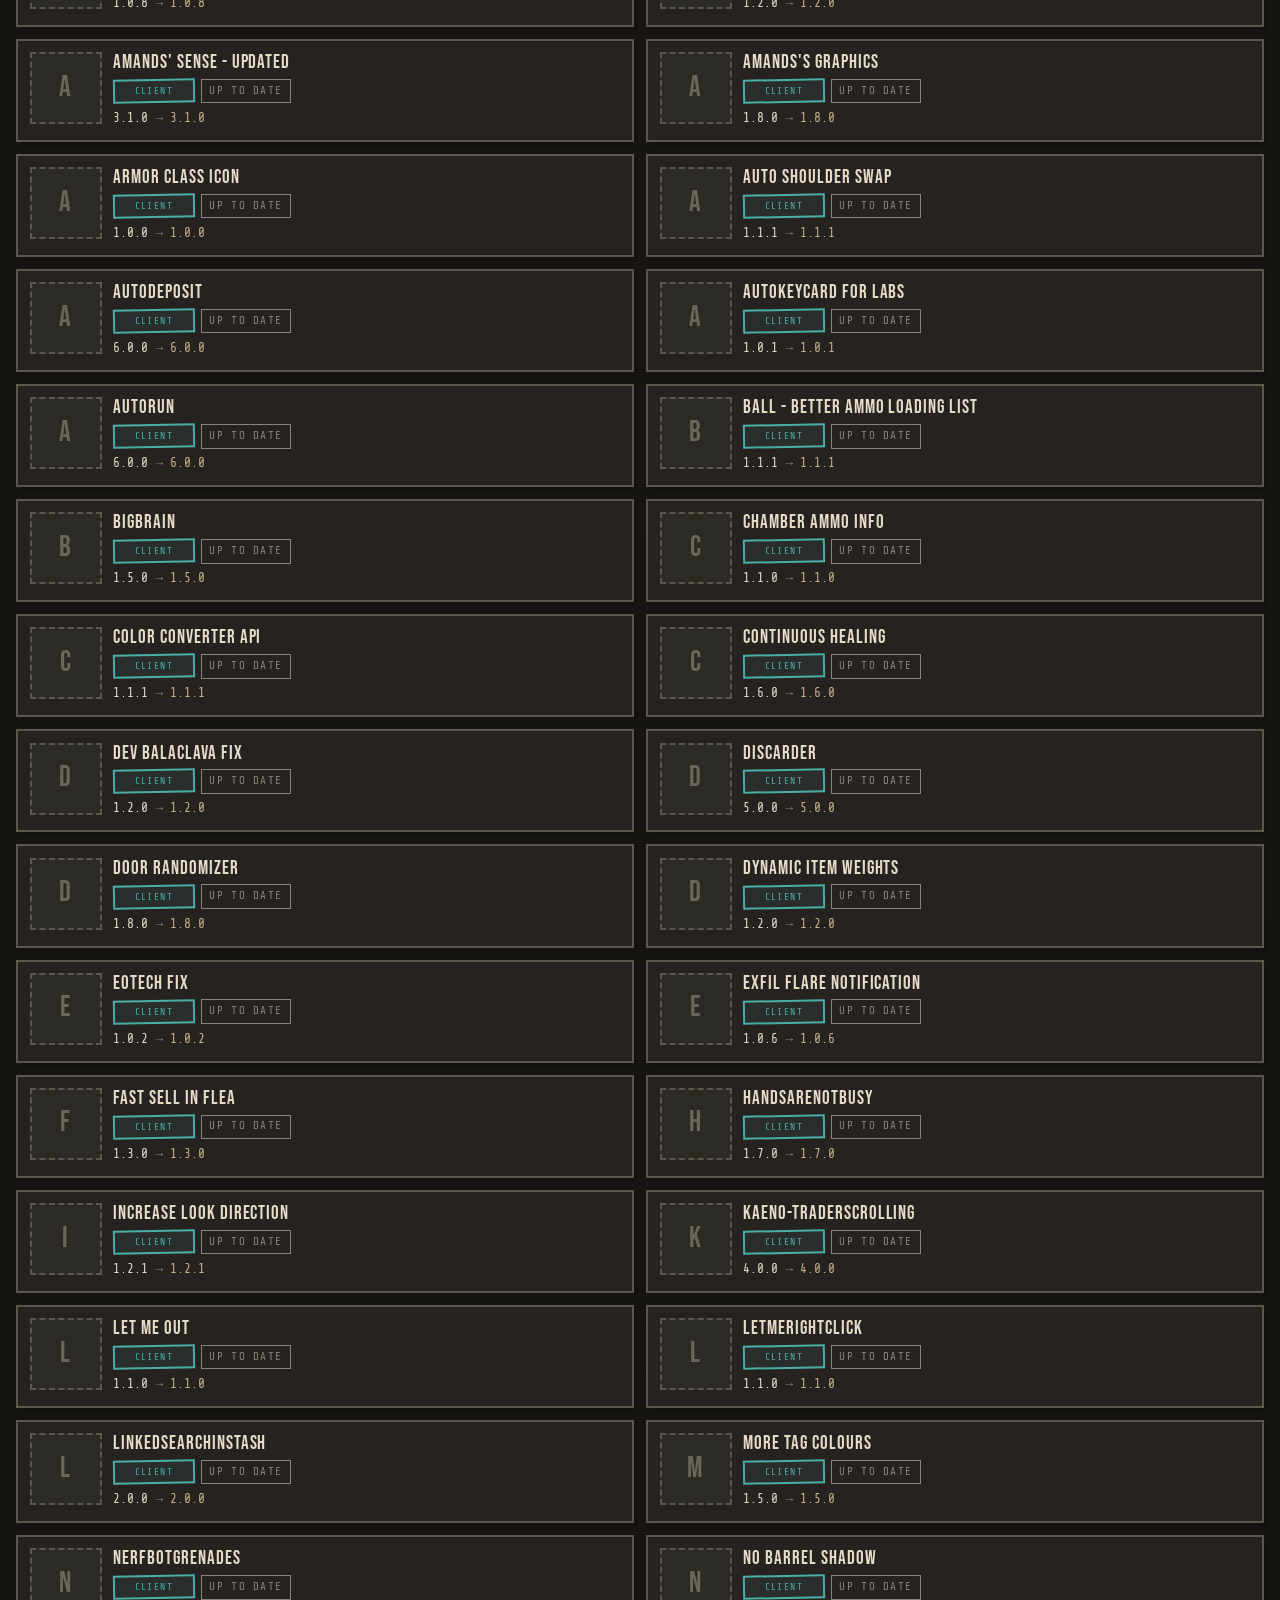
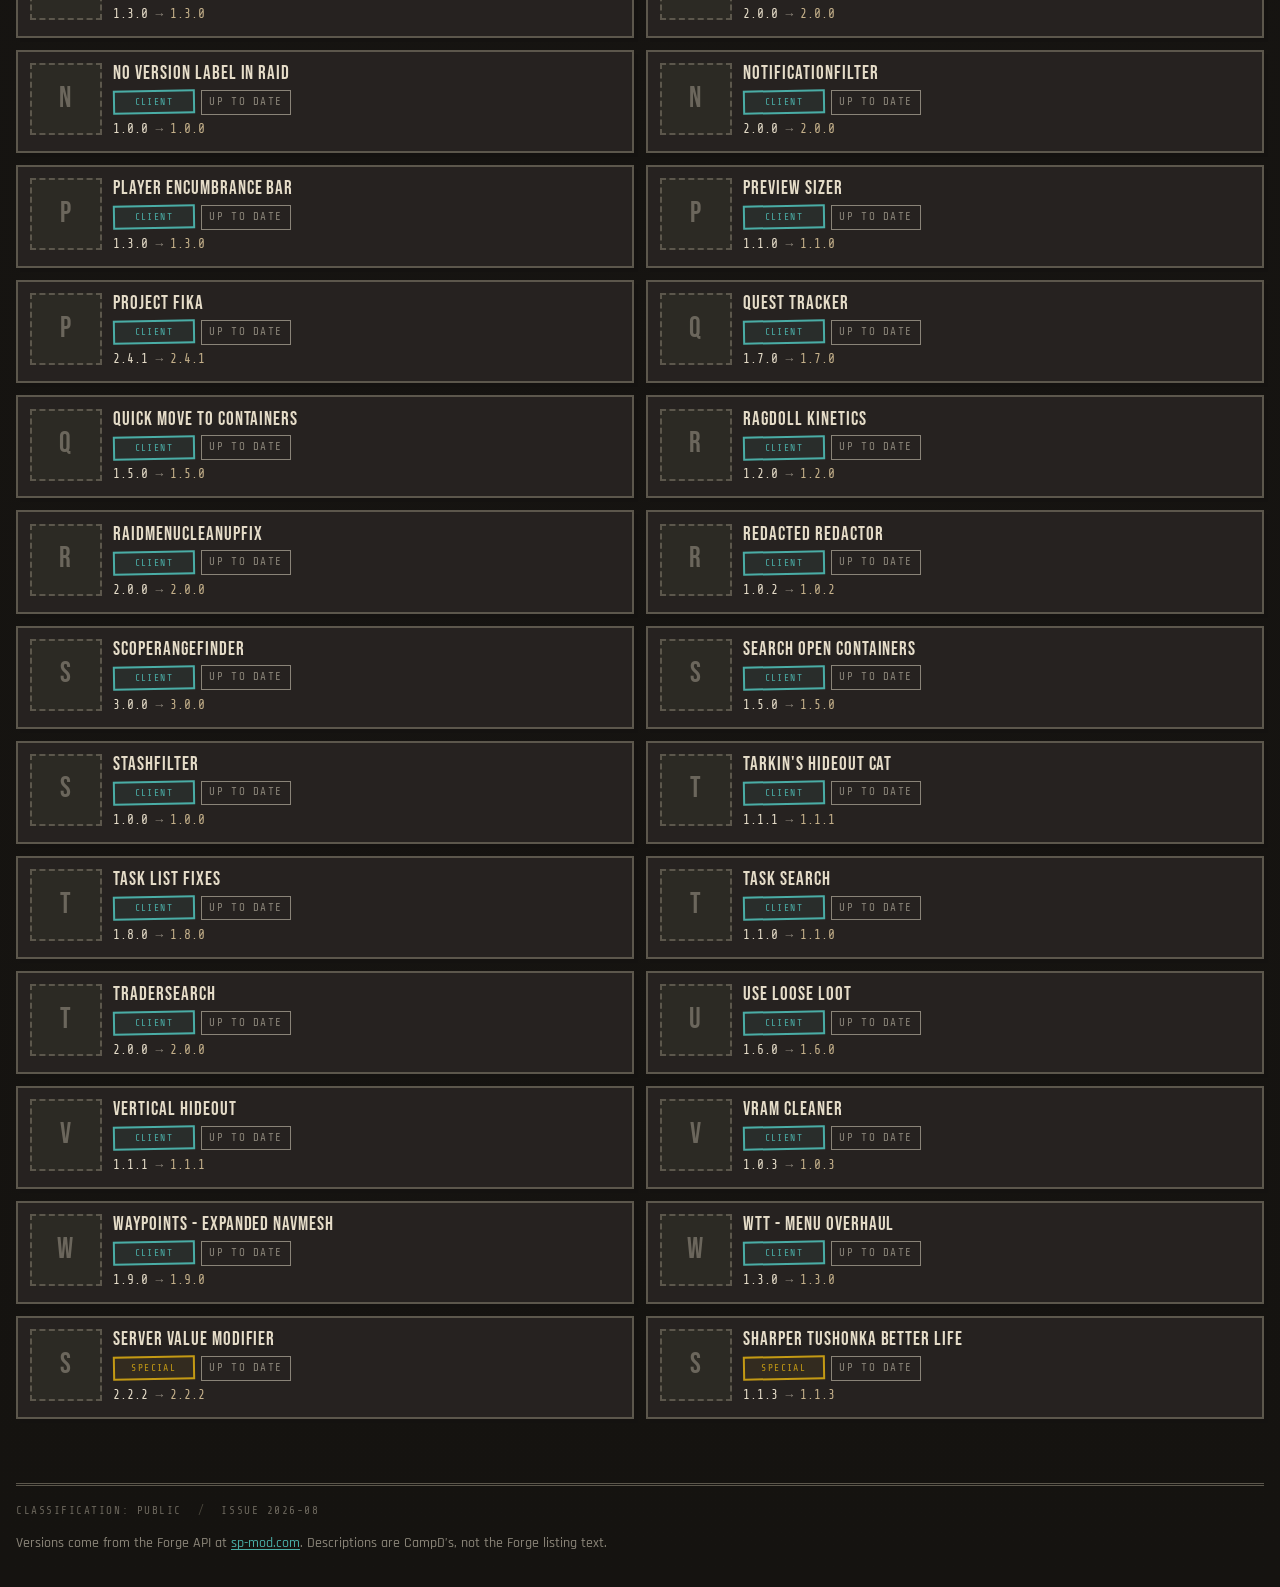
==== commit 0f1180a3: "Keep catalog rows aligned with truncated titles and a details dialog. Long names no longer wrap the " ====
--- a/index.html
+++ b/index.html
@@ -143,6 +143,13 @@
       <section id="catalog" class="catalog" data-columns="2" aria-live="polite"></section>
     </main>
 
+    <dialog class="mod-dialog" id="mod-dialog" aria-labelledby="mod-dialog-title">
+      <div class="mod-dialog-sheet">
+        <button class="mod-dialog-close" type="button">Close</button>
+        <div class="mod-dialog-main"></div>
+      </div>
+    </dialog>
+
     <footer class="foot">
       <p class="foot-meta doc-meta">
         <span>Classification: Public</span>
--- a/css/themes/facility.css
+++ b/css/themes/facility.css
@@ -720,6 +720,8 @@
 }
 
 .mod-name {
+  min-width: 0;
+  overflow: hidden;
   font-family: var(--font-heading);
   font-size: 1.2rem;
   font-weight: 400;
@@ -727,6 +729,8 @@
   text-transform: uppercase;
   color: var(--text-primary);
   line-height: 1.1;
+  white-space: nowrap;
+  text-overflow: ellipsis;
 }
 
 .versions {
@@ -785,18 +789,74 @@
   background: color-mix(in srgb, var(--accent-danger) 12%, transparent);
 }
 
-.mod-body {
-  display: none;
-  padding: 0 0.95rem 0.95rem;
-  border-top: 1px dashed var(--border);
-}
-
-.mod.is-open .mod-body {
-  display: block;
-}
-
-.mod-body p {
-  margin: 0.75rem 0 0;
+.mod-dialog {
+  width: min(42rem, calc(100% - 2rem));
+  max-height: calc(100% - 2rem);
+  padding: 0;
+  overflow: auto;
+  border: 2px solid var(--border-heavy);
+  background: var(--bg-elevated);
+  color: var(--text-primary);
+  box-shadow: var(--shadow-print);
+}
+
+.mod-dialog::backdrop {
+  background: rgba(12, 10, 8, 0.72);
+}
+
+.mod-dialog-sheet {
+  position: relative;
+  padding: 1.15rem 1.2rem 1.25rem;
+}
+
+.mod-dialog-close {
+  position: absolute;
+  top: 0.7rem;
+  right: 0.7rem;
+  padding: 0.28rem 0.5rem;
+  border: 1px solid var(--border);
+  background: var(--bg-panel);
+  color: var(--text-muted);
+  font-family: var(--font-mono);
+  font-size: 0.68rem;
+  letter-spacing: 0.12em;
+  text-transform: uppercase;
+  cursor: pointer;
+}
+
+.mod-dialog-close:hover,
+.mod-dialog-close:focus-visible {
+  color: var(--accent-warm);
+  border-color: var(--accent-warm);
+}
+
+.mod-dialog-head {
+  display: grid;
+  grid-template-columns: 5.5rem minmax(0, 1fr);
+  gap: 0.85rem;
+  align-items: start;
+  margin-bottom: 0.9rem;
+  padding-right: 4.2rem;
+}
+
+.mod-dialog-head .mod-icon {
+  width: 5.5rem;
+  height: 5.5rem;
+}
+
+.mod-dialog-title {
+  margin: 0 0 0.4rem;
+  font-family: var(--font-heading);
+  font-size: 1.7rem;
+  font-weight: 400;
+  letter-spacing: 0.05em;
+  text-transform: uppercase;
+  line-height: 1.05;
+  text-shadow: 1px 1px 0 var(--ink);
+}
+
+.mod-dialog-main p {
+  margin: 0;
 }
 
 .mod-meta {
